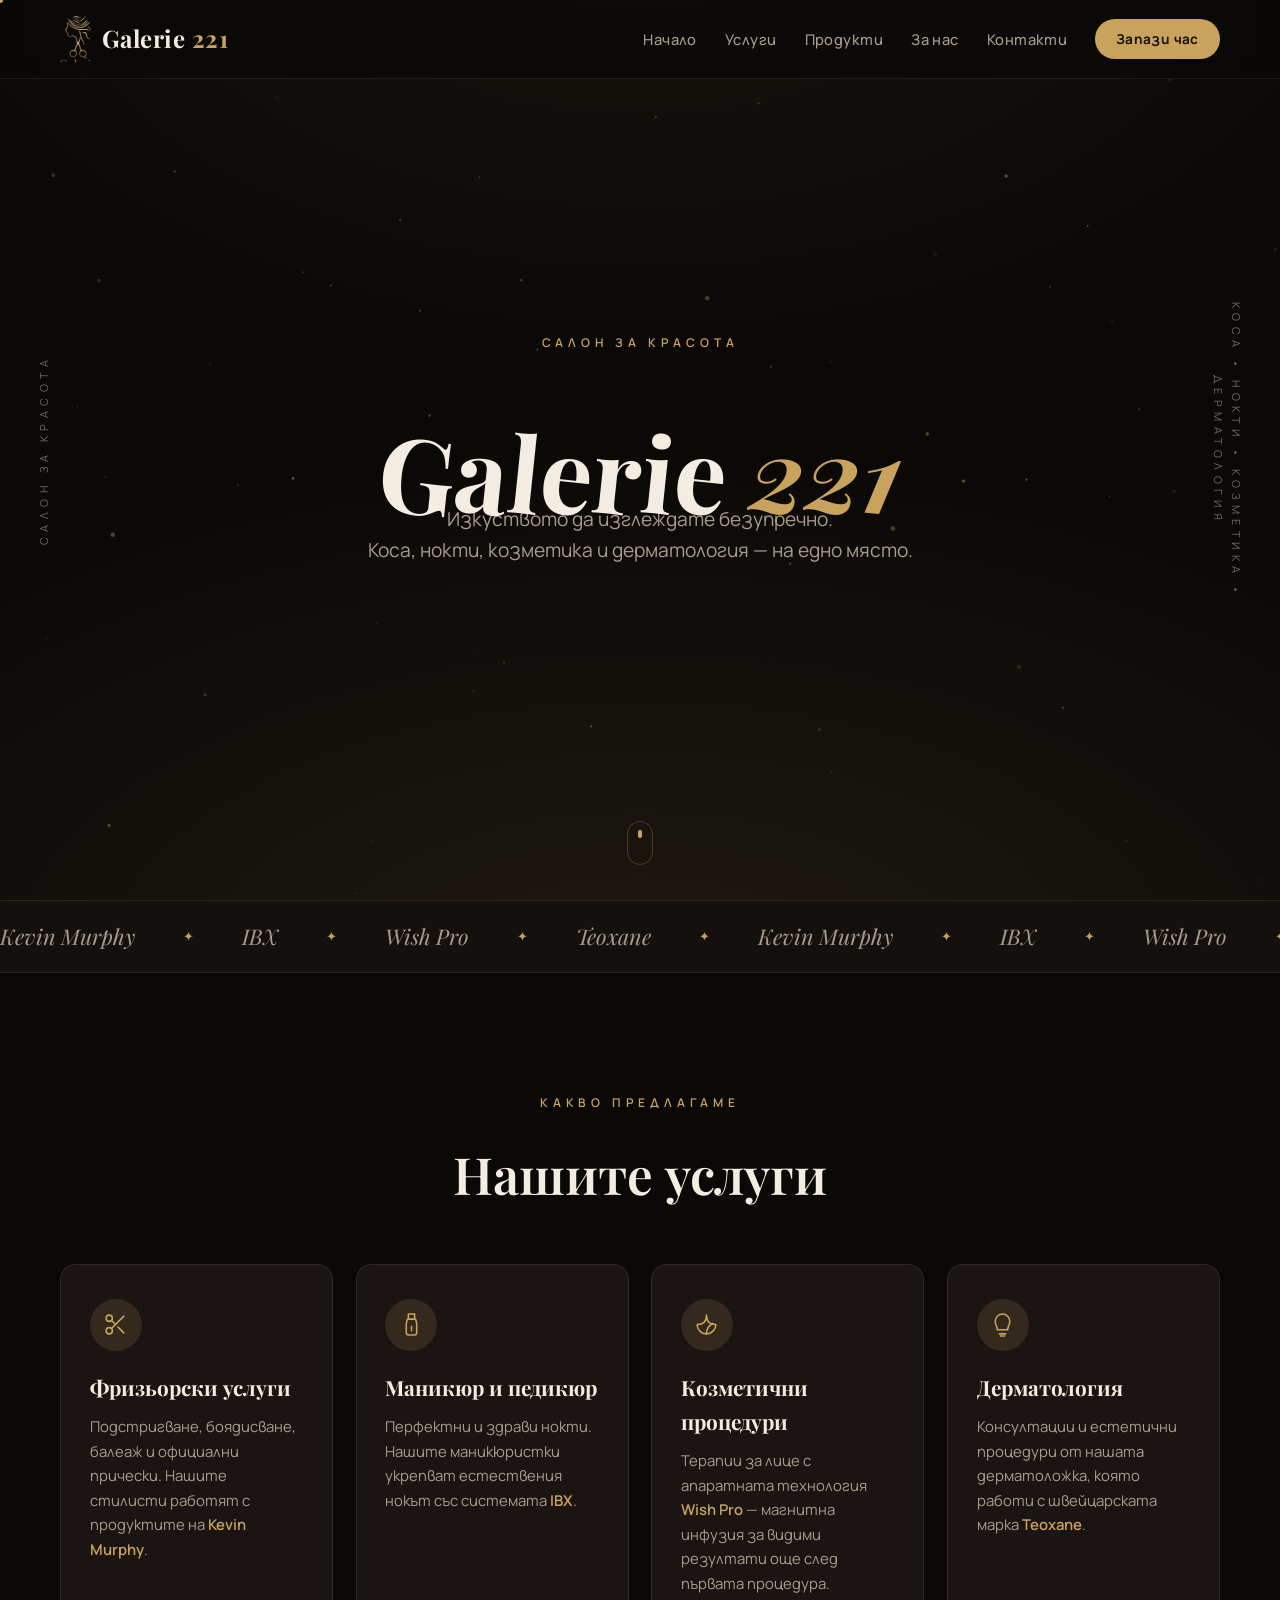
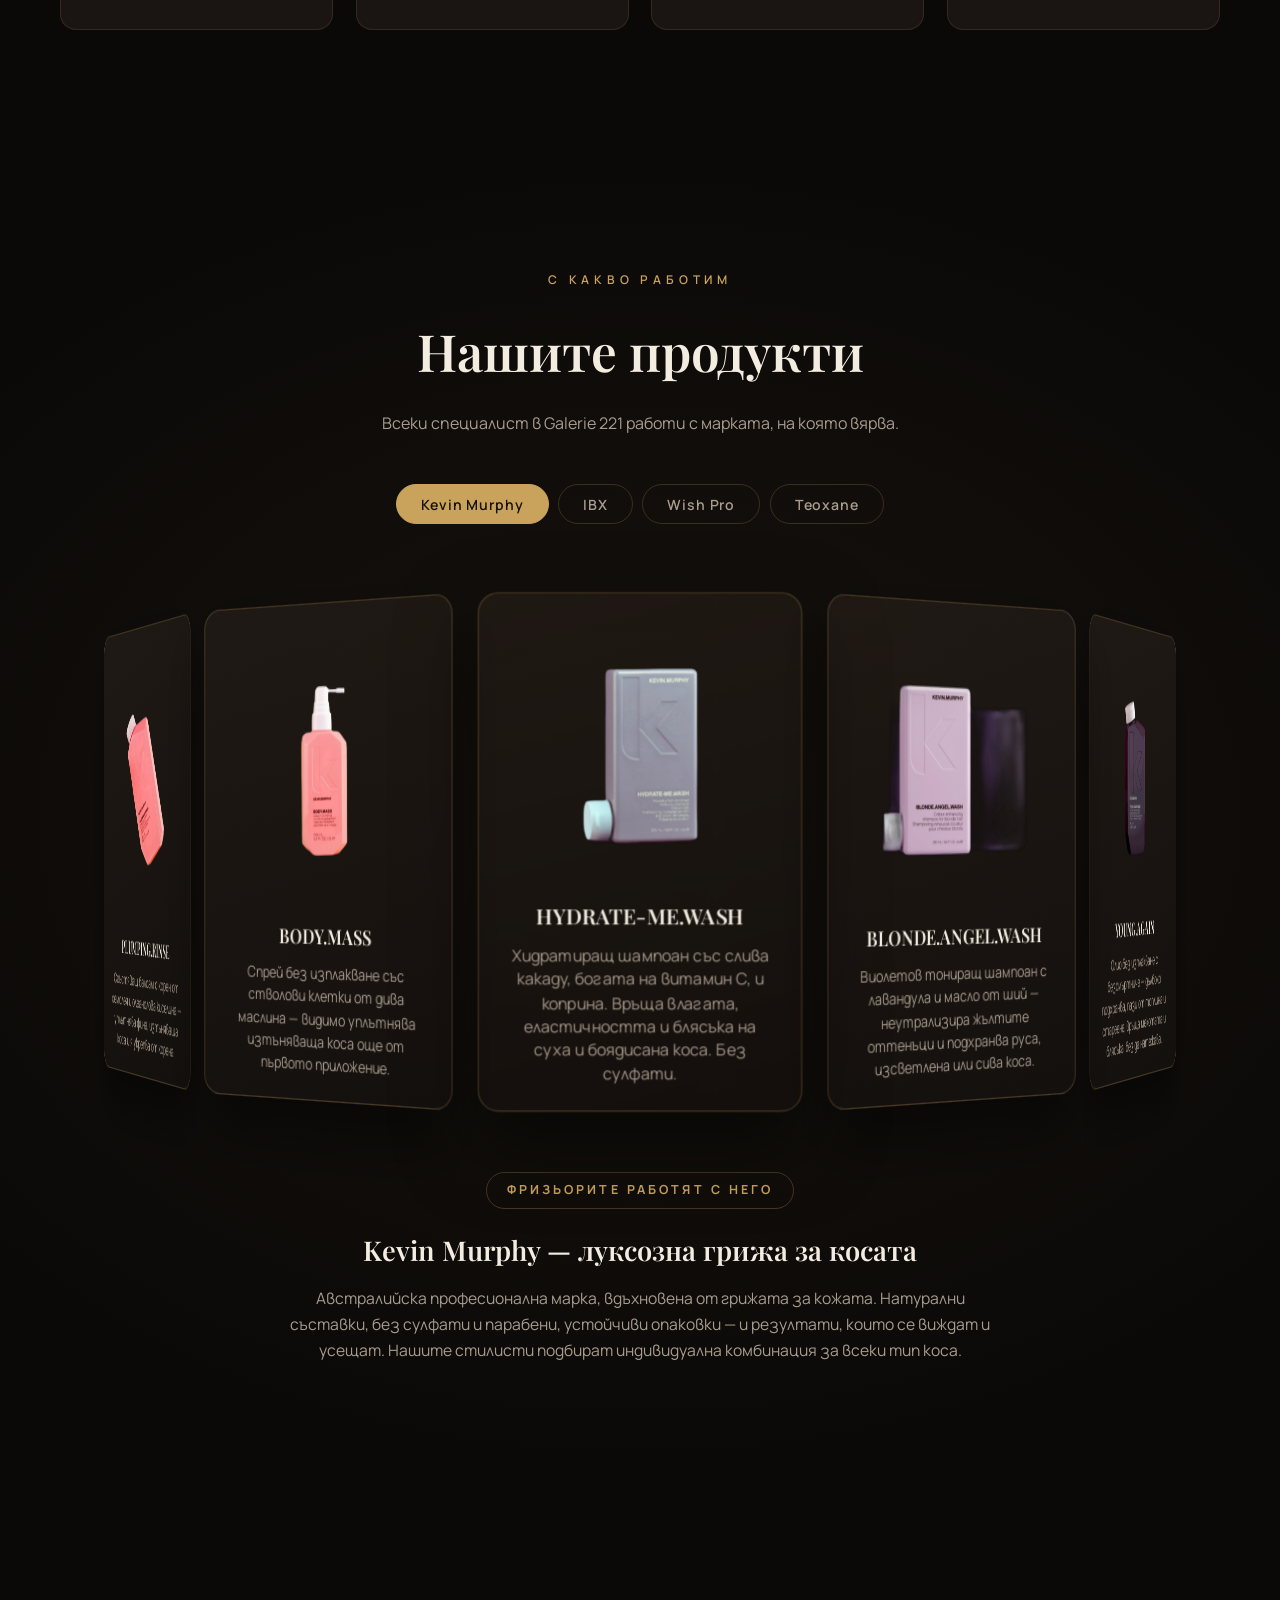
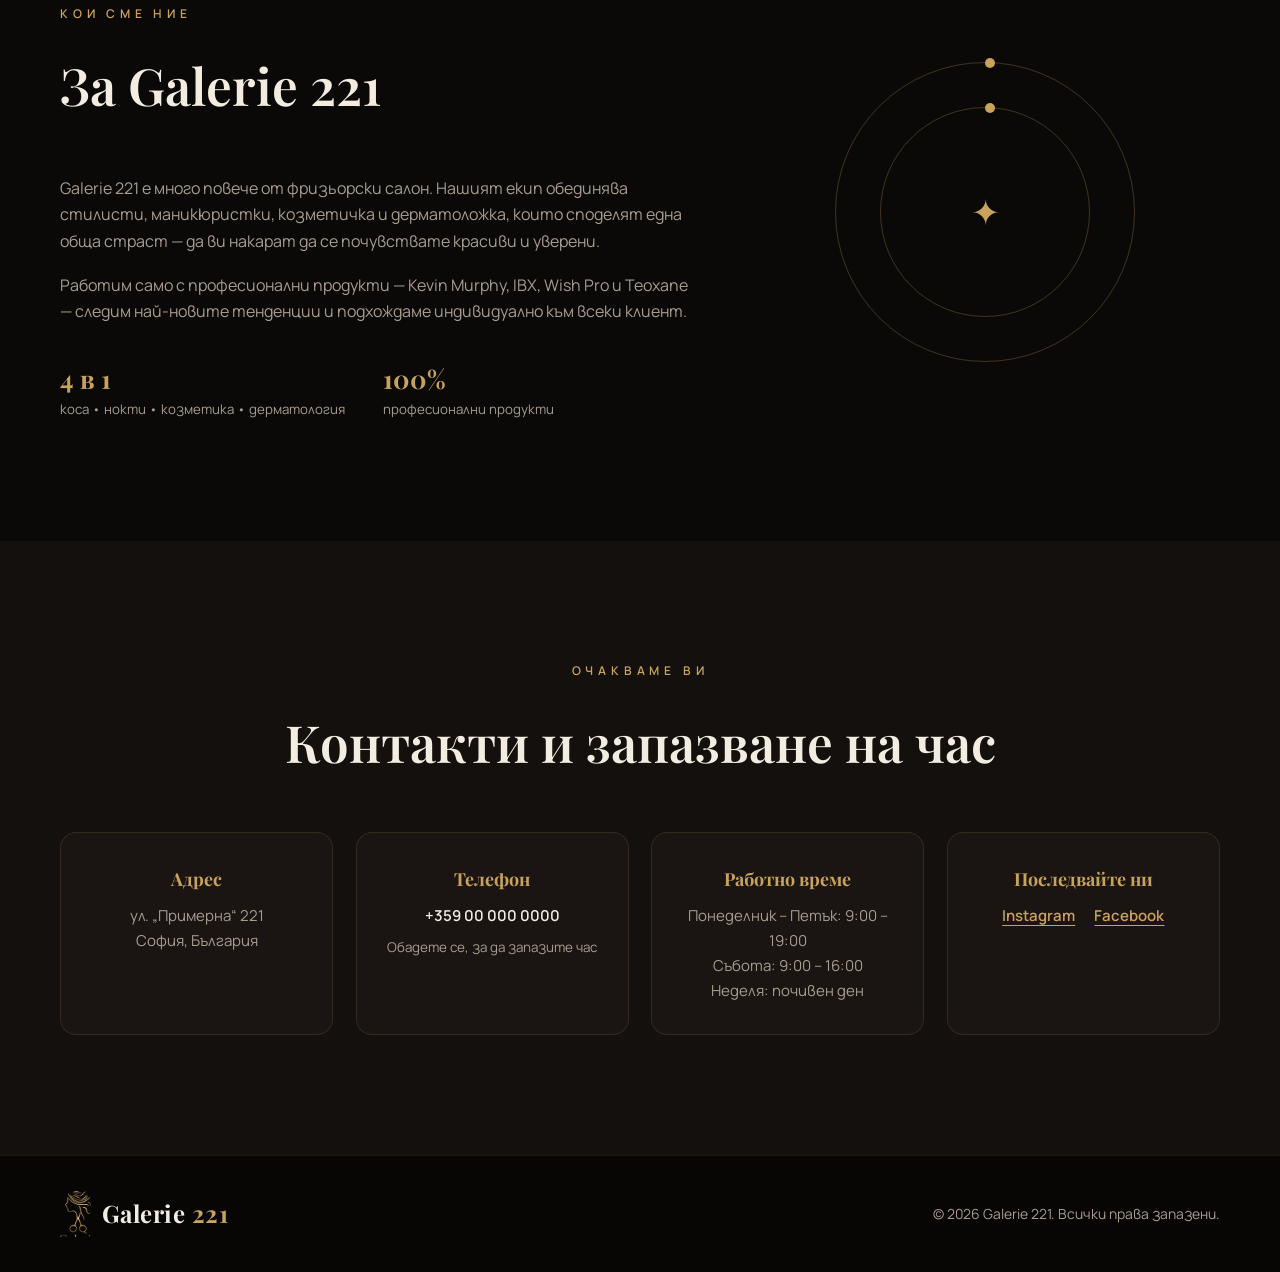
==== index.html @ 69ac1a4b "Replace emblem with the salon's real logo (woman + scissors artwork) Background removed from the pro" ====
<!DOCTYPE html>
<html lang="bg">
<head>
  <meta charset="UTF-8">
  <meta name="viewport" content="width=device-width, initial-scale=1.0">
  <title>Galerie 221 — Салон за красота</title>
  <meta name="description" content="Galerie 221 — салон за красота: фризьорски услуги, маникюр, козметика и дерматология. Работим с Kevin Murphy, IBX, Wish Pro и Teoxane.">
  <link rel="preconnect" href="https://fonts.googleapis.com">
  <link rel="preconnect" href="https://fonts.gstatic.com" crossorigin>
  <link href="https://fonts.googleapis.com/css2?family=Playfair+Display:ital,wght@0,400;0,600;0,700;1,400;1,600&family=Manrope:wght@300;400;500;600;700&display=swap&subset=cyrillic" rel="stylesheet">
  <link rel="stylesheet" href="styles.css">
  <link rel="icon" type="image/png" href="images/favicon.png">
</head>
<body>

  <!-- Custom cursor (само за десктоп) -->
  <div class="cursor-dot" aria-hidden="true"></div>
  <div class="cursor-ring" aria-hidden="true"></div>

  <!-- Лента за прогрес при скрол -->
  <div class="scroll-progress" aria-hidden="true"></div>

  <!-- ======= НАВИГАЦИЯ ======= -->
  <header class="site-header" id="top">
    <nav class="nav container">
      <a href="#top" class="logo">
        <img class="logo-mark" src="images/logo-mark.png" alt="">
        <span class="logo-text">Galerie <span>221</span></span>
      </a>
      <button class="nav-toggle" aria-label="Меню" aria-expanded="false">
        <span></span><span></span><span></span>
      </button>
      <ul class="nav-links">
        <li><a href="#nachalo">Начало</a></li>
        <li><a href="#uslugi">Услуги</a></li>
        <li><a href="#produkti">Продукти</a></li>
        <li><a href="#za-nas">За нас</a></li>
        <li><a href="#kontakti">Контакти</a></li>
        <li><a href="#kontakti" class="btn btn-small">Запази час</a></li>
      </ul>
    </nav>
  </header>

  <!-- ======= НАЧАЛО / HERO ======= -->
  <section class="hero" id="nachalo">
    <canvas id="particles" aria-hidden="true"></canvas>
    <div class="hero-side hero-side-left" aria-hidden="true">салон за красота</div>
    <div class="hero-side hero-side-right" aria-hidden="true">коса • нокти • козметика • дерматология</div>
    <div class="hero-inner container">
      <p class="hero-eyebrow reveal">Салон за красота</p>
      <h1 class="split-letters" data-text="Galerie 221">Galerie 221</h1>
      <p class="hero-sub reveal delay-1">Изкуството да изглеждате безупречно.<br>
      Коса, нокти, козметика и дерматология — на едно място.</p>
    </div>
    <a href="#uslugi" class="scroll-hint" aria-label="Надолу">
      <span></span>
    </a>
  </section>

  <!-- ======= МАРКИ — ДВИЖЕЩА СЕ ЛЕНТА ======= -->
  <div class="marquee" aria-hidden="true">
    <div class="marquee-track">
      <span>Kevin Murphy</span><i>✦</i><span>IBX</span><i>✦</i><span>Wish Pro</span><i>✦</i><span>Teoxane</span><i>✦</i>
      <span>Kevin Murphy</span><i>✦</i><span>IBX</span><i>✦</i><span>Wish Pro</span><i>✦</i><span>Teoxane</span><i>✦</i>
    </div>
  </div>

  <!-- ======= УСЛУГИ ======= -->
  <section class="section" id="uslugi">
    <div class="container">
      <p class="section-eyebrow reveal">Какво предлагаме</p>
      <h2 class="section-title title-mask">Нашите услуги</h2>
      <div class="services-grid">

        <article class="service-card reveal">
          <div class="service-icon" aria-hidden="true">
            <svg viewBox="0 0 24 24" fill="none" stroke="currentColor" stroke-width="1.5" stroke-linecap="round" stroke-linejoin="round"><circle cx="6" cy="6" r="3"/><circle cx="6" cy="18" r="3"/><line x1="20" y1="4" x2="8.12" y2="15.88"/><line x1="14.47" y1="14.48" x2="20" y2="20"/><line x1="8.12" y1="8.12" x2="12" y2="12"/></svg>
          </div>
          <h3>Фризьорски услуги</h3>
          <p>Подстригване, боядисване, балеаж и официални прически. Нашите стилисти работят с продуктите на <strong>Kevin Murphy</strong>.</p>
        </article>

        <article class="service-card reveal delay-1">
          <div class="service-icon" aria-hidden="true">
            <svg viewBox="0 0 24 24" fill="none" stroke="currentColor" stroke-width="1.5" stroke-linecap="round" stroke-linejoin="round"><path d="M9 2h6v5H9z"/><path d="M8 7h8l1 4v9a2 2 0 0 1-2 2H9a2 2 0 0 1-2-2v-9l1-4z"/><line x1="12" y1="14" x2="12" y2="18"/></svg>
          </div>
          <h3>Маникюр и педикюр</h3>
          <p>Перфектни и здрави нокти. Нашите маникюристки укрепват естествения нокът със системата <strong>IBX</strong>.</p>
        </article>

        <article class="service-card reveal delay-2">
          <div class="service-icon" aria-hidden="true">
            <svg viewBox="0 0 24 24" fill="none" stroke="currentColor" stroke-width="1.5" stroke-linecap="round" stroke-linejoin="round"><path d="M12 21C7 21 3 17 3 12c6 0 9-3 9-9 0 6 3 9 9 9 0 5-4 9-9 9z"/><path d="M12 21c0-5 2-8 6-10"/></svg>
          </div>
          <h3>Козметични процедури</h3>
          <p>Терапии за лице с апаратната технология <strong>Wish Pro</strong> — магнитна инфузия за видими резултати още след първата процедура.</p>
        </article>

        <article class="service-card reveal delay-3">
          <div class="service-icon" aria-hidden="true">
            <svg viewBox="0 0 24 24" fill="none" stroke="currentColor" stroke-width="1.5" stroke-linecap="round" stroke-linejoin="round"><path d="M12 2a7 7 0 0 1 7 7c0 3-2 5-2 8H7c0-3-2-5-2-8a7 7 0 0 1 7-7z"/><line x1="9" y1="21" x2="15" y2="21"/><line x1="10" y1="23" x2="14" y2="23"/></svg>
          </div>
          <h3>Дерматология</h3>
          <p>Консултации и естетични процедури от нашата дерматоложка, която работи с швейцарската марка <strong>Teoxane</strong>.</p>
        </article>

      </div>
    </div>
  </section>

  <!-- ======= ПРОДУКТИ ======= -->
  <section class="section section-products" id="produkti">
    <div class="container">
      <p class="section-eyebrow reveal">С какво работим</p>
      <h2 class="section-title title-mask">Нашите продукти</h2>
      <p class="section-note reveal">Всеки специалист в Galerie 221 работи с марката, на която вярва.</p>

      <!-- Превключвател на марки -->
      <div class="brand-tabs reveal" role="tablist" aria-label="Марки">
        <button class="brand-tab active" data-brand="km" role="tab" aria-selected="true">Kevin Murphy</button>
        <button class="brand-tab" data-brand="ibx" role="tab" aria-selected="false">IBX</button>
        <button class="brand-tab" data-brand="wishpro" role="tab" aria-selected="false">Wish Pro</button>
        <button class="brand-tab" data-brand="teoxane" role="tab" aria-selected="false">Teoxane</button>
      </div>

      <!-- 3D орбита: продуктите се въртят около вертикалното име на марката -->
      <div class="orbit-stage reveal">
        <div class="orbit-name" id="orbitName" aria-hidden="true">KEVIN MURPHY</div>
        <div class="orbit" id="orbit"></div>
      </div>

      <!-- Описание на марката -->
      <div class="brand-info reveal" id="brandInfo">
        <!-- попълва се от script.js -->
      </div>
      <!-- TODO: заменете SVG плейсхолдърите с реални снимки на продуктите,
           като добавите изображения в script.js (поле image на всеки продукт) -->
    </div>
  </section>

  <!-- ======= ЗА НАС ======= -->
  <section class="section" id="za-nas">
    <div class="container about">
      <div class="about-text">
        <p class="section-eyebrow reveal">Кои сме ние</p>
        <h2 class="section-title left title-mask">За Galerie 221</h2>
        <p class="reveal">Galerie 221 е много повече от фризьорски салон. Нашият екип обединява стилисти, маникюристки, козметичка и дерматоложка, които споделят една обща страст — да ви накарат да се почувствате красиви и уверени.</p>
        <p class="reveal delay-1">Работим само с професионални продукти — Kevin Murphy, IBX, Wish Pro и Teoxane — следим най-новите тенденции и подхождаме индивидуално към всеки клиент.</p>
        <div class="about-stats reveal delay-2">
          <div><strong>4&nbsp;в&nbsp;1</strong><span>коса • нокти • козметика • дерматология</span></div>
          <div><strong>100%</strong><span>професионални продукти</span></div>
        </div>
      </div>
      <div class="about-visual reveal" aria-hidden="true">
        <div class="about-ring"></div>
        <div class="about-ring r2"></div>
        <span class="about-mark">✦</span>
      </div>
    </div>
  </section>

  <!-- ======= КОНТАКТИ ======= -->
  <section class="section section-alt" id="kontakti">
    <div class="container">
      <p class="section-eyebrow reveal">Очакваме ви</p>
      <h2 class="section-title title-mask">Контакти и запазване на час</h2>
      <div class="contact-grid">
        <div class="contact-card reveal">
          <h3>Адрес</h3>
          <!-- TODO: заменете с реалния адрес -->
          <p>ул. „Примерна“ 221<br>София, България</p>
        </div>
        <div class="contact-card reveal delay-1">
          <h3>Телефон</h3>
          <!-- TODO: заменете с реалния телефон -->
          <p><a href="tel:+359000000000">+359 00 000 0000</a></p>
          <p class="muted">Обадете се, за да запазите час</p>
        </div>
        <div class="contact-card reveal delay-2">
          <h3>Работно време</h3>
          <p>Понеделник – Петък: 9:00 – 19:00<br>
          Събота: 9:00 – 16:00<br>
          Неделя: почивен ден</p>
        </div>
        <div class="contact-card reveal delay-3">
          <h3>Последвайте ни</h3>
          <!-- TODO: заменете # с реалните линкове -->
          <p class="socials">
            <a href="#" aria-label="Instagram">Instagram</a>
            <a href="#" aria-label="Facebook">Facebook</a>
          </p>
        </div>
      </div>
    </div>
  </section>

  <!-- ======= ФУТЪР ======= -->
  <footer class="site-footer">
    <div class="container footer-inner">
      <a href="#top" class="logo">
        <img class="logo-mark" src="images/logo-mark.png" alt="">
        <span class="logo-text">Galerie <span>221</span></span>
      </a>
      <p>© <span id="year"></span> Galerie 221. Всички права запазени.</p>
    </div>
  </footer>

  <script src="script.js"></script>
</body>
</html>
---- styles.css ----
/* ============ Galerie 221 — тъмен синематичен дизайн ============ */

:root {
  --bg: #0b0908;
  --bg-soft: #14100d;
  --bg-card: #1a1512;
  --ink: #f3ece1;
  --ink-soft: #a89c8e;
  --gold: #c9a35c;
  --gold-soft: rgba(201, 163, 92, 0.14);
  --gold-line: rgba(201, 163, 92, 0.28);
  --radius: 16px;
  --font-display: "Playfair Display", Georgia, serif;
  --font-body: "Manrope", "Segoe UI", sans-serif;
}

* { margin: 0; padding: 0; box-sizing: border-box; }

html { scroll-behavior: smooth; }

body {
  font-family: var(--font-body);
  color: var(--ink);
  background: var(--bg);
  line-height: 1.65;
  -webkit-font-smoothing: antialiased;
  overflow-x: hidden;
}

img { max-width: 100%; display: block; }

.container { width: min(1160px, 92%); margin-inline: auto; }

/* ============ Custom cursor ============ */

.cursor-dot, .cursor-ring {
  position: fixed;
  top: 0; left: 0;
  pointer-events: none;
  border-radius: 50%;
  z-index: 200;
  transform: translate(-50%, -50%);
}

.cursor-dot { width: 6px; height: 6px; background: var(--gold); }

.cursor-ring {
  width: 34px; height: 34px;
  border: 1px solid var(--gold-line);
  transition: transform 0.12s ease-out, width 0.25s, height 0.25s, border-color 0.25s;
}

body.cursor-hover .cursor-ring {
  width: 56px; height: 56px;
  border-color: var(--gold);
}

@media (hover: none), (max-width: 820px) {
  .cursor-dot, .cursor-ring { display: none; }
}

/* ============ Scroll progress ============ */

.scroll-progress {
  position: fixed;
  top: 0; left: 0;
  height: 2px;
  width: 0;
  background: linear-gradient(90deg, var(--gold), #e8cf9a);
  z-index: 120;
}

/* ============ Навигация ============ */

.site-header {
  position: fixed;
  top: 0; left: 0; right: 0;
  z-index: 100;
  background: rgba(11, 9, 8, 0.72);
  backdrop-filter: blur(12px);
  border-bottom: 1px solid rgba(201, 163, 92, 0.12);
}

.nav { display: flex; align-items: center; justify-content: space-between; padding-block: 1rem; }

.logo {
  display: inline-flex;
  align-items: center;
  gap: 0.65rem;
  font-family: var(--font-display);
  font-size: 1.5rem;
  font-weight: 700;
  color: var(--ink);
  text-decoration: none;
  letter-spacing: 0.02em;
}

.logo-mark {
  height: 46px;
  width: auto;
  flex-shrink: 0;
  /* постоянно "дишащо" златно сияние — работи и на телефон */
  animation: markGlow 3.4s ease-in-out infinite;
}

@keyframes markGlow {
  0%, 100% { filter: drop-shadow(0 0 2px rgba(201, 163, 92, 0.15)); }
  50% { filter: drop-shadow(0 0 9px rgba(201, 163, 92, 0.65)); }
}

.logo .logo-text span { color: var(--gold); }

.nav-links { display: flex; align-items: center; gap: 1.75rem; list-style: none; }

.nav-links a:not(.btn) {
  position: relative;
  color: var(--ink-soft);
  text-decoration: none;
  font-size: 0.92rem;
  font-weight: 500;
  letter-spacing: 0.03em;
  transition: color 0.2s;
}

.nav-links a:not(.btn):hover { color: var(--gold); }

/* Златна линия, която се изрисува под линка */
.nav-links a:not(.btn)::after {
  content: "";
  position: absolute;
  left: 0;
  bottom: -6px;
  width: 100%;
  height: 1px;
  background: var(--gold);
  transform: scaleX(0);
  transform-origin: left;
  transition: transform 0.35s cubic-bezier(0.22, 1, 0.36, 1);
}

.nav-links a:not(.btn):hover::after { transform: scaleX(1); }

.nav-toggle {
  display: none;
  flex-direction: column;
  gap: 5px;
  background: none;
  border: 0;
  cursor: pointer;
  padding: 6px;
}

.nav-toggle span { width: 24px; height: 2px; background: var(--ink); transition: 0.25s; }

/* ============ Бутони ============ */

.btn {
  display: inline-block;
  background: var(--gold);
  color: #171106;
  padding: 0.9rem 2rem;
  border-radius: 999px;
  text-decoration: none;
  font-weight: 700;
  font-size: 0.95rem;
  letter-spacing: 0.03em;
  transition: background 0.25s, transform 0.25s, box-shadow 0.25s;
  will-change: transform;
}

.btn:hover {
  background: #e0be79;
  transform: translateY(-2px);
  box-shadow: 0 12px 34px rgba(201, 163, 92, 0.25);
}

.btn-outline {
  background: transparent;
  color: var(--ink);
  border: 1px solid var(--gold-line);
}

.btn-outline:hover { background: var(--gold-soft); box-shadow: none; }

.btn-small { padding: 0.55rem 1.3rem; font-size: 0.85rem; }

/* ============ Hero ============ */

.hero {
  position: relative;
  min-height: 100vh;
  display: flex;
  align-items: center;
  justify-content: center;
  text-align: center;
  overflow: hidden;
  background:
    radial-gradient(ellipse 80% 60% at 50% 110%, rgba(201, 163, 92, 0.10), transparent),
    radial-gradient(ellipse 60% 50% at 50% -10%, rgba(201, 163, 92, 0.07), transparent),
    var(--bg);
}

#particles { position: absolute; inset: 0; width: 100%; height: 100%; }

.hero-inner { position: relative; z-index: 2; }

.hero-side {
  position: absolute;
  top: 50%;
  z-index: 2;
  writing-mode: vertical-rl;
  text-transform: uppercase;
  letter-spacing: 0.5em;
  font-size: 0.68rem;
  color: var(--ink-soft);
  opacity: 0.65;
}

.hero-side-left { left: 2.2rem; transform: translateY(-50%) rotate(180deg); }
.hero-side-right { right: 2.2rem; transform: translateY(-50%); }

.hero-eyebrow, .section-eyebrow {
  text-transform: uppercase;
  letter-spacing: 0.4em;
  font-size: 0.75rem;
  font-weight: 600;
  color: var(--gold);
  margin-bottom: 1.2rem;
}

.hero h1 {
  font-family: var(--font-display);
  font-size: clamp(3.2rem, 10vw, 6.5rem);
  font-weight: 700;
  line-height: 1.08;
  margin-top: -1.2rem;
  margin-bottom: 2.4rem;
}

/* Анимация буква по буква */
.split-letters .ch {
  display: inline-block;
  opacity: 0;
  transform: translateY(0.6em) rotate(6deg);
  animation: chIn 0.9s cubic-bezier(0.22, 1, 0.36, 1) forwards;
  animation-delay: calc(var(--i) * 55ms + 200ms);
}

.split-letters .ch.gold { color: var(--gold); font-style: italic; }

@keyframes chIn {
  to { opacity: 1; transform: translateY(0) rotate(0); }
}

/* Постоянна анимация на заглавието: течен златен блясък, който минава
   през буквите, а самите букви леко "плуват" с разместени фази */
.split-letters { cursor: default; }

.split-letters .ch { --base: var(--ink); }
.split-letters .ch.gold { --base: var(--gold); }

.split-letters .ch.ready {
  opacity: 1;
  background-image: linear-gradient(
    115deg,
    var(--base) 38%,
    #ffe9bd 48%,
    #fff7e6 50%,
    #ffe9bd 52%,
    var(--base) 62%
  );
  background-size: 300% 100%;
  background-position: 130% 0;
  -webkit-background-clip: text;
  background-clip: text;
  color: transparent;
  -webkit-text-fill-color: transparent;
  animation:
    chSheen 5.2s linear infinite calc(var(--i) * 90ms),
    chFloat 3.8s ease-in-out infinite calc(var(--i) * -320ms);
}

/* блясъкът минава бързо, после кратка пауза до следващото преминаване */
@keyframes chSheen {
  0% { background-position: 130% 0; }
  32% { background-position: -40% 0; }
  100% { background-position: -40% 0; }
}

@keyframes chFloat {
  0%, 100% { transform: translateY(0.045em); }
  50% { transform: translateY(-0.075em); }
}

.hero-sub {
  font-size: clamp(1.02rem, 2.2vw, 1.2rem);
  color: var(--ink-soft);
}

.scroll-hint {
  position: absolute;
  bottom: 2.2rem;
  left: 50%;
  transform: translateX(-50%);
  width: 26px; height: 44px;
  border: 1px solid var(--gold-line);
  border-radius: 999px;
  z-index: 2;
}

.scroll-hint span {
  position: absolute;
  top: 8px; left: 50%;
  width: 4px; height: 8px;
  margin-left: -2px;
  border-radius: 4px;
  background: var(--gold);
  animation: hint 1.8s ease-in-out infinite;
}

@keyframes hint {
  0% { transform: translateY(0); opacity: 1; }
  70% { transform: translateY(16px); opacity: 0; }
  100% { transform: translateY(0); opacity: 0; }
}

/* ============ Marquee ============ */

.marquee {
  overflow: hidden;
  border-block: 1px solid rgba(201, 163, 92, 0.15);
  background: var(--bg-soft);
  padding-block: 1.1rem;
}

.marquee-track {
  display: flex;
  align-items: center;
  gap: 3rem;
  width: max-content;
  animation: marquee 26s linear infinite;
}

.marquee-track span {
  font-family: var(--font-display);
  font-size: 1.35rem;
  font-style: italic;
  color: var(--ink-soft);
  white-space: nowrap;
}

.marquee-track i { color: var(--gold); font-style: normal; font-size: 0.8rem; }

@keyframes marquee {
  to { transform: translateX(-50%); }
}

/* ============ Секции ============ */

.section { padding: clamp(4.5rem, 10vw, 7.5rem) 0; position: relative; }

/* Фиксираната навигация да не закрива секциите при котва */
[id] { scroll-margin-top: 76px; }

.section-alt { background: var(--bg-soft); }

.section-title {
  font-family: var(--font-display);
  font-size: clamp(2rem, 5vw, 3.2rem);
  font-weight: 600;
  text-align: center;
  margin-bottom: 3rem;
}

.section-title.left { text-align: left; }

.section-eyebrow { text-align: center; }

#za-nas .section-eyebrow { text-align: left; }

.section-note {
  text-align: center;
  color: var(--ink-soft);
  margin: -2rem auto 3rem;
  max-width: 52ch;
}

/* Mask reveal на заглавията — текстът се "изрязва" отдолу нагоре */
.title-mask { overflow: hidden; }

.title-mask .mask-inner {
  display: block;
  transform: translateY(112%);
  transition: transform 0.95s cubic-bezier(0.22, 1, 0.36, 1);
}

.title-mask.visible .mask-inner { transform: none; }

/* Scroll reveal */
.reveal {
  opacity: 0;
  transform: translateY(34px);
  transition: opacity 0.9s cubic-bezier(0.22, 1, 0.36, 1), transform 0.9s cubic-bezier(0.22, 1, 0.36, 1);
}

.reveal.visible { opacity: 1; transform: none; }

.delay-1 { transition-delay: 0.12s; }
.delay-2 { transition-delay: 0.24s; }
.delay-3 { transition-delay: 0.36s; }

/* ============ Услуги ============ */

.services-grid {
  display: grid;
  grid-template-columns: repeat(auto-fit, minmax(250px, 1fr));
  gap: 1.4rem;
}

.service-card {
  position: relative;
  overflow: hidden;
  --mx: 50%;
  --my: 50%;
  background: var(--bg-card);
  border: 1px solid rgba(201, 163, 92, 0.14);
  border-radius: var(--radius);
  padding: 2.1rem 1.8rem;
  transition: transform 0.35s cubic-bezier(0.22, 1, 0.36, 1), border-color 0.35s, opacity 0.9s cubic-bezier(0.22, 1, 0.36, 1);
}

.service-card:hover { transform: translateY(-8px); border-color: var(--gold); }

/* Златен отблясък, следващ мишката (3D tilt) */
.service-card::after,
.contact-card::after {
  content: "";
  position: absolute;
  inset: 0;
  background: radial-gradient(circle at var(--mx) var(--my), rgba(201, 163, 92, 0.16), transparent 60%);
  opacity: 0;
  transition: opacity 0.35s;
  pointer-events: none;
}

.service-card:hover::after,
.contact-card:hover::after { opacity: 1; }

.service-icon {
  width: 52px; height: 52px;
  display: grid;
  place-items: center;
  border-radius: 50%;
  background: var(--gold-soft);
  color: var(--gold);
  margin-bottom: 1.2rem;
}

.service-icon svg { width: 25px; height: 25px; }

.service-card h3 { font-family: var(--font-display); font-size: 1.3rem; margin-bottom: 0.6rem; }

.service-card p { color: var(--ink-soft); font-size: 0.93rem; }

.service-card strong { color: var(--gold); font-weight: 600; }

/* ============ Продукти — 3D орбита ============ */

.section-products {
  background:
    radial-gradient(ellipse 70% 50% at 50% 50%, rgba(201, 163, 92, 0.06), transparent),
    var(--bg);
}

.brand-tabs {
  display: flex;
  justify-content: center;
  gap: 0.6rem;
  flex-wrap: wrap;
  margin-bottom: 3rem;
}

.brand-tab {
  font-family: var(--font-body);
  font-size: 0.88rem;
  font-weight: 600;
  letter-spacing: 0.06em;
  color: var(--ink-soft);
  background: transparent;
  border: 1px solid rgba(201, 163, 92, 0.22);
  border-radius: 999px;
  padding: 0.6rem 1.5rem;
  cursor: pointer;
  transition: color 0.25s, border-color 0.25s, background 0.25s;
}

.brand-tab:hover { color: var(--ink); border-color: var(--gold); }

.brand-tab.active {
  color: #171106;
  background: var(--gold);
  border-color: var(--gold);
}

/* Сцена */
.orbit-stage {
  position: relative;
  height: 560px;
  perspective: 2200px;
  transform-style: preserve-3d;
  display: flex;
  align-items: center;
  justify-content: center;
  margin-bottom: 2.5rem;
}

/* Вертикалното име на марката — "гръбначният стълб" */
.orbit-name {
  position: absolute;
  writing-mode: vertical-rl;
  font-family: var(--font-display);
  font-size: clamp(1.8rem, 3.2vw, 2.6rem);
  font-weight: 700;
  font-style: italic;
  letter-spacing: 0.22em;
  white-space: nowrap;
  max-height: 100%;
  color: transparent;
  -webkit-text-stroke: 1px var(--gold);
  opacity: 0.85;
  transform: translateZ(0);
  transition: opacity 0.4s;
  user-select: none;
}

.orbit-name.switching { opacity: 0; }

/* Орбитата */
.orbit {
  position: relative;
  width: 250px;
  height: 400px;
  transform-style: preserve-3d;
  animation: orbitSpin 36s linear infinite;
}

.orbit.paused { animation-play-state: paused; }

@keyframes orbitSpin {
  from { transform: rotateY(0deg); }
  to { transform: rotateY(360deg); }
}

.orbit-card {
  position: absolute;
  inset: 0;
  background: linear-gradient(165deg, rgba(32, 26, 21, 0.94), rgba(20, 16, 13, 0.94));
  border: 1px solid rgba(201, 163, 92, 0.25);
  border-radius: var(--radius);
  padding: 1.4rem 1.2rem 1.2rem;
  display: flex;
  flex-direction: column;
  align-items: center;
  text-align: center;
  gap: 0.7rem;
  backface-visibility: hidden;
  box-shadow: 0 24px 60px rgba(0, 0, 0, 0.5);
}

.orbit-card .product-visual {
  flex: 1;
  min-height: 0;
  display: grid;
  place-items: center;
  width: 100%;
}

.orbit-card .product-visual svg { height: 140px; max-height: 100%; }

.orbit-card .product-visual img {
  max-height: 150px;
  max-width: 82%;
  object-fit: contain;
}

.orbit-card h4 {
  font-family: var(--font-display);
  font-size: 1.02rem;
  font-weight: 600;
  color: var(--ink);
  line-height: 1.3;
}

.orbit-card p { font-size: 0.78rem; color: var(--ink-soft); line-height: 1.45; }

/* Описание на марката */
.brand-info {
  max-width: 720px;
  margin-inline: auto;
  text-align: center;
  transition: opacity 0.4s;
}

.brand-info.switching { opacity: 0; }

.brand-info .brand-who {
  display: inline-block;
  font-size: 0.78rem;
  font-weight: 700;
  text-transform: uppercase;
  letter-spacing: 0.25em;
  color: var(--gold);
  border: 1px solid var(--gold-line);
  border-radius: 999px;
  padding: 0.45rem 1.2rem;
  margin-bottom: 1.2rem;
}

.brand-info h3 {
  font-family: var(--font-display);
  font-size: 1.7rem;
  font-weight: 600;
  margin-bottom: 0.8rem;
}

.brand-info p { color: var(--ink-soft); font-size: 0.98rem; }

/* ============ За нас ============ */

.about {
  display: grid;
  grid-template-columns: 1.15fr 0.85fr;
  gap: 3.5rem;
  align-items: center;
}

.about-text p:not(.section-eyebrow) { color: var(--ink-soft); margin-bottom: 1.1rem; }

.about-stats { display: flex; gap: 2.4rem; margin-top: 2rem; flex-wrap: wrap; }

.about-stats div { display: flex; flex-direction: column; }

.about-stats strong { font-family: var(--font-display); font-size: 1.6rem; color: var(--gold); }

.about-stats span { font-size: 0.83rem; color: var(--ink-soft); }

/* Декоративен визуален елемент с въртящи се кръгове */
.about-visual {
  position: relative;
  min-height: 380px;
  display: grid;
  place-items: center;
}

.about-ring {
  position: absolute;
  width: 300px; height: 300px;
  border: 1px solid var(--gold-line);
  border-radius: 50%;
  animation: ringSpin 22s linear infinite;
}

.about-ring::before {
  content: "";
  position: absolute;
  top: -5px; left: 50%;
  width: 10px; height: 10px;
  border-radius: 50%;
  background: var(--gold);
}

.about-ring.r2 {
  width: 210px; height: 210px;
  animation-direction: reverse;
  animation-duration: 15s;
}

@keyframes ringSpin { to { transform: rotate(360deg); } }

.about-mark { font-size: 2.2rem; color: var(--gold); }

/* ============ Контакти ============ */

.contact-grid {
  display: grid;
  grid-template-columns: repeat(auto-fit, minmax(230px, 1fr));
  gap: 1.4rem;
}

.contact-card {
  position: relative;
  overflow: hidden;
  --mx: 50%;
  --my: 50%;
  background: var(--bg-card);
  border: 1px solid rgba(201, 163, 92, 0.14);
  border-radius: var(--radius);
  padding: 1.9rem 1.6rem;
  text-align: center;
  transition: border-color 0.3s, transform 0.35s cubic-bezier(0.22, 1, 0.36, 1), opacity 0.9s cubic-bezier(0.22, 1, 0.36, 1);
}

.contact-card:hover { border-color: var(--gold); transform: translateY(-6px); }

.contact-card h3 {
  font-family: var(--font-display);
  font-size: 1.12rem;
  margin-bottom: 0.7rem;
  color: var(--gold);
}

.contact-card p { font-size: 0.94rem; color: var(--ink-soft); }

.contact-card a { color: var(--ink); font-weight: 600; text-decoration: none; }

.contact-card a:hover { color: var(--gold); }

.contact-card .muted { font-size: 0.84rem; margin-top: 0.4rem; }

.socials { display: flex; gap: 1.2rem; justify-content: center; }

.socials a { color: var(--gold); text-decoration: underline; text-underline-offset: 4px; }

/* ============ Футър ============ */

.site-footer {
  background: #080605;
  color: var(--ink-soft);
  padding: 2.2rem 0;
  border-top: 1px solid rgba(201, 163, 92, 0.1);
}

.footer-inner {
  display: flex;
  align-items: center;
  justify-content: space-between;
  gap: 1rem;
  flex-wrap: wrap;
}

.site-footer p { font-size: 0.87rem; }

/* ============ Синематичен intro ============ */

.intro {
  position: fixed;
  inset: 0;
  z-index: 300;
  background: #080605;
  display: grid;
  place-items: center;
  transition: transform 0.9s cubic-bezier(0.7, 0, 0.2, 1);
}

.intro::after {
  content: "";
  position: absolute;
  left: 0;
  right: 0;
  bottom: 0;
  height: 3px;
  background: linear-gradient(90deg, transparent, var(--gold), transparent);
  opacity: 0;
  transition: opacity 0.4s;
}

.intro.leave { transform: translateY(-100%); }

.intro.leave::after { opacity: 1; }

.intro-center { text-align: center; }

.intro-mark {
  margin: 0 auto 1.4rem;
  opacity: 0;
  transform: scale(0.82) translateY(20px);
  animation: markIn 1.1s cubic-bezier(0.22, 1, 0.36, 1) forwards 0.15s;
  transition: filter 0.6s;
}

.intro-mark img {
  height: min(46vh, 420px);
  width: auto;
  margin-inline: auto;
}

.intro-mark.lit { filter: drop-shadow(0 0 34px rgba(201, 163, 92, 0.55)); }

@keyframes markIn {
  to { opacity: 1; transform: none; }
}

.intro-name {
  font-family: var(--font-display);
  font-style: italic;
  font-weight: 700;
  font-size: clamp(3.4rem, 12vw, 7rem);
  letter-spacing: 0.06em;
  color: transparent;
  -webkit-text-stroke: 1.5px var(--gold);
}

.intro-name .in {
  display: inline-block;
  opacity: 0;
  transform: translateY(0.45em) scale(0.92);
  animation: introIn 0.75s cubic-bezier(0.22, 1, 0.36, 1) forwards;
  animation-delay: calc(var(--i) * 140ms + 200ms);
}

@keyframes introIn {
  to { opacity: 1; transform: none; }
}

.intro-name.lit .in {
  color: var(--gold);
  -webkit-text-stroke-color: transparent;
  text-shadow: 0 0 40px rgba(201, 163, 92, 0.6);
  transition: color 0.5s, text-shadow 0.5s, -webkit-text-stroke-color 0.5s;
}

.intro-line {
  width: 0;
  height: 1px;
  margin: 1.4rem auto 0;
  background: var(--gold);
  animation: introLine 0.8s cubic-bezier(0.22, 1, 0.36, 1) forwards;
  animation-delay: 0.9s;
}

@keyframes introLine {
  to { width: 150px; }
}

body.intro-lock { overflow: hidden; }

/* Hero анимацията изчаква завесата да се вдигне */
body:not(.loaded) .split-letters .ch { animation-play-state: paused; }

/* ============ Мобилни устройства ============ */

@media (max-width: 820px) {
  .nav-toggle { display: flex; }

  .nav-links {
    position: absolute;
    top: 100%;
    left: 0; right: 0;
    flex-direction: column;
    align-items: flex-start;
    gap: 0;
    background: var(--bg);
    border-bottom: 1px solid rgba(201, 163, 92, 0.2);
    max-height: 0;
    overflow: hidden;
    transition: max-height 0.3s ease;
  }

  .nav-links.open { max-height: 440px; }

  .nav-links li { width: 100%; }

  .nav-links a { display: block; padding: 0.95rem 4%; width: 100%; }

  .nav-links .btn { margin: 0.6rem 4% 1rem; width: auto; }

  .hero-side { display: none; }

  /* На мобилно орбитата става хоризонтален скрол */
  .orbit-stage { height: auto; perspective: none; flex-direction: column; gap: 1.6rem; }

  .orbit-name {
    position: static;
    writing-mode: horizontal-tb;
    font-size: 2rem;
    text-align: center;
  }

  .orbit {
    width: 100%;
    height: auto;
    animation: none;
    transform-style: flat;
    display: flex;
    gap: 1rem;
    overflow-x: auto;
    scroll-snap-type: x mandatory;
    padding-bottom: 1rem;
  }

  .orbit-card {
    position: static;
    flex: 0 0 220px;
    min-height: 320px;
    scroll-snap-align: center;
  }

  .about { grid-template-columns: 1fr; }

  .about-visual { min-height: 280px; order: -1; }

  #za-nas .section-eyebrow, .section-title.left { text-align: center; }

  .about-stats { justify-content: center; }
}

/* ============ Reduced motion ============ */

@media (prefers-reduced-motion: reduce) {
  html { scroll-behavior: auto; }

  .split-letters .ch { animation: none; opacity: 1; transform: none; }

  .split-letters .ch.ready {
    animation: none;
    background: none;
    color: var(--base);
    -webkit-text-fill-color: currentColor;
  }

  .marquee-track, .orbit, .about-ring, .scroll-hint span { animation: none; }

  .reveal { opacity: 1; transform: none; transition: none; }

  .title-mask .mask-inner { transform: none; transition: none; }

  .nav-links a:not(.btn)::after { transition: none; }

  .logo-mark { animation: none; }
}
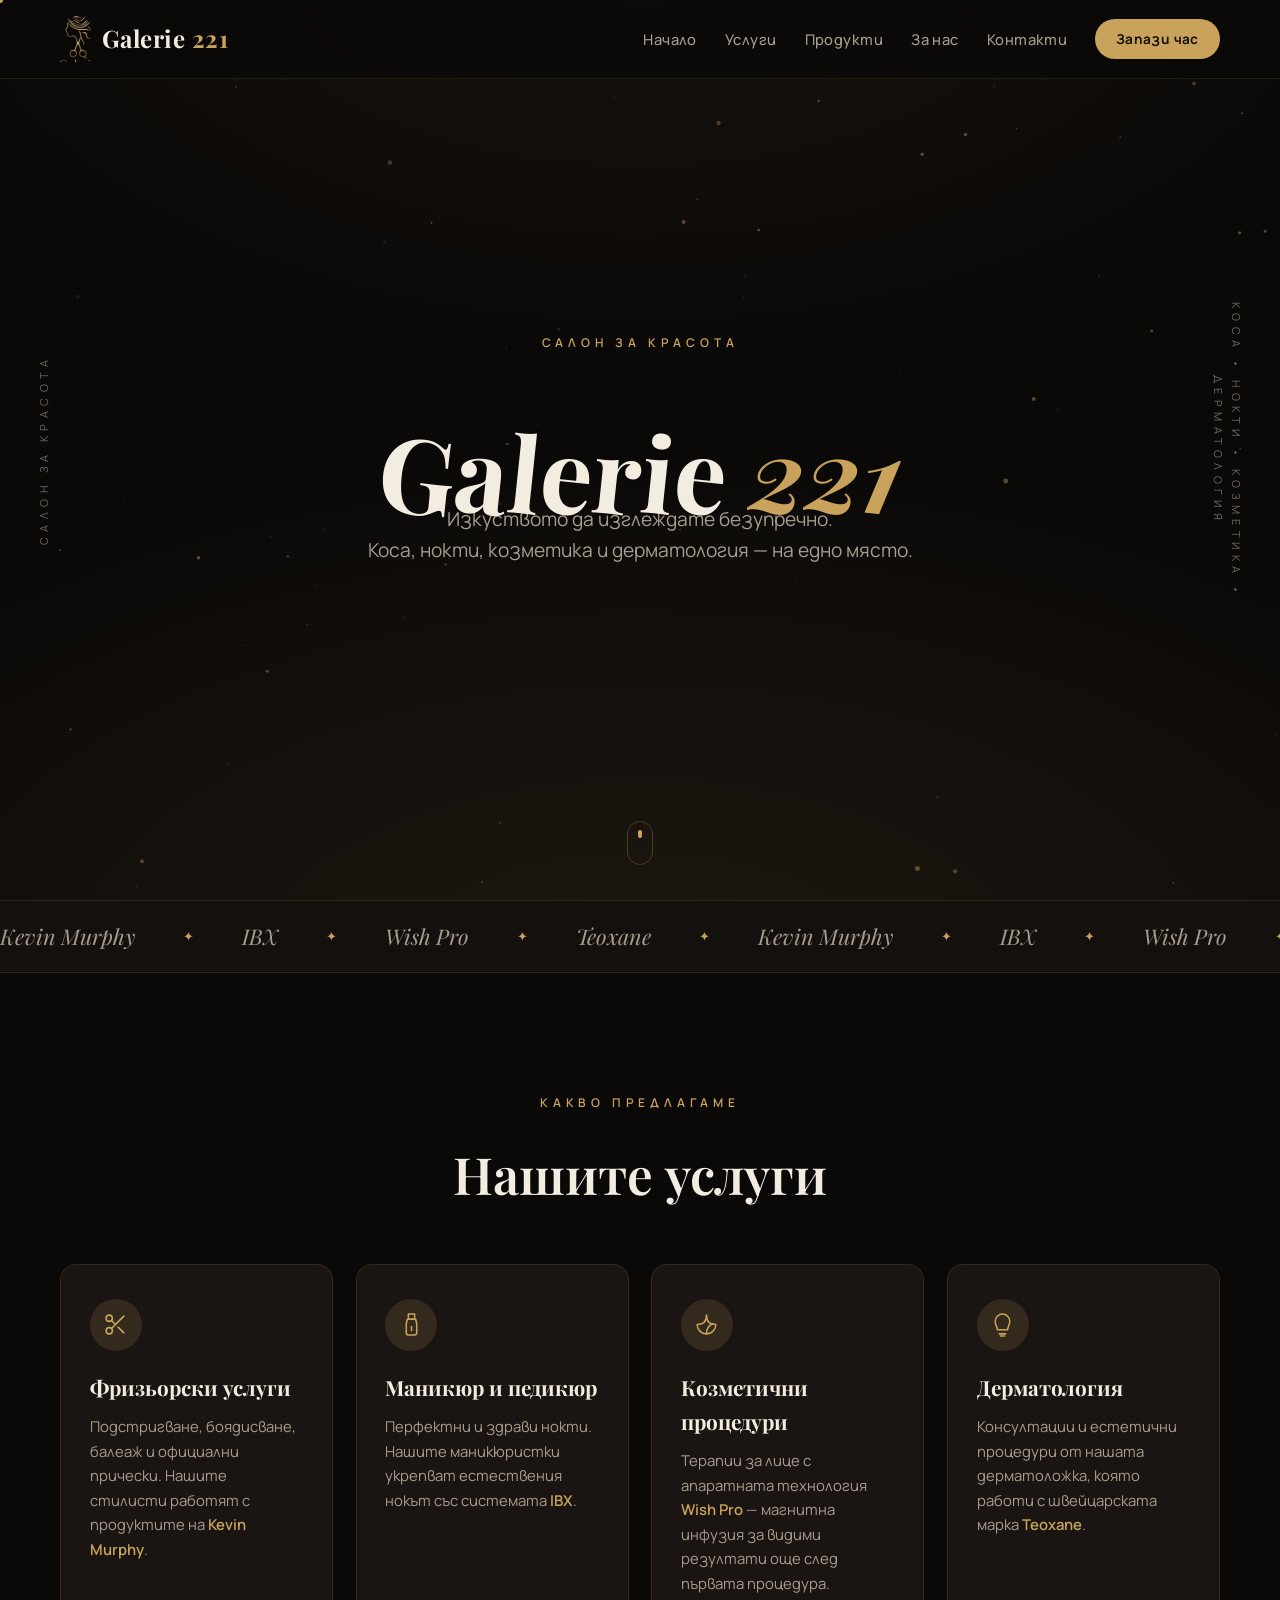
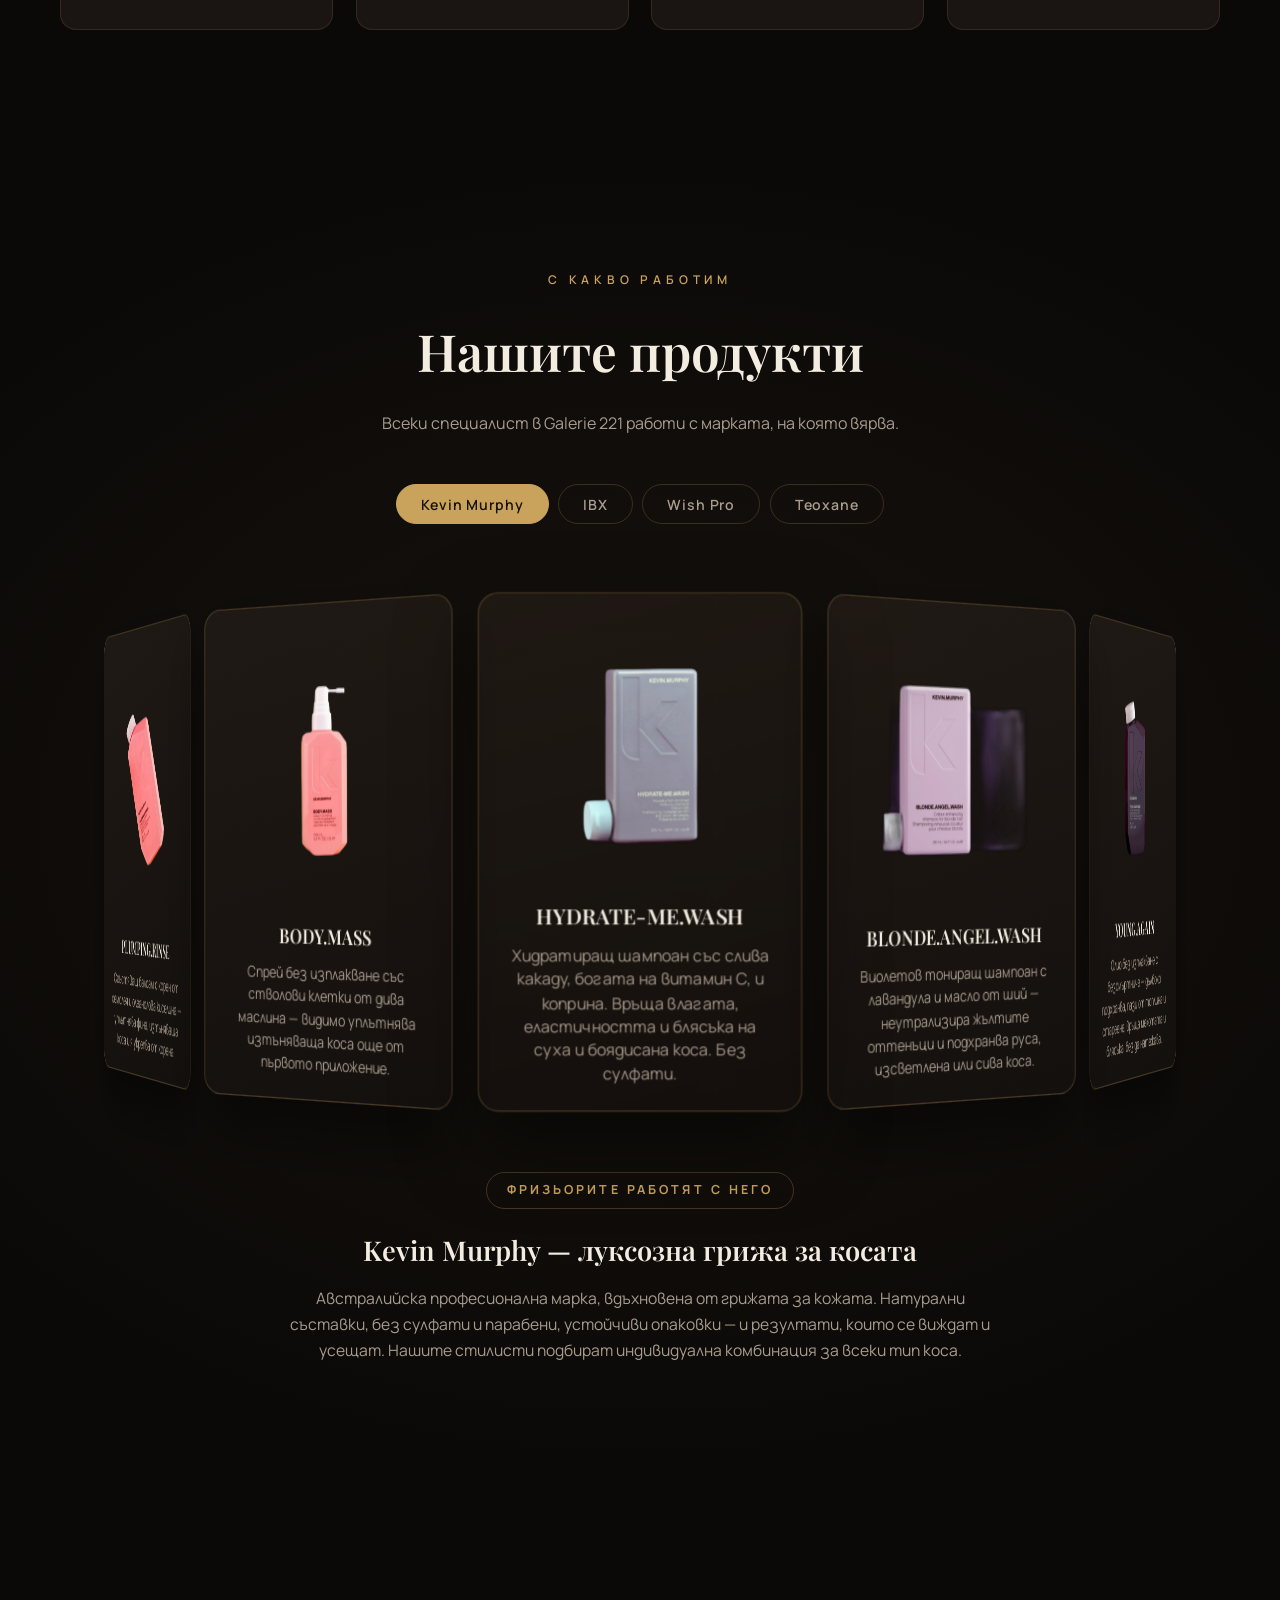
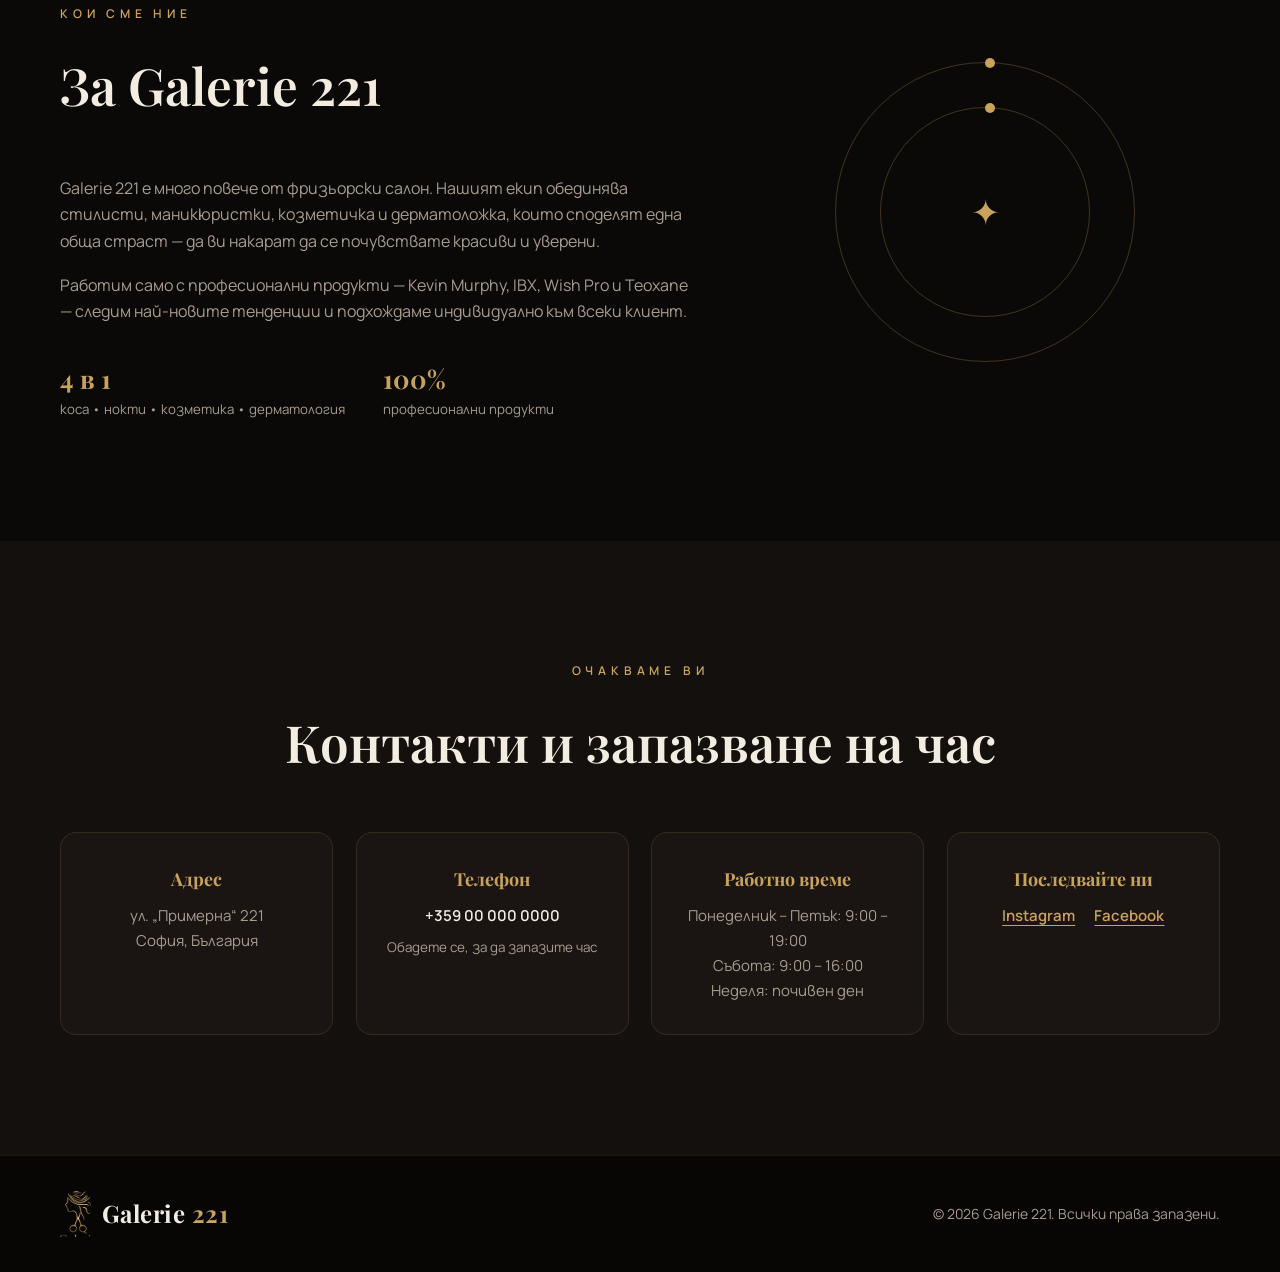
==== commit 36d7ba9a: "Animate the logo: draw-in reveal on load, continuous sheen in the nav The intro logo now paints itse" ====
--- a/index.html
+++ b/index.html
@@ -24,7 +24,7 @@
   <header class="site-header" id="top">
     <nav class="nav container">
       <a href="#top" class="logo">
-        <img class="logo-mark" src="images/logo-mark.png" alt="">
+        <span class="logo-badge"><img class="logo-mark" src="images/logo-mark.png" alt=""></span>
         <span class="logo-text">Galerie <span>221</span></span>
       </a>
       <button class="nav-toggle" aria-label="Меню" aria-expanded="false">
@@ -198,7 +198,7 @@
   <footer class="site-footer">
     <div class="container footer-inner">
       <a href="#top" class="logo">
-        <img class="logo-mark" src="images/logo-mark.png" alt="">
+        <span class="logo-badge"><img class="logo-mark" src="images/logo-mark.png" alt=""></span>
         <span class="logo-text">Galerie <span>221</span></span>
       </a>
       <p>© <span id="year"></span> Galerie 221. Всички права запазени.</p>
--- a/styles.css
+++ b/styles.css
@@ -95,10 +95,16 @@
   letter-spacing: 0.02em;
 }
 
+.logo-badge {
+  position: relative;
+  display: inline-block;
+  flex-shrink: 0;
+}
+
 .logo-mark {
   height: 46px;
   width: auto;
-  flex-shrink: 0;
+  display: block;
   /* постоянно "дишащо" златно сияние — работи и на телефон */
   animation: markGlow 3.4s ease-in-out infinite;
 }
@@ -106,6 +112,31 @@
 @keyframes markGlow {
   0%, 100% { filter: drop-shadow(0 0 2px rgba(201, 163, 92, 0.15)); }
   50% { filter: drop-shadow(0 0 9px rgba(201, 163, 92, 0.65)); }
+}
+
+/* Светлинен отблясък, който постоянно преминава по линиите на логото —
+   маскиран със самото лого, за да свети само рисунъкът */
+.logo-badge::after {
+  content: "";
+  position: absolute;
+  inset: 0;
+  background: linear-gradient(115deg, transparent 38%, rgba(255, 243, 214, 0.95) 50%, transparent 62%);
+  background-size: 260% 100%;
+  background-position: 130% 0;
+  -webkit-mask-image: url("images/logo-mark.png");
+  -webkit-mask-size: 100% 100%;
+  -webkit-mask-repeat: no-repeat;
+  mask-image: url("images/logo-mark.png");
+  mask-size: 100% 100%;
+  mask-repeat: no-repeat;
+  animation: logoSheen 4.2s linear infinite;
+  pointer-events: none;
+}
+
+@keyframes logoSheen {
+  0% { background-position: 130% 0; }
+  40% { background-position: -30% 0; }
+  100% { background-position: -30% 0; }
 }
 
 .logo .logo-text span { color: var(--gold); }
@@ -771,24 +802,53 @@
 .intro-center { text-align: center; }
 
 .intro-mark {
+  position: relative;
   margin: 0 auto 1.4rem;
-  opacity: 0;
-  transform: scale(0.82) translateY(20px);
-  animation: markIn 1.1s cubic-bezier(0.22, 1, 0.36, 1) forwards 0.15s;
   transition: filter 0.6s;
 }
 
+/* логото се "изрисува" отгоре надолу */
 .intro-mark img {
   height: min(46vh, 420px);
   width: auto;
   margin-inline: auto;
+  -webkit-mask-image: linear-gradient(180deg, #000 55%, transparent 72%);
+  -webkit-mask-size: 100% 320%;
+  -webkit-mask-repeat: no-repeat;
+  -webkit-mask-position: 0 130%;
+  mask-image: linear-gradient(180deg, #000 55%, transparent 72%);
+  mask-size: 100% 320%;
+  mask-repeat: no-repeat;
+  mask-position: 0 130%;
+  animation: markDraw 1.7s cubic-bezier(0.6, 0.05, 0.3, 1) forwards 0.25s;
+}
+
+@keyframes markDraw {
+  from { -webkit-mask-position: 0 130%; mask-position: 0 130%; }
+  to { -webkit-mask-position: 0 0%; mask-position: 0 0%; }
+}
+
+/* златната "четка" — линия, която слиза заедно с изрисуването */
+.intro-scan {
+  position: absolute;
+  left: -12%;
+  right: -12%;
+  top: 0;
+  height: 2px;
+  background: linear-gradient(90deg, transparent, var(--gold), transparent);
+  box-shadow: 0 0 18px rgba(201, 163, 92, 0.8);
+  opacity: 0;
+  animation: scanDown 1.7s cubic-bezier(0.6, 0.05, 0.3, 1) forwards 0.25s;
+}
+
+@keyframes scanDown {
+  0% { top: 0; opacity: 0; }
+  8% { opacity: 1; }
+  88% { opacity: 1; }
+  100% { top: 100%; opacity: 0; }
 }
 
 .intro-mark.lit { filter: drop-shadow(0 0 34px rgba(201, 163, 92, 0.55)); }
-
-@keyframes markIn {
-  to { opacity: 1; transform: none; }
-}
 
 .intro-name {
   font-family: var(--font-display);
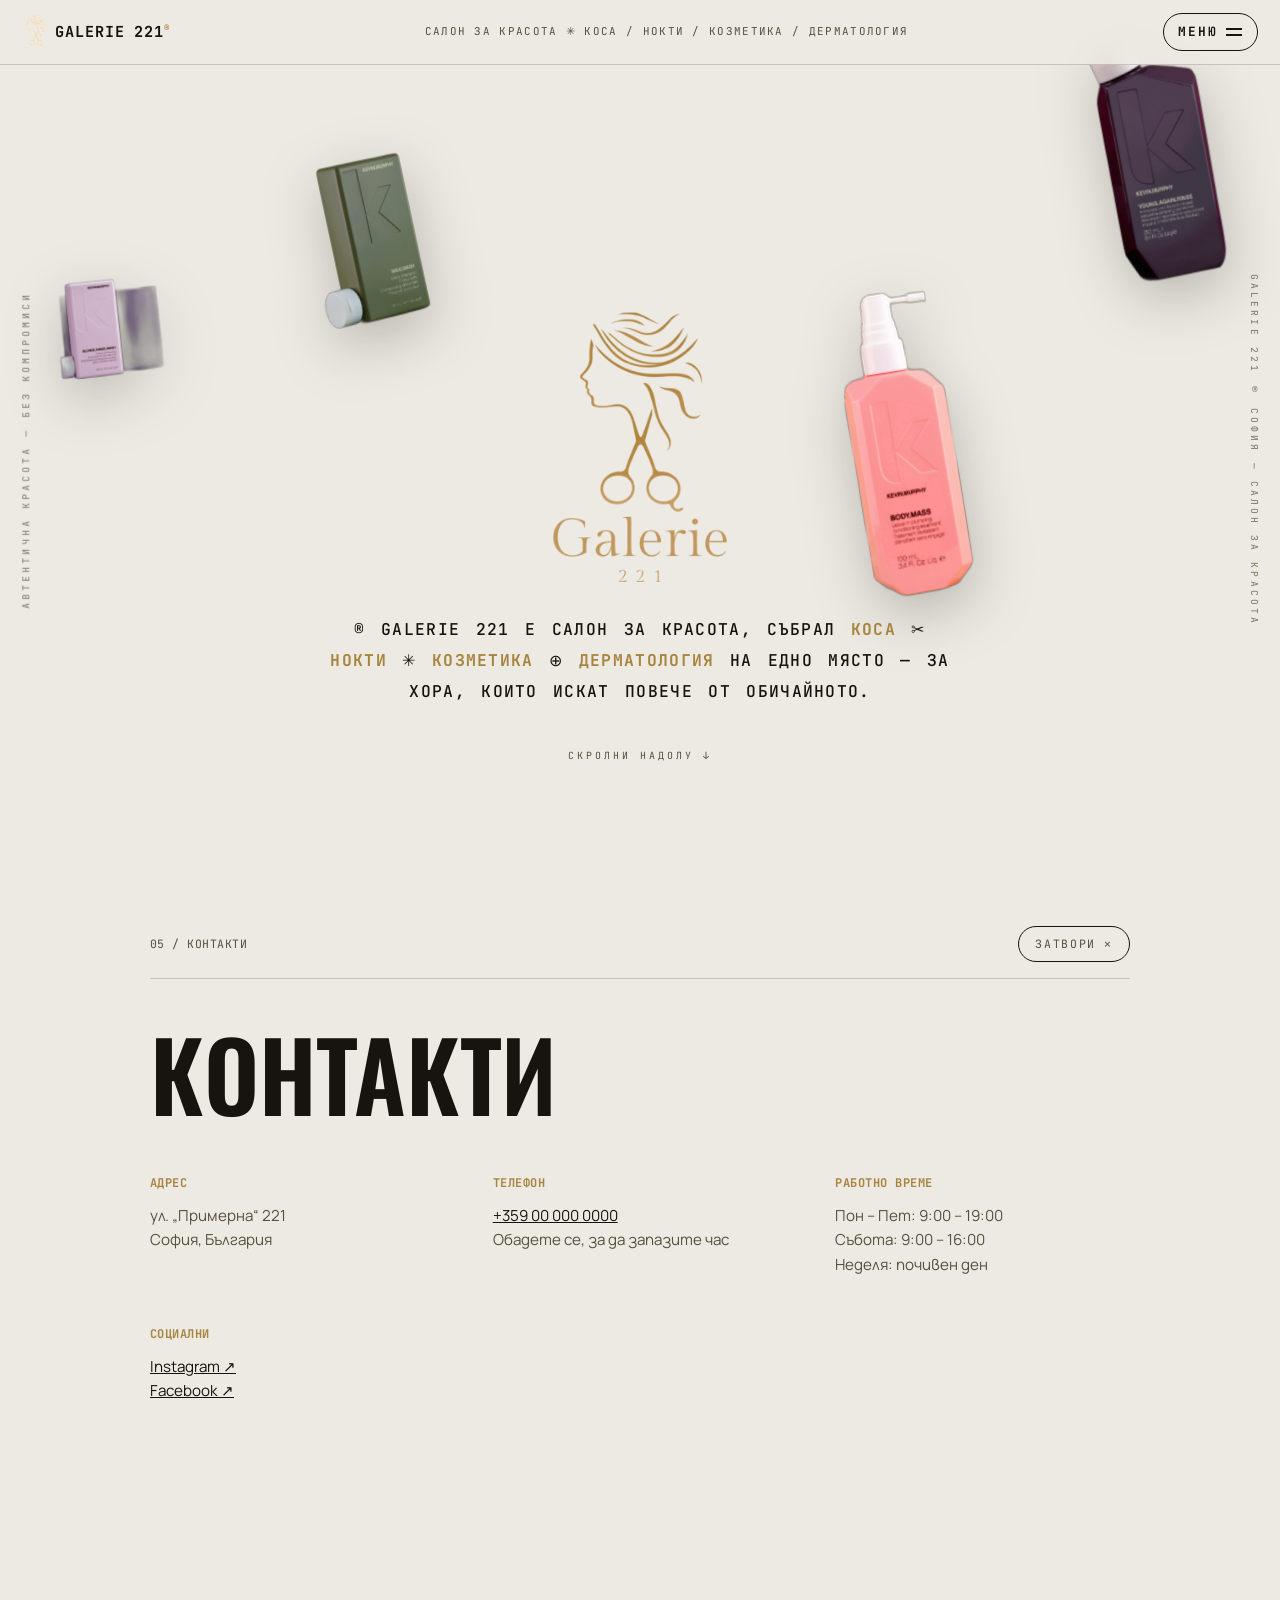
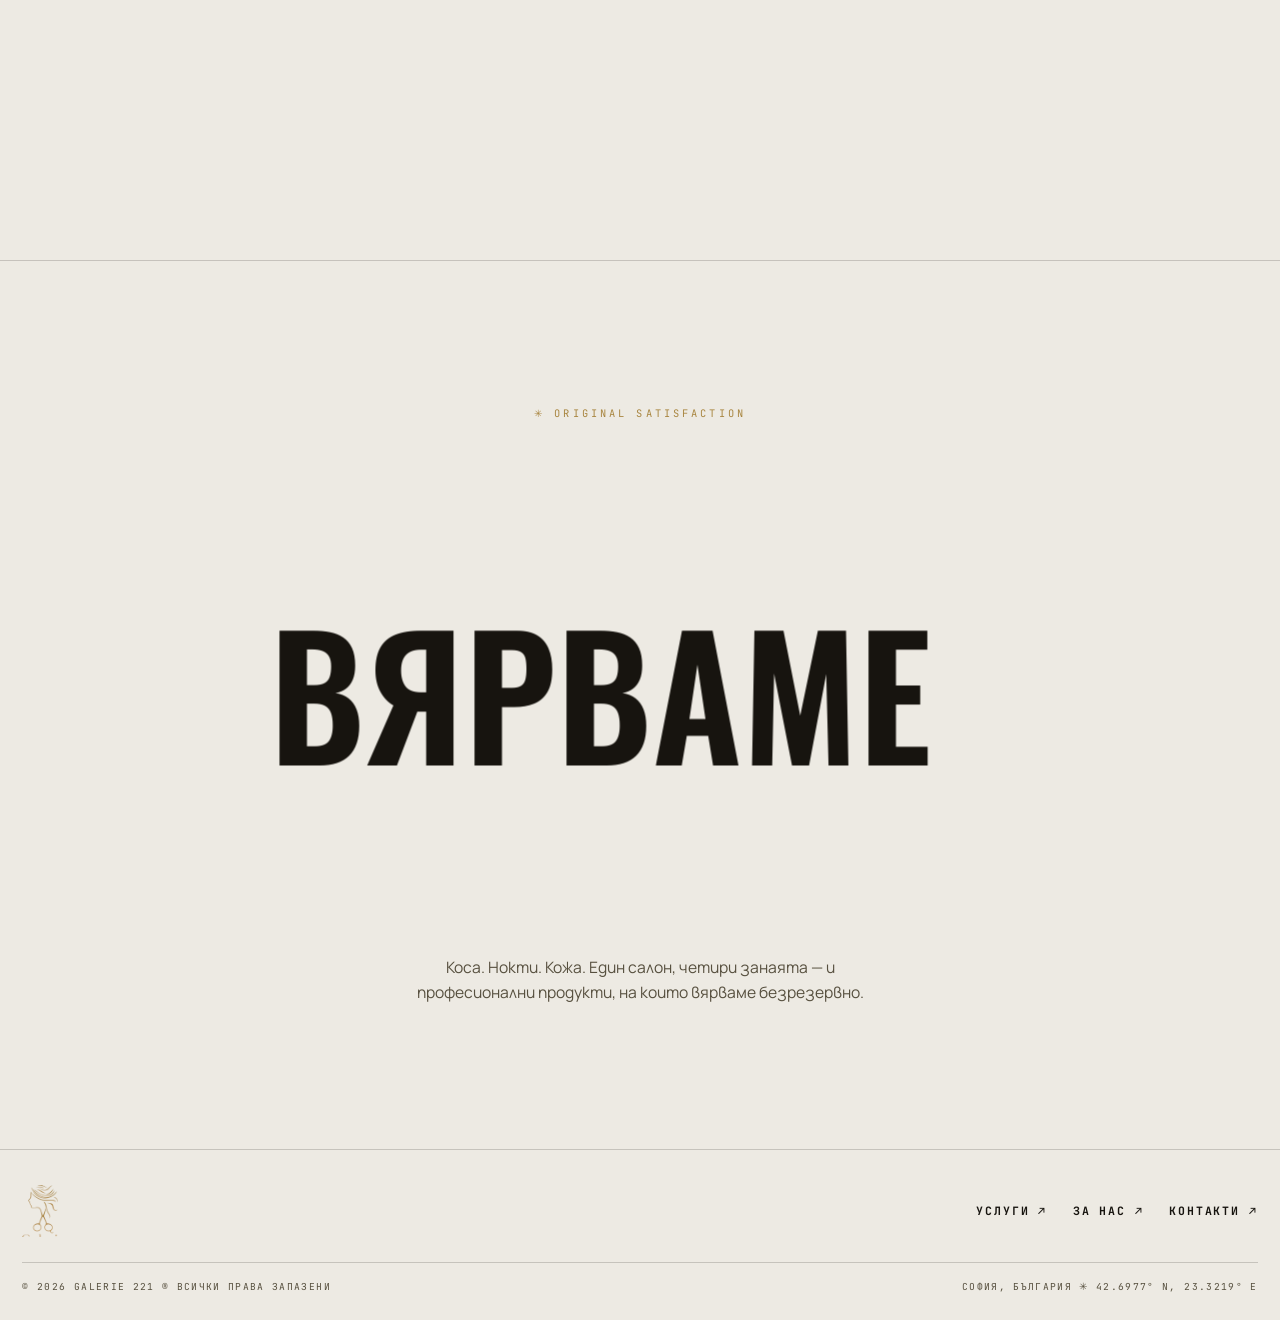
==== commit 22c9ea46: "v2: full-scroll editorial redesign inspired by reference video Light paper aesthetic with floating p" ====
--- a/index.html
+++ b/index.html
@@ -4,206 +4,205 @@
   <meta charset="UTF-8">
   <meta name="viewport" content="width=device-width, initial-scale=1.0">
   <title>Galerie 221 — Салон за красота</title>
-  <meta name="description" content="Galerie 221 — салон за красота: фризьорски услуги, маникюр, козметика и дерматология. Работим с Kevin Murphy, IBX, Wish Pro и Teoxane.">
+  <meta name="description" content="Galerie 221 — салон за красота: коса, нокти, козметика и дерматология. Kevin Murphy • IBX • Wish Pro • Teoxane.">
   <link rel="preconnect" href="https://fonts.googleapis.com">
   <link rel="preconnect" href="https://fonts.gstatic.com" crossorigin>
-  <link href="https://fonts.googleapis.com/css2?family=Playfair+Display:ital,wght@0,400;0,600;0,700;1,400;1,600&family=Manrope:wght@300;400;500;600;700&display=swap&subset=cyrillic" rel="stylesheet">
+  <link href="https://fonts.googleapis.com/css2?family=Oswald:wght@400;500;600&family=JetBrains+Mono:wght@400;500;700&family=Manrope:wght@400;500;600;700&display=swap" rel="stylesheet">
   <link rel="stylesheet" href="styles.css">
   <link rel="icon" type="image/png" href="images/favicon.png">
 </head>
 <body>
 
-  <!-- Custom cursor (само за десктоп) -->
-  <div class="cursor-dot" aria-hidden="true"></div>
-  <div class="cursor-ring" aria-hidden="true"></div>
-
-  <!-- Лента за прогрес при скрол -->
-  <div class="scroll-progress" aria-hidden="true"></div>
-
-  <!-- ======= НАВИГАЦИЯ ======= -->
-  <header class="site-header" id="top">
-    <nav class="nav container">
-      <a href="#top" class="logo">
-        <span class="logo-badge"><img class="logo-mark" src="images/logo-mark.png" alt=""></span>
-        <span class="logo-text">Galerie <span>221</span></span>
-      </a>
-      <button class="nav-toggle" aria-label="Меню" aria-expanded="false">
-        <span></span><span></span><span></span>
-      </button>
-      <ul class="nav-links">
-        <li><a href="#nachalo">Начало</a></li>
-        <li><a href="#uslugi">Услуги</a></li>
-        <li><a href="#produkti">Продукти</a></li>
-        <li><a href="#za-nas">За нас</a></li>
-        <li><a href="#kontakti">Контакти</a></li>
-        <li><a href="#kontakti" class="btn btn-small">Запази час</a></li>
-      </ul>
-    </nav>
+  <!-- ======= ГОРНА ЛЕНТА ======= -->
+  <header class="bar">
+    <a href="#top" class="bar-logo">
+      <img src="images/logo-mark.png" alt="">
+      <span>GALERIE&nbsp;221<em>®</em></span>
+    </a>
+    <div class="bar-note mono">САЛОН ЗА КРАСОТА ✳ КОСА / НОКТИ / КОЗМЕТИКА / ДЕРМАТОЛОГИЯ</div>
+    <button class="menu-btn mono" aria-expanded="false" aria-controls="menu">
+      <span class="menu-btn-label">МЕНЮ</span>
+      <span class="menu-btn-icon" aria-hidden="true"><i></i><i></i></span>
+    </button>
   </header>
 
-  <!-- ======= НАЧАЛО / HERO ======= -->
-  <section class="hero" id="nachalo">
-    <canvas id="particles" aria-hidden="true"></canvas>
-    <div class="hero-side hero-side-left" aria-hidden="true">салон за красота</div>
-    <div class="hero-side hero-side-right" aria-hidden="true">коса • нокти • козметика • дерматология</div>
-    <div class="hero-inner container">
-      <p class="hero-eyebrow reveal">Салон за красота</p>
-      <h1 class="split-letters" data-text="Galerie 221">Galerie 221</h1>
-      <p class="hero-sub reveal delay-1">Изкуството да изглеждате безупречно.<br>
-      Коса, нокти, козметика и дерматология — на едно място.</p>
-    </div>
-    <a href="#uslugi" class="scroll-hint" aria-label="Надолу">
-      <span></span>
-    </a>
+  <!-- ======= ПОПЪП МЕНЮ (горе вдясно) ======= -->
+  <nav class="menu" id="menu" aria-hidden="true">
+    <div class="menu-head mono">
+      <span>GALERIE 221 ®</span>
+      <span>НАВИГАЦИЯ</span>
+    </div>
+    <ul class="menu-list">
+      <li><button class="menu-link" data-goto="#top"><span class="mono">01</span>Начало</button></li>
+      <li><button class="menu-link" data-goto="#produkti"><span class="mono">02</span>Продукти</button></li>
+      <li><button class="menu-link" data-page="page-uslugi"><span class="mono">03</span>Услуги</button></li>
+      <li><button class="menu-link" data-page="page-zanas"><span class="mono">04</span>За нас</button></li>
+      <li><button class="menu-link" data-page="page-kontakti"><span class="mono">05</span>Контакти</button></li>
+    </ul>
+    <div class="menu-foot mono">
+      <span>СОФИЯ, БЪЛГАРИЯ</span>
+      <a href="tel:+359000000000">+359 00 000 0000</a>
+    </div>
+  </nav>
+  <div class="menu-veil" hidden></div>
+
+  <!-- ======= СТРАНИЦИ-ПАНЕЛИ ======= -->
+  <section class="page" id="page-uslugi" aria-hidden="true">
+    <div class="page-inner">
+      <header class="page-head">
+        <span class="mono">03 / УСЛУГИ</span>
+        <button class="page-close mono" aria-label="Затвори">ЗАТВОРИ ✕</button>
+      </header>
+      <h2 class="page-title">Услуги</h2>
+      <div class="page-grid">
+        <article>
+          <h3><span class="mono">#01</span> Фризьорски услуги</h3>
+          <p>Подстригване, боядисване, балеаж, официални прически и терапии за коса. Стилистите ни работят с Kevin Murphy.</p>
+        </article>
+        <article>
+          <h3><span class="mono">#02</span> Маникюр и педикюр</h3>
+          <p>Класически и гел маникюр, СПА педикюр, укрепване с IBX системата — здрави нокти отвътре.</p>
+        </article>
+        <article>
+          <h3><span class="mono">#03</span> Козметични процедури</h3>
+          <p>Терапии за лице с Wish Pro — магнитна инфузия без игли, с видим ефект още след първата процедура.</p>
+        </article>
+        <article>
+          <h3><span class="mono">#04</span> Дерматология</h3>
+          <p>Консултации и естетични процедури от нашата дерматоложка с швейцарската марка Teoxane.</p>
+        </article>
+      </div>
+    </div>
   </section>
 
-  <!-- ======= МАРКИ — ДВИЖЕЩА СЕ ЛЕНТА ======= -->
-  <div class="marquee" aria-hidden="true">
-    <div class="marquee-track">
-      <span>Kevin Murphy</span><i>✦</i><span>IBX</span><i>✦</i><span>Wish Pro</span><i>✦</i><span>Teoxane</span><i>✦</i>
-      <span>Kevin Murphy</span><i>✦</i><span>IBX</span><i>✦</i><span>Wish Pro</span><i>✦</i><span>Teoxane</span><i>✦</i>
-    </div>
-  </div>
-
-  <!-- ======= УСЛУГИ ======= -->
-  <section class="section" id="uslugi">
-    <div class="container">
-      <p class="section-eyebrow reveal">Какво предлагаме</p>
-      <h2 class="section-title title-mask">Нашите услуги</h2>
-      <div class="services-grid">
-
-        <article class="service-card reveal">
-          <div class="service-icon" aria-hidden="true">
-            <svg viewBox="0 0 24 24" fill="none" stroke="currentColor" stroke-width="1.5" stroke-linecap="round" stroke-linejoin="round"><circle cx="6" cy="6" r="3"/><circle cx="6" cy="18" r="3"/><line x1="20" y1="4" x2="8.12" y2="15.88"/><line x1="14.47" y1="14.48" x2="20" y2="20"/><line x1="8.12" y1="8.12" x2="12" y2="12"/></svg>
-          </div>
-          <h3>Фризьорски услуги</h3>
-          <p>Подстригване, боядисване, балеаж и официални прически. Нашите стилисти работят с продуктите на <strong>Kevin Murphy</strong>.</p>
-        </article>
-
-        <article class="service-card reveal delay-1">
-          <div class="service-icon" aria-hidden="true">
-            <svg viewBox="0 0 24 24" fill="none" stroke="currentColor" stroke-width="1.5" stroke-linecap="round" stroke-linejoin="round"><path d="M9 2h6v5H9z"/><path d="M8 7h8l1 4v9a2 2 0 0 1-2 2H9a2 2 0 0 1-2-2v-9l1-4z"/><line x1="12" y1="14" x2="12" y2="18"/></svg>
-          </div>
-          <h3>Маникюр и педикюр</h3>
-          <p>Перфектни и здрави нокти. Нашите маникюристки укрепват естествения нокът със системата <strong>IBX</strong>.</p>
-        </article>
-
-        <article class="service-card reveal delay-2">
-          <div class="service-icon" aria-hidden="true">
-            <svg viewBox="0 0 24 24" fill="none" stroke="currentColor" stroke-width="1.5" stroke-linecap="round" stroke-linejoin="round"><path d="M12 21C7 21 3 17 3 12c6 0 9-3 9-9 0 6 3 9 9 9 0 5-4 9-9 9z"/><path d="M12 21c0-5 2-8 6-10"/></svg>
-          </div>
-          <h3>Козметични процедури</h3>
-          <p>Терапии за лице с апаратната технология <strong>Wish Pro</strong> — магнитна инфузия за видими резултати още след първата процедура.</p>
-        </article>
-
-        <article class="service-card reveal delay-3">
-          <div class="service-icon" aria-hidden="true">
-            <svg viewBox="0 0 24 24" fill="none" stroke="currentColor" stroke-width="1.5" stroke-linecap="round" stroke-linejoin="round"><path d="M12 2a7 7 0 0 1 7 7c0 3-2 5-2 8H7c0-3-2-5-2-8a7 7 0 0 1 7-7z"/><line x1="9" y1="21" x2="15" y2="21"/><line x1="10" y1="23" x2="14" y2="23"/></svg>
-          </div>
-          <h3>Дерматология</h3>
-          <p>Консултации и естетични процедури от нашата дерматоложка, която работи с швейцарската марка <strong>Teoxane</strong>.</p>
-        </article>
-
+  <section class="page" id="page-zanas" aria-hidden="true">
+    <div class="page-inner">
+      <header class="page-head">
+        <span class="mono">04 / ЗА НАС</span>
+        <button class="page-close mono" aria-label="Затвори">ЗАТВОРИ ✕</button>
+      </header>
+      <h2 class="page-title">За Galerie 221</h2>
+      <div class="page-prose">
+        <p>Galerie 221 е много повече от фризьорски салон. Екипът ни обединява стилисти, маникюристки, козметичка и дерматоложка — под един покрив, с една обща страст: да ви накараме да се почувствате красиви и уверени.</p>
+        <p>Работим само с професионални продукти — Kevin Murphy, IBX, Wish Pro и Teoxane — следим тенденциите и подхождаме индивидуално към всеки клиент.</p>
+        <p class="mono page-stats">4 В 1 ✳ КОСА • НОКТИ • КОЗМЕТИКА • ДЕРМАТОЛОГИЯ ✳ 100% ПРОФЕСИОНАЛНИ ПРОДУКТИ</p>
       </div>
     </div>
   </section>
 
-  <!-- ======= ПРОДУКТИ ======= -->
-  <section class="section section-products" id="produkti">
-    <div class="container">
-      <p class="section-eyebrow reveal">С какво работим</p>
-      <h2 class="section-title title-mask">Нашите продукти</h2>
-      <p class="section-note reveal">Всеки специалист в Galerie 221 работи с марката, на която вярва.</p>
-
-      <!-- Превключвател на марки -->
-      <div class="brand-tabs reveal" role="tablist" aria-label="Марки">
-        <button class="brand-tab active" data-brand="km" role="tab" aria-selected="true">Kevin Murphy</button>
-        <button class="brand-tab" data-brand="ibx" role="tab" aria-selected="false">IBX</button>
-        <button class="brand-tab" data-brand="wishpro" role="tab" aria-selected="false">Wish Pro</button>
-        <button class="brand-tab" data-brand="teoxane" role="tab" aria-selected="false">Teoxane</button>
-      </div>
-
-      <!-- 3D орбита: продуктите се въртят около вертикалното име на марката -->
-      <div class="orbit-stage reveal">
-        <div class="orbit-name" id="orbitName" aria-hidden="true">KEVIN MURPHY</div>
-        <div class="orbit" id="orbit"></div>
-      </div>
-
-      <!-- Описание на марката -->
-      <div class="brand-info reveal" id="brandInfo">
-        <!-- попълва се от script.js -->
-      </div>
-      <!-- TODO: заменете SVG плейсхолдърите с реални снимки на продуктите,
-           като добавите изображения в script.js (поле image на всеки продукт) -->
+  <section class="page" id="page-kontakti" aria-hidden="true">
+    <div class="page-inner">
+      <header class="page-head">
+        <span class="mono">05 / КОНТАКТИ</span>
+        <button class="page-close mono" aria-label="Затвори">ЗАТВОРИ ✕</button>
+      </header>
+      <h2 class="page-title">Контакти</h2>
+      <div class="page-grid">
+        <article>
+          <h3><span class="mono">АДРЕС</span></h3>
+          <!-- TODO: реалният адрес -->
+          <p>ул. „Примерна“ 221<br>София, България</p>
+        </article>
+        <article>
+          <h3><span class="mono">ТЕЛЕФОН</span></h3>
+          <!-- TODO: реалният телефон -->
+          <p><a href="tel:+359000000000">+359 00 000 0000</a><br>Обадете се, за да запазите час</p>
+        </article>
+        <article>
+          <h3><span class="mono">РАБОТНО ВРЕМЕ</span></h3>
+          <p>Пон – Пет: 9:00 – 19:00<br>Събота: 9:00 – 16:00<br>Неделя: почивен ден</p>
+        </article>
+        <article>
+          <h3><span class="mono">СОЦИАЛНИ</span></h3>
+          <!-- TODO: реалните линкове -->
+          <p><a href="#">Instagram ↗</a><br><a href="#">Facebook ↗</a></p>
+        </article>
+      </div>
     </div>
   </section>
 
-  <!-- ======= ЗА НАС ======= -->
-  <section class="section" id="za-nas">
-    <div class="container about">
-      <div class="about-text">
-        <p class="section-eyebrow reveal">Кои сме ние</p>
-        <h2 class="section-title left title-mask">За Galerie 221</h2>
-        <p class="reveal">Galerie 221 е много повече от фризьорски салон. Нашият екип обединява стилисти, маникюристки, козметичка и дерматоложка, които споделят една обща страст — да ви накарат да се почувствате красиви и уверени.</p>
-        <p class="reveal delay-1">Работим само с професионални продукти — Kevin Murphy, IBX, Wish Pro и Teoxane — следим най-новите тенденции и подхождаме индивидуално към всеки клиент.</p>
-        <div class="about-stats reveal delay-2">
-          <div><strong>4&nbsp;в&nbsp;1</strong><span>коса • нокти • козметика • дерматология</span></div>
-          <div><strong>100%</strong><span>професионални продукти</span></div>
+  <main id="top">
+
+    <!-- ======= HERO: продукти падат и се носят около централния текст ======= -->
+    <section class="hero" id="nachalo">
+      <div class="hero-floaters" aria-hidden="true">
+        <div class="floater" data-depth="0.9" style="--fx:8%;  --fy:12%; --fr:-14deg; --fd:0s"><img src="images/km-hydrate-me-wash.png" alt=""></div>
+        <div class="floater" data-depth="0.5" style="--fx:78%; --fy:8%;  --fr:11deg;  --fd:.15s"><img src="images/km-plumping-rinse.png" alt=""></div>
+        <div class="floater" data-depth="0.7" style="--fx:86%; --fy:58%; --fr:-8deg;  --fd:.3s"><img src="images/km-young-again.png" alt=""></div>
+        <div class="floater" data-depth="0.4" style="--fx:4%;  --fy:62%; --fr:16deg;  --fd:.45s"><img src="images/km-blonde-angel.png" alt=""></div>
+        <div class="floater" data-depth="0.6" style="--fx:66%; --fy:78%; --fr:-19deg; --fd:.6s"><img src="images/km-body-mass.png" alt=""></div>
+        <div class="floater" data-depth="0.8" style="--fx:24%; --fy:80%; --fr:9deg;   --fd:.75s"><img src="images/km-maxi-wash.png" alt=""></div>
+      </div>
+      <div class="hero-center">
+        <img class="hero-logo" src="images/logo-full.png" alt="Galerie 221">
+        <p class="hero-statement mono">
+          ® GALERIE 221 Е САЛОН ЗА КРАСОТА, СЪБРАЛ <b>КОСА</b> ✂ <b>НОКТИ</b> ✳ <b>КОЗМЕТИКА</b> ⊕ <b>ДЕРМАТОЛОГИЯ</b> НА ЕДНО МЯСТО — ЗА ХОРА, КОИТО ИСКАТ ПОВЕЧЕ ОТ ОБИЧАЙНОТО.
+        </p>
+        <p class="hero-hint mono">СКРОЛНИ НАДОЛУ ↓</p>
+      </div>
+      <div class="edge edge-l mono" aria-hidden="true">АВТЕНТИЧНА КРАСОТА — БЕЗ КОМПРОМИСИ</div>
+      <div class="edge edge-r mono" aria-hidden="true">GALERIE 221 ® СОФИЯ — САЛОН ЗА КРАСОТА</div>
+    </section>
+
+    <!-- ======= ПРОДУКТИ: 4 глави, централно описание + летящи продукти ======= -->
+    <div class="chapters" id="produkti">
+      <div class="stage">
+        <!-- централното описание — едно и също място за всички марки -->
+        <div class="center">
+          <div class="center-desc mono" data-ch="0">
+            <span class="center-tag">#01 — КОСА</span>
+            <p>ФРИЗЬОРИТЕ НА GALERIE 221 РАБОТЯТ С <b>KEVIN.MURPHY</b> ✂ АВСТРАЛИЙСКА ПРОФЕСИОНАЛНА КОЗМЕТИКА С НАТУРАЛНИ СЪСТАВКИ, БЕЗ СУЛФАТИ И ПАРАБЕНИ — ЗА КОСА ИЗВЪН НОРМАТА.</p>
+          </div>
+          <div class="center-desc mono" data-ch="1">
+            <span class="center-tag">#02 — НОКТИ</span>
+            <p>МАНИКЮРИСТКИТЕ УКРЕПВАТ НОКТИТЕ ОТВЪТРЕ С <b>IBX</b> ✳ ПЪРВАТА СИСТЕМА, КОЯТО РАБОТИ В САМАТА НОКЪТНА ПЛОЧКА, А НЕ ВЪРХУ НЕЯ.</p>
+          </div>
+          <div class="center-desc mono" data-ch="2">
+            <span class="center-tag">#03 — КОЗМЕТИКА</span>
+            <p>КОЗМЕТИЧКАТА ВНАСЯ АКТИВНИТЕ СЪСТАВКИ ДЪЛБОКО В КОЖАТА С <b>WISH PRO</b> ⊕ МАГНИТНА ИНФУЗИЯ — БЕЗ ИГЛИ, БЕЗ ВЪЗСТАНОВИТЕЛЕН ПЕРИОД.</p>
+          </div>
+          <div class="center-desc mono" data-ch="3">
+            <span class="center-tag">#04 — ДЕРМАТОЛОГИЯ</span>
+            <p>ДЕРМАТОЛОЖКАТА ЗАЛАГА НА <b>TEOXANE</b> ✳ ШВЕЙЦАРСКА ПРЕЦИЗНОСТ И ХИАЛУРОНОВА КИСЕЛИНА — ГРИЖА ЗА КОЖАТА НА МЕДИЦИНСКО НИВО.</p>
+          </div>
         </div>
-      </div>
-      <div class="about-visual reveal" aria-hidden="true">
-        <div class="about-ring"></div>
-        <div class="about-ring r2"></div>
-        <span class="about-mark">✦</span>
-      </div>
-    </div>
-  </section>
-
-  <!-- ======= КОНТАКТИ ======= -->
-  <section class="section section-alt" id="kontakti">
-    <div class="container">
-      <p class="section-eyebrow reveal">Очакваме ви</p>
-      <h2 class="section-title title-mask">Контакти и запазване на час</h2>
-      <div class="contact-grid">
-        <div class="contact-card reveal">
-          <h3>Адрес</h3>
-          <!-- TODO: заменете с реалния адрес -->
-          <p>ул. „Примерна“ 221<br>София, България</p>
+        <!-- продуктите се пълнят от script.js -->
+        <div class="stage-floaters" aria-hidden="true"></div>
+        <div class="edge edge-l mono" aria-hidden="true">КОНСУМИРАЙ ОТГОВОРНО — ПРОФЕСИОНАЛНИ ПРОДУКТИ</div>
+        <div class="edge edge-r mono" aria-hidden="true">KEVIN MURPHY • IBX • WISH PRO • TEOXANE</div>
+        <div class="stage-count mono" aria-hidden="true"><b id="chNum">01</b> / 04</div>
+        <div class="barcode" aria-hidden="true"></div>
+      </div>
+    </div>
+
+    <!-- ======= ГОЛЯМА ТИПОГРАФИЯ ======= -->
+    <section class="bigtype">
+      <p class="mono bigtype-eyebrow">✳ ORIGINAL SATISFACTION</p>
+      <h2 aria-label="Красотата, в която вярваме">
+        <span class="line" data-speed="0.6">КРАСОТАТА,</span>
+        <span class="line line-ghost" data-speed="1.4">В КОЯТО</span>
+        <span class="line" data-speed="0.9">ВЯРВАМЕ</span>
+      </h2>
+      <p class="bigtype-note">Коса. Нокти. Кожа. Един салон, четири занаята — и професионални продукти, на които вярваме безрезервно.</p>
+    </section>
+
+    <!-- ======= ФУТЪР ======= -->
+    <footer class="foot">
+      <div class="foot-row">
+        <img src="images/logo-mark.png" alt="" class="foot-mark">
+        <div class="foot-links mono">
+          <button data-page="page-uslugi">УСЛУГИ ↗</button>
+          <button data-page="page-zanas">ЗА НАС ↗</button>
+          <button data-page="page-kontakti">КОНТАКТИ ↗</button>
         </div>
-        <div class="contact-card reveal delay-1">
-          <h3>Телефон</h3>
-          <!-- TODO: заменете с реалния телефон -->
-          <p><a href="tel:+359000000000">+359 00 000 0000</a></p>
-          <p class="muted">Обадете се, за да запазите час</p>
-        </div>
-        <div class="contact-card reveal delay-2">
-          <h3>Работно време</h3>
-          <p>Понеделник – Петък: 9:00 – 19:00<br>
-          Събота: 9:00 – 16:00<br>
-          Неделя: почивен ден</p>
-        </div>
-        <div class="contact-card reveal delay-3">
-          <h3>Последвайте ни</h3>
-          <!-- TODO: заменете # с реалните линкове -->
-          <p class="socials">
-            <a href="#" aria-label="Instagram">Instagram</a>
-            <a href="#" aria-label="Facebook">Facebook</a>
-          </p>
-        </div>
-      </div>
-    </div>
-  </section>
-
-  <!-- ======= ФУТЪР ======= -->
-  <footer class="site-footer">
-    <div class="container footer-inner">
-      <a href="#top" class="logo">
-        <span class="logo-badge"><img class="logo-mark" src="images/logo-mark.png" alt=""></span>
-        <span class="logo-text">Galerie <span>221</span></span>
-      </a>
-      <p>© <span id="year"></span> Galerie 221. Всички права запазени.</p>
-    </div>
-  </footer>
+      </div>
+      <div class="foot-row mono foot-legal">
+        <span>© <span id="year"></span> GALERIE 221 ® ВСИЧКИ ПРАВА ЗАПАЗЕНИ</span>
+        <span>СОФИЯ, БЪЛГАРИЯ ✳ 42.6977° N, 23.3219° E</span>
+      </div>
+    </footer>
+
+  </main>
 
   <script src="script.js"></script>
 </body>
--- a/styles.css
+++ b/styles.css
@@ -1,16 +1,14 @@
-/* ============ Galerie 221 — тъмен синематичен дизайн ============ */
+/* ============ Galerie 221 — v2: светъл технически скрол-дизайн ============ */
 
 :root {
-  --bg: #0b0908;
-  --bg-soft: #14100d;
-  --bg-card: #1a1512;
-  --ink: #f3ece1;
-  --ink-soft: #a89c8e;
-  --gold: #c9a35c;
-  --gold-soft: rgba(201, 163, 92, 0.14);
-  --gold-line: rgba(201, 163, 92, 0.28);
-  --radius: 16px;
-  --font-display: "Playfair Display", Georgia, serif;
+  --paper: #edeae3;
+  --paper-soft: #e4e0d7;
+  --ink: #17140f;
+  --ink-soft: #57503f;
+  --gold: #a8853f;
+  --hair: rgba(23, 20, 15, 0.18);
+  --font-display: "Oswald", "Arial Narrow", sans-serif;
+  --font-mono: "JetBrains Mono", ui-monospace, monospace;
   --font-body: "Manrope", "Segoe UI", sans-serif;
 }
 
@@ -20,948 +18,520 @@
 
 body {
   font-family: var(--font-body);
+  background: var(--paper);
   color: var(--ink);
-  background: var(--bg);
-  line-height: 1.65;
+  line-height: 1.6;
+  overflow-x: hidden;
   -webkit-font-smoothing: antialiased;
-  overflow-x: hidden;
 }
 
 img { max-width: 100%; display: block; }
 
-.container { width: min(1160px, 92%); margin-inline: auto; }
-
-/* ============ Custom cursor ============ */
-
-.cursor-dot, .cursor-ring {
-  position: fixed;
-  top: 0; left: 0;
-  pointer-events: none;
-  border-radius: 50%;
-  z-index: 200;
-  transform: translate(-50%, -50%);
-}
-
-.cursor-dot { width: 6px; height: 6px; background: var(--gold); }
-
-.cursor-ring {
-  width: 34px; height: 34px;
-  border: 1px solid var(--gold-line);
-  transition: transform 0.12s ease-out, width 0.25s, height 0.25s, border-color 0.25s;
-}
-
-body.cursor-hover .cursor-ring {
-  width: 56px; height: 56px;
-  border-color: var(--gold);
-}
-
-@media (hover: none), (max-width: 820px) {
-  .cursor-dot, .cursor-ring { display: none; }
-}
-
-/* ============ Scroll progress ============ */
-
-.scroll-progress {
-  position: fixed;
-  top: 0; left: 0;
-  height: 2px;
-  width: 0;
-  background: linear-gradient(90deg, var(--gold), #e8cf9a);
-  z-index: 120;
-}
-
-/* ============ Навигация ============ */
-
-.site-header {
+.mono {
+  font-family: var(--font-mono);
+  letter-spacing: 0.04em;
+}
+
+button { font: inherit; color: inherit; background: none; border: 0; cursor: pointer; }
+
+a { color: var(--ink); }
+
+/* ============ Горна лента ============ */
+
+.bar {
   position: fixed;
   top: 0; left: 0; right: 0;
-  z-index: 100;
-  background: rgba(11, 9, 8, 0.72);
-  backdrop-filter: blur(12px);
-  border-bottom: 1px solid rgba(201, 163, 92, 0.12);
-}
-
-.nav { display: flex; align-items: center; justify-content: space-between; padding-block: 1rem; }
-
-.logo {
-  display: inline-flex;
+  z-index: 90;
+  display: flex;
   align-items: center;
-  gap: 0.65rem;
-  font-family: var(--font-display);
-  font-size: 1.5rem;
-  font-weight: 700;
-  color: var(--ink);
+  justify-content: space-between;
+  gap: 1rem;
+  padding: 0.8rem 1.4rem;
+  border-bottom: 1px solid var(--hair);
+  background: color-mix(in srgb, var(--paper) 88%, transparent);
+  backdrop-filter: blur(8px);
+}
+
+.bar-logo {
+  display: flex;
+  align-items: center;
+  gap: 0.6rem;
   text-decoration: none;
-  letter-spacing: 0.02em;
-}
-
-.logo-badge {
-  position: relative;
-  display: inline-block;
-  flex-shrink: 0;
-}
-
-.logo-mark {
-  height: 46px;
-  width: auto;
-  display: block;
-  /* постоянно "дишащо" златно сияние — работи и на телефон */
-  animation: markGlow 3.4s ease-in-out infinite;
-}
-
-@keyframes markGlow {
-  0%, 100% { filter: drop-shadow(0 0 2px rgba(201, 163, 92, 0.15)); }
-  50% { filter: drop-shadow(0 0 9px rgba(201, 163, 92, 0.65)); }
-}
-
-/* Светлинен отблясък, който постоянно преминава по линиите на логото —
-   маскиран със самото лого, за да свети само рисунъкът */
-.logo-badge::after {
-  content: "";
-  position: absolute;
-  inset: 0;
-  background: linear-gradient(115deg, transparent 38%, rgba(255, 243, 214, 0.95) 50%, transparent 62%);
-  background-size: 260% 100%;
-  background-position: 130% 0;
-  -webkit-mask-image: url("images/logo-mark.png");
-  -webkit-mask-size: 100% 100%;
-  -webkit-mask-repeat: no-repeat;
-  mask-image: url("images/logo-mark.png");
-  mask-size: 100% 100%;
-  mask-repeat: no-repeat;
-  animation: logoSheen 4.2s linear infinite;
-  pointer-events: none;
-}
-
-@keyframes logoSheen {
-  0% { background-position: 130% 0; }
-  40% { background-position: -30% 0; }
-  100% { background-position: -30% 0; }
-}
-
-.logo .logo-text span { color: var(--gold); }
-
-.nav-links { display: flex; align-items: center; gap: 1.75rem; list-style: none; }
-
-.nav-links a:not(.btn) {
-  position: relative;
-  color: var(--ink-soft);
-  text-decoration: none;
-  font-size: 0.92rem;
-  font-weight: 500;
-  letter-spacing: 0.03em;
-  transition: color 0.2s;
-}
-
-.nav-links a:not(.btn):hover { color: var(--gold); }
-
-/* Златна линия, която се изрисува под линка */
-.nav-links a:not(.btn)::after {
-  content: "";
-  position: absolute;
-  left: 0;
-  bottom: -6px;
-  width: 100%;
-  height: 1px;
-  background: var(--gold);
-  transform: scaleX(0);
-  transform-origin: left;
-  transition: transform 0.35s cubic-bezier(0.22, 1, 0.36, 1);
-}
-
-.nav-links a:not(.btn):hover::after { transform: scaleX(1); }
-
-.nav-toggle {
-  display: none;
-  flex-direction: column;
-  gap: 5px;
-  background: none;
-  border: 0;
-  cursor: pointer;
-  padding: 6px;
-}
-
-.nav-toggle span { width: 24px; height: 2px; background: var(--ink); transition: 0.25s; }
-
-/* ============ Бутони ============ */
-
-.btn {
-  display: inline-block;
-  background: var(--gold);
-  color: #171106;
-  padding: 0.9rem 2rem;
-  border-radius: 999px;
-  text-decoration: none;
+  font-family: var(--font-mono);
   font-weight: 700;
   font-size: 0.95rem;
+  letter-spacing: 0.06em;
+}
+
+.bar-logo img { height: 34px; width: auto; }
+
+.bar-logo em { font-style: normal; font-size: 0.6em; vertical-align: super; color: var(--gold); }
+
+.bar-note {
+  font-size: 0.68rem;
+  color: var(--ink-soft);
+  letter-spacing: 0.12em;
+}
+
+.menu-btn {
+  display: flex;
+  align-items: center;
+  gap: 0.55rem;
+  font-size: 0.8rem;
+  font-weight: 700;
+  letter-spacing: 0.14em;
+  padding: 0.5rem 0.9rem;
+  border: 1px solid var(--ink);
+  border-radius: 999px;
+  transition: background 0.25s, color 0.25s;
+}
+
+.menu-btn:hover { background: var(--ink); color: var(--paper); }
+
+.menu-btn-icon { display: inline-flex; flex-direction: column; gap: 4px; }
+
+.menu-btn-icon i { width: 16px; height: 2px; background: currentColor; transition: transform 0.3s; }
+
+body.menu-open .menu-btn-icon i:first-child { transform: translateY(3px) rotate(45deg); }
+body.menu-open .menu-btn-icon i:last-child { transform: translateY(-3px) rotate(-45deg); }
+
+/* ============ Попъп меню (горе вдясно) ============ */
+
+.menu {
+  position: fixed;
+  top: 4.6rem;
+  right: 1.4rem;
+  z-index: 95;
+  width: min(400px, calc(100vw - 2.8rem));
+  background: var(--ink);
+  color: var(--paper);
+  border-radius: 14px;
+  padding: 1.1rem 1.3rem 1.2rem;
+  box-shadow: 0 30px 80px rgba(23, 20, 15, 0.35);
+  opacity: 0;
+  transform: translateY(-14px) scale(0.98);
+  transform-origin: top right;
+  pointer-events: none;
+  transition: opacity 0.3s, transform 0.35s cubic-bezier(0.22, 1, 0.36, 1);
+}
+
+body.menu-open .menu { opacity: 1; transform: none; pointer-events: auto; }
+
+.menu-head {
+  display: flex;
+  justify-content: space-between;
+  font-size: 0.62rem;
+  letter-spacing: 0.16em;
+  color: rgba(237, 234, 227, 0.55);
+  padding-bottom: 0.8rem;
+  border-bottom: 1px solid rgba(237, 234, 227, 0.16);
+}
+
+.menu-list { list-style: none; padding-block: 0.4rem; }
+
+.menu-link {
+  display: flex;
+  align-items: baseline;
+  gap: 0.9rem;
+  width: 100%;
+  text-align: left;
+  font-family: var(--font-display);
+  font-size: clamp(1.7rem, 4vw, 2.2rem);
+  font-weight: 500;
+  text-transform: uppercase;
   letter-spacing: 0.03em;
-  transition: background 0.25s, transform 0.25s, box-shadow 0.25s;
-  will-change: transform;
-}
-
-.btn:hover {
-  background: #e0be79;
-  transform: translateY(-2px);
-  box-shadow: 0 12px 34px rgba(201, 163, 92, 0.25);
-}
-
-.btn-outline {
-  background: transparent;
-  color: var(--ink);
-  border: 1px solid var(--gold-line);
-}
-
-.btn-outline:hover { background: var(--gold-soft); box-shadow: none; }
-
-.btn-small { padding: 0.55rem 1.3rem; font-size: 0.85rem; }
-
-/* ============ Hero ============ */
+  color: var(--paper);
+  padding: 0.35rem 0.2rem;
+  transition: color 0.2s, transform 0.3s cubic-bezier(0.22, 1, 0.36, 1);
+}
+
+.menu-link:hover { color: var(--gold); transform: translateX(8px); }
+
+.menu-link .mono { font-size: 0.65rem; color: var(--gold); }
+
+.menu-foot {
+  display: flex;
+  justify-content: space-between;
+  font-size: 0.62rem;
+  letter-spacing: 0.14em;
+  color: rgba(237, 234, 227, 0.55);
+  padding-top: 0.8rem;
+  border-top: 1px solid rgba(237, 234, 227, 0.16);
+}
+
+.menu-foot a { color: var(--paper); text-decoration: none; }
+
+.menu-veil {
+  position: fixed;
+  inset: 0;
+  z-index: 92;
+  background: rgba(23, 20, 15, 0.25);
+  backdrop-filter: blur(2px);
+}
+
+/* ============ Страници-панели ============ */
+
+.page {
+  position: fixed;
+  inset: 0;
+  z-index: 100;
+  background: var(--paper);
+  overflow-y: auto;
+  transform: translateY(100%);
+  transition: transform 0.55s cubic-bezier(0.7, 0, 0.2, 1);
+}
+
+.page.open { transform: none; }
+
+.page-inner {
+  width: min(980px, 90%);
+  margin-inline: auto;
+  padding: 1.6rem 0 4rem;
+}
+
+.page-head {
+  display: flex;
+  justify-content: space-between;
+  align-items: center;
+  font-size: 0.72rem;
+  letter-spacing: 0.16em;
+  color: var(--ink-soft);
+  border-bottom: 1px solid var(--hair);
+  padding-bottom: 1rem;
+  margin-bottom: 3rem;
+}
+
+.page-close {
+  border: 1px solid var(--ink);
+  border-radius: 999px;
+  padding: 0.5rem 1rem;
+  font-size: 0.72rem;
+  letter-spacing: 0.14em;
+  transition: background 0.25s, color 0.25s;
+}
+
+.page-close:hover { background: var(--ink); color: var(--paper); }
+
+.page-title {
+  font-family: var(--font-display);
+  font-size: clamp(3rem, 9vw, 6rem);
+  font-weight: 600;
+  text-transform: uppercase;
+  line-height: 0.95;
+  margin-bottom: 3rem;
+}
+
+.page-grid {
+  display: grid;
+  grid-template-columns: repeat(auto-fit, minmax(260px, 1fr));
+  gap: 2.5rem 3rem;
+}
+
+.page-grid h3 {
+  font-family: var(--font-body);
+  font-size: 1.1rem;
+  font-weight: 700;
+  margin-bottom: 0.6rem;
+}
+
+.page-grid h3 .mono { color: var(--gold); font-size: 0.75rem; margin-right: 0.4rem; }
+
+.page-grid p { color: var(--ink-soft); font-size: 0.95rem; }
+
+.page-prose p { max-width: 62ch; color: var(--ink-soft); margin-bottom: 1.2rem; font-size: 1.05rem; }
+
+.page-stats { color: var(--gold); font-size: 0.75rem; letter-spacing: 0.1em; margin-top: 2rem; }
+
+/* ============ Ръбови надписи ============ */
+
+.edge {
+  position: absolute;
+  top: 50%;
+  writing-mode: vertical-rl;
+  font-size: 0.6rem;
+  letter-spacing: 0.32em;
+  color: var(--ink-soft);
+  opacity: 0.75;
+  white-space: nowrap;
+  z-index: 5;
+}
+
+.edge-l { left: 1.1rem; transform: translateY(-50%) rotate(180deg); }
+.edge-r { right: 1.1rem; transform: translateY(-50%); }
+
+/* ============ HERO ============ */
 
 .hero {
   position: relative;
   min-height: 100vh;
-  display: flex;
-  align-items: center;
-  justify-content: center;
+  display: grid;
+  place-items: center;
+  overflow: hidden;
+  padding: 6rem 1rem 4rem;
+}
+
+.hero-center {
+  position: relative;
+  z-index: 4;
+  max-width: 620px;
   text-align: center;
-  overflow: hidden;
-  background:
-    radial-gradient(ellipse 80% 60% at 50% 110%, rgba(201, 163, 92, 0.10), transparent),
-    radial-gradient(ellipse 60% 50% at 50% -10%, rgba(201, 163, 92, 0.07), transparent),
-    var(--bg);
-}
-
-#particles { position: absolute; inset: 0; width: 100%; height: 100%; }
-
-.hero-inner { position: relative; z-index: 2; }
-
-.hero-side {
+}
+
+.hero-logo {
+  height: clamp(180px, 30vh, 280px);
+  width: auto;
+  margin: 0 auto 2rem;
+  /* тъмна версия на златното лого върху светла хартия */
+  filter: brightness(0.62) saturate(1.4) contrast(1.1);
+}
+
+.hero-statement {
+  font-size: clamp(0.82rem, 1.9vw, 1.02rem);
+  font-weight: 500;
+  line-height: 1.9;
+  letter-spacing: 0.08em;
+  text-transform: uppercase;
+  word-spacing: 0.25em;
+}
+
+.hero-statement b { color: var(--gold); font-weight: 700; }
+
+.hero-hint {
+  margin-top: 2.6rem;
+  font-size: 0.62rem;
+  letter-spacing: 0.3em;
+  color: var(--ink-soft);
+  animation: hintPulse 2.2s ease-in-out infinite;
+}
+
+@keyframes hintPulse {
+  0%, 100% { opacity: 0.45; transform: translateY(0); }
+  50% { opacity: 1; transform: translateY(4px); }
+}
+
+/* ============ Летящи продукти ============ */
+
+.floater {
   position: absolute;
-  top: 50%;
+  left: var(--fx);
+  top: var(--fy);
+  width: clamp(70px, 9vw, 130px);
   z-index: 2;
-  writing-mode: vertical-rl;
-  text-transform: uppercase;
-  letter-spacing: 0.5em;
-  font-size: 0.68rem;
-  color: var(--ink-soft);
-  opacity: 0.65;
-}
-
-.hero-side-left { left: 2.2rem; transform: translateY(-50%) rotate(180deg); }
-.hero-side-right { right: 2.2rem; transform: translateY(-50%); }
-
-.hero-eyebrow, .section-eyebrow {
-  text-transform: uppercase;
-  letter-spacing: 0.4em;
-  font-size: 0.75rem;
-  font-weight: 600;
-  color: var(--gold);
-  margin-bottom: 1.2rem;
-}
-
-.hero h1 {
-  font-family: var(--font-display);
-  font-size: clamp(3.2rem, 10vw, 6.5rem);
-  font-weight: 700;
-  line-height: 1.08;
-  margin-top: -1.2rem;
-  margin-bottom: 2.4rem;
-}
-
-/* Анимация буква по буква */
-.split-letters .ch {
-  display: inline-block;
-  opacity: 0;
-  transform: translateY(0.6em) rotate(6deg);
-  animation: chIn 0.9s cubic-bezier(0.22, 1, 0.36, 1) forwards;
-  animation-delay: calc(var(--i) * 55ms + 200ms);
-}
-
-.split-letters .ch.gold { color: var(--gold); font-style: italic; }
-
-@keyframes chIn {
-  to { opacity: 1; transform: translateY(0) rotate(0); }
-}
-
-/* Постоянна анимация на заглавието: течен златен блясък, който минава
-   през буквите, а самите букви леко "плуват" с разместени фази */
-.split-letters { cursor: default; }
-
-.split-letters .ch { --base: var(--ink); }
-.split-letters .ch.gold { --base: var(--gold); }
-
-.split-letters .ch.ready {
-  opacity: 1;
-  background-image: linear-gradient(
-    115deg,
-    var(--base) 38%,
-    #ffe9bd 48%,
-    #fff7e6 50%,
-    #ffe9bd 52%,
-    var(--base) 62%
-  );
-  background-size: 300% 100%;
-  background-position: 130% 0;
-  -webkit-background-clip: text;
-  background-clip: text;
-  color: transparent;
-  -webkit-text-fill-color: transparent;
-  animation:
-    chSheen 5.2s linear infinite calc(var(--i) * 90ms),
-    chFloat 3.8s ease-in-out infinite calc(var(--i) * -320ms);
-}
-
-/* блясъкът минава бързо, после кратка пауза до следващото преминаване */
-@keyframes chSheen {
-  0% { background-position: 130% 0; }
-  32% { background-position: -40% 0; }
-  100% { background-position: -40% 0; }
-}
-
-@keyframes chFloat {
-  0%, 100% { transform: translateY(0.045em); }
-  50% { transform: translateY(-0.075em); }
-}
-
-.hero-sub {
-  font-size: clamp(1.02rem, 2.2vw, 1.2rem);
-  color: var(--ink-soft);
-}
-
-.scroll-hint {
+  will-change: transform;
+  /* падане при зареждане */
+  animation: fallIn 1.2s cubic-bezier(0.22, 1, 0.36, 1) backwards var(--fd, 0s);
+}
+
+@keyframes fallIn {
+  from { opacity: 0; transform: translateY(-60vh) rotate(calc(var(--fr, 0deg) * 3)); }
+  to { opacity: 1; }
+}
+
+/* вътрешната обвивка носи постоянното "плуване" в покой */
+.floater .drift {
+  animation: drift var(--dd, 6s) ease-in-out infinite alternate var(--fd, 0s);
+}
+
+@keyframes drift {
+  from { transform: translate(0, -1.6%) rotate(calc(var(--fr, 0deg) - 2.5deg)); }
+  to { transform: translate(0, 1.6%) rotate(calc(var(--fr, 0deg) + 2.5deg)); }
+}
+
+.floater img { width: 100%; filter: drop-shadow(0 18px 28px rgba(23, 20, 15, 0.25)); }
+
+.floater svg { width: 100%; height: auto; filter: drop-shadow(0 18px 28px rgba(23, 20, 15, 0.2)); }
+
+.floater .floater-tag {
   position: absolute;
-  bottom: 2.2rem;
+  top: 100%;
   left: 50%;
   transform: translateX(-50%);
-  width: 26px; height: 44px;
-  border: 1px solid var(--gold-line);
+  margin-top: 0.5rem;
+  font-family: var(--font-mono);
+  font-size: 0.55rem;
+  letter-spacing: 0.12em;
+  color: var(--ink-soft);
+  white-space: nowrap;
+  border: 1px solid var(--hair);
+  padding: 0.15rem 0.45rem;
   border-radius: 999px;
-  z-index: 2;
-}
-
-.scroll-hint span {
-  position: absolute;
-  top: 8px; left: 50%;
-  width: 4px; height: 8px;
-  margin-left: -2px;
-  border-radius: 4px;
-  background: var(--gold);
-  animation: hint 1.8s ease-in-out infinite;
-}
-
-@keyframes hint {
-  0% { transform: translateY(0); opacity: 1; }
-  70% { transform: translateY(16px); opacity: 0; }
-  100% { transform: translateY(0); opacity: 0; }
-}
-
-/* ============ Marquee ============ */
-
-.marquee {
+  background: var(--paper);
+}
+
+/* ============ Глави с продукти (sticky сцена) ============ */
+
+.chapters { position: relative; height: 640vh; }
+
+.stage {
+  position: sticky;
+  top: 0;
+  height: 100vh;
   overflow: hidden;
-  border-block: 1px solid rgba(201, 163, 92, 0.15);
-  background: var(--bg-soft);
-  padding-block: 1.1rem;
-}
-
-.marquee-track {
-  display: flex;
-  align-items: center;
-  gap: 3rem;
-  width: max-content;
-  animation: marquee 26s linear infinite;
-}
-
-.marquee-track span {
-  font-family: var(--font-display);
-  font-size: 1.35rem;
-  font-style: italic;
-  color: var(--ink-soft);
-  white-space: nowrap;
-}
-
-.marquee-track i { color: var(--gold); font-style: normal; font-size: 0.8rem; }
-
-@keyframes marquee {
-  to { transform: translateX(-50%); }
-}
-
-/* ============ Секции ============ */
-
-.section { padding: clamp(4.5rem, 10vw, 7.5rem) 0; position: relative; }
-
-/* Фиксираната навигация да не закрива секциите при котва */
-[id] { scroll-margin-top: 76px; }
-
-.section-alt { background: var(--bg-soft); }
-
-.section-title {
-  font-family: var(--font-display);
-  font-size: clamp(2rem, 5vw, 3.2rem);
-  font-weight: 600;
-  text-align: center;
-  margin-bottom: 3rem;
-}
-
-.section-title.left { text-align: left; }
-
-.section-eyebrow { text-align: center; }
-
-#za-nas .section-eyebrow { text-align: left; }
-
-.section-note {
-  text-align: center;
-  color: var(--ink-soft);
-  margin: -2rem auto 3rem;
-  max-width: 52ch;
-}
-
-/* Mask reveal на заглавията — текстът се "изрязва" отдолу нагоре */
-.title-mask { overflow: hidden; }
-
-.title-mask .mask-inner {
-  display: block;
-  transform: translateY(112%);
-  transition: transform 0.95s cubic-bezier(0.22, 1, 0.36, 1);
-}
-
-.title-mask.visible .mask-inner { transform: none; }
-
-/* Scroll reveal */
-.reveal {
-  opacity: 0;
-  transform: translateY(34px);
-  transition: opacity 0.9s cubic-bezier(0.22, 1, 0.36, 1), transform 0.9s cubic-bezier(0.22, 1, 0.36, 1);
-}
-
-.reveal.visible { opacity: 1; transform: none; }
-
-.delay-1 { transition-delay: 0.12s; }
-.delay-2 { transition-delay: 0.24s; }
-.delay-3 { transition-delay: 0.36s; }
-
-/* ============ Услуги ============ */
-
-.services-grid {
-  display: grid;
-  grid-template-columns: repeat(auto-fit, minmax(250px, 1fr));
-  gap: 1.4rem;
-}
-
-.service-card {
-  position: relative;
-  overflow: hidden;
-  --mx: 50%;
-  --my: 50%;
-  background: var(--bg-card);
-  border: 1px solid rgba(201, 163, 92, 0.14);
-  border-radius: var(--radius);
-  padding: 2.1rem 1.8rem;
-  transition: transform 0.35s cubic-bezier(0.22, 1, 0.36, 1), border-color 0.35s, opacity 0.9s cubic-bezier(0.22, 1, 0.36, 1);
-}
-
-.service-card:hover { transform: translateY(-8px); border-color: var(--gold); }
-
-/* Златен отблясък, следващ мишката (3D tilt) */
-.service-card::after,
-.contact-card::after {
-  content: "";
+  border-top: 1px solid var(--hair);
+  background:
+    radial-gradient(ellipse 60% 45% at 50% 50%, var(--paper-soft), transparent),
+    var(--paper);
+}
+
+.center {
   position: absolute;
   inset: 0;
-  background: radial-gradient(circle at var(--mx) var(--my), rgba(201, 163, 92, 0.16), transparent 60%);
-  opacity: 0;
-  transition: opacity 0.35s;
-  pointer-events: none;
-}
-
-.service-card:hover::after,
-.contact-card:hover::after { opacity: 1; }
-
-.service-icon {
-  width: 52px; height: 52px;
   display: grid;
   place-items: center;
-  border-radius: 50%;
-  background: var(--gold-soft);
+  z-index: 4;
+  pointer-events: none;
+  padding: 0 1rem;
+}
+
+.center-desc {
+  grid-area: 1 / 1;
+  max-width: 560px;
+  text-align: center;
+  font-size: clamp(0.8rem, 1.8vw, 1rem);
+  font-weight: 500;
+  line-height: 1.95;
+  letter-spacing: 0.08em;
+  text-transform: uppercase;
+  opacity: 0;
+  transform: translateY(26px);
+  transition: opacity 0.45s, transform 0.55s cubic-bezier(0.22, 1, 0.36, 1);
+}
+
+.center-desc.on { opacity: 1; transform: none; }
+
+.center-desc b { color: var(--gold); font-weight: 700; }
+
+.center-tag {
+  display: inline-block;
+  font-size: 0.62rem;
+  letter-spacing: 0.28em;
   color: var(--gold);
-  margin-bottom: 1.2rem;
-}
-
-.service-icon svg { width: 25px; height: 25px; }
-
-.service-card h3 { font-family: var(--font-display); font-size: 1.3rem; margin-bottom: 0.6rem; }
-
-.service-card p { color: var(--ink-soft); font-size: 0.93rem; }
-
-.service-card strong { color: var(--gold); font-weight: 600; }
-
-/* ============ Продукти — 3D орбита ============ */
-
-.section-products {
-  background:
-    radial-gradient(ellipse 70% 50% at 50% 50%, rgba(201, 163, 92, 0.06), transparent),
-    var(--bg);
-}
-
-.brand-tabs {
-  display: flex;
-  justify-content: center;
-  gap: 0.6rem;
-  flex-wrap: wrap;
-  margin-bottom: 3rem;
-}
-
-.brand-tab {
-  font-family: var(--font-body);
-  font-size: 0.88rem;
+  border: 1px solid currentColor;
+  border-radius: 999px;
+  padding: 0.3rem 0.9rem;
+  margin-bottom: 1.4rem;
+}
+
+.stage-floaters .floater { animation: none; opacity: 0; }
+
+.stage-floaters .floater.live { opacity: 1; }
+
+.stage-count {
+  position: absolute;
+  left: 1.4rem;
+  bottom: 1.2rem;
+  font-size: 0.7rem;
+  letter-spacing: 0.2em;
+  color: var(--ink-soft);
+  z-index: 5;
+}
+
+.stage-count b { color: var(--ink); font-weight: 700; }
+
+.barcode {
+  position: absolute;
+  right: 1.4rem;
+  bottom: 1.2rem;
+  width: 92px;
+  height: 30px;
+  z-index: 5;
+  background: repeating-linear-gradient(90deg,
+    var(--ink) 0 2px, transparent 2px 4px,
+    var(--ink) 4px 7px, transparent 7px 9px,
+    var(--ink) 9px 10px, transparent 10px 14px);
+  opacity: 0.8;
+}
+
+/* ============ Голяма типография ============ */
+
+.bigtype {
+  position: relative;
+  padding: clamp(6rem, 16vh, 10rem) 1rem;
+  text-align: center;
+  border-top: 1px solid var(--hair);
+  overflow: hidden;
+}
+
+.bigtype-eyebrow {
+  font-size: 0.65rem;
+  letter-spacing: 0.3em;
+  color: var(--gold);
+  margin-bottom: 2rem;
+}
+
+.bigtype h2 {
+  font-family: var(--font-display);
   font-weight: 600;
-  letter-spacing: 0.06em;
-  color: var(--ink-soft);
-  background: transparent;
-  border: 1px solid rgba(201, 163, 92, 0.22);
-  border-radius: 999px;
-  padding: 0.6rem 1.5rem;
-  cursor: pointer;
-  transition: color 0.25s, border-color 0.25s, background 0.25s;
-}
-
-.brand-tab:hover { color: var(--ink); border-color: var(--gold); }
-
-.brand-tab.active {
-  color: #171106;
-  background: var(--gold);
-  border-color: var(--gold);
-}
-
-/* Сцена */
-.orbit-stage {
-  position: relative;
-  height: 560px;
-  perspective: 2200px;
-  transform-style: preserve-3d;
-  display: flex;
-  align-items: center;
-  justify-content: center;
-  margin-bottom: 2.5rem;
-}
-
-/* Вертикалното име на марката — "гръбначният стълб" */
-.orbit-name {
-  position: absolute;
-  writing-mode: vertical-rl;
-  font-family: var(--font-display);
-  font-size: clamp(1.8rem, 3.2vw, 2.6rem);
-  font-weight: 700;
-  font-style: italic;
-  letter-spacing: 0.22em;
-  white-space: nowrap;
-  max-height: 100%;
+  font-size: clamp(3.4rem, 13vw, 11rem);
+  line-height: 0.92;
+  text-transform: uppercase;
+}
+
+.bigtype .line { display: block; will-change: transform; }
+
+.bigtype .line-ghost {
   color: transparent;
-  -webkit-text-stroke: 1px var(--gold);
-  opacity: 0.85;
-  transform: translateZ(0);
-  transition: opacity 0.4s;
-  user-select: none;
-}
-
-.orbit-name.switching { opacity: 0; }
-
-/* Орбитата */
-.orbit {
-  position: relative;
-  width: 250px;
-  height: 400px;
-  transform-style: preserve-3d;
-  animation: orbitSpin 36s linear infinite;
-}
-
-.orbit.paused { animation-play-state: paused; }
-
-@keyframes orbitSpin {
-  from { transform: rotateY(0deg); }
-  to { transform: rotateY(360deg); }
-}
-
-.orbit-card {
-  position: absolute;
-  inset: 0;
-  background: linear-gradient(165deg, rgba(32, 26, 21, 0.94), rgba(20, 16, 13, 0.94));
-  border: 1px solid rgba(201, 163, 92, 0.25);
-  border-radius: var(--radius);
-  padding: 1.4rem 1.2rem 1.2rem;
-  display: flex;
-  flex-direction: column;
-  align-items: center;
-  text-align: center;
-  gap: 0.7rem;
-  backface-visibility: hidden;
-  box-shadow: 0 24px 60px rgba(0, 0, 0, 0.5);
-}
-
-.orbit-card .product-visual {
-  flex: 1;
-  min-height: 0;
-  display: grid;
-  place-items: center;
-  width: 100%;
-}
-
-.orbit-card .product-visual svg { height: 140px; max-height: 100%; }
-
-.orbit-card .product-visual img {
-  max-height: 150px;
-  max-width: 82%;
-  object-fit: contain;
-}
-
-.orbit-card h4 {
-  font-family: var(--font-display);
-  font-size: 1.02rem;
-  font-weight: 600;
-  color: var(--ink);
-  line-height: 1.3;
-}
-
-.orbit-card p { font-size: 0.78rem; color: var(--ink-soft); line-height: 1.45; }
-
-/* Описание на марката */
-.brand-info {
-  max-width: 720px;
-  margin-inline: auto;
-  text-align: center;
-  transition: opacity 0.4s;
-}
-
-.brand-info.switching { opacity: 0; }
-
-.brand-info .brand-who {
-  display: inline-block;
-  font-size: 0.78rem;
-  font-weight: 700;
-  text-transform: uppercase;
-  letter-spacing: 0.25em;
-  color: var(--gold);
-  border: 1px solid var(--gold-line);
-  border-radius: 999px;
-  padding: 0.45rem 1.2rem;
-  margin-bottom: 1.2rem;
-}
-
-.brand-info h3 {
-  font-family: var(--font-display);
-  font-size: 1.7rem;
-  font-weight: 600;
-  margin-bottom: 0.8rem;
-}
-
-.brand-info p { color: var(--ink-soft); font-size: 0.98rem; }
-
-/* ============ За нас ============ */
-
-.about {
-  display: grid;
-  grid-template-columns: 1.15fr 0.85fr;
-  gap: 3.5rem;
-  align-items: center;
-}
-
-.about-text p:not(.section-eyebrow) { color: var(--ink-soft); margin-bottom: 1.1rem; }
-
-.about-stats { display: flex; gap: 2.4rem; margin-top: 2rem; flex-wrap: wrap; }
-
-.about-stats div { display: flex; flex-direction: column; }
-
-.about-stats strong { font-family: var(--font-display); font-size: 1.6rem; color: var(--gold); }
-
-.about-stats span { font-size: 0.83rem; color: var(--ink-soft); }
-
-/* Декоративен визуален елемент с въртящи се кръгове */
-.about-visual {
-  position: relative;
-  min-height: 380px;
-  display: grid;
-  place-items: center;
-}
-
-.about-ring {
-  position: absolute;
-  width: 300px; height: 300px;
-  border: 1px solid var(--gold-line);
-  border-radius: 50%;
-  animation: ringSpin 22s linear infinite;
-}
-
-.about-ring::before {
-  content: "";
-  position: absolute;
-  top: -5px; left: 50%;
-  width: 10px; height: 10px;
-  border-radius: 50%;
-  background: var(--gold);
-}
-
-.about-ring.r2 {
-  width: 210px; height: 210px;
-  animation-direction: reverse;
-  animation-duration: 15s;
-}
-
-@keyframes ringSpin { to { transform: rotate(360deg); } }
-
-.about-mark { font-size: 2.2rem; color: var(--gold); }
-
-/* ============ Контакти ============ */
-
-.contact-grid {
-  display: grid;
-  grid-template-columns: repeat(auto-fit, minmax(230px, 1fr));
-  gap: 1.4rem;
-}
-
-.contact-card {
-  position: relative;
-  overflow: hidden;
-  --mx: 50%;
-  --my: 50%;
-  background: var(--bg-card);
-  border: 1px solid rgba(201, 163, 92, 0.14);
-  border-radius: var(--radius);
-  padding: 1.9rem 1.6rem;
-  text-align: center;
-  transition: border-color 0.3s, transform 0.35s cubic-bezier(0.22, 1, 0.36, 1), opacity 0.9s cubic-bezier(0.22, 1, 0.36, 1);
-}
-
-.contact-card:hover { border-color: var(--gold); transform: translateY(-6px); }
-
-.contact-card h3 {
-  font-family: var(--font-display);
-  font-size: 1.12rem;
-  margin-bottom: 0.7rem;
-  color: var(--gold);
-}
-
-.contact-card p { font-size: 0.94rem; color: var(--ink-soft); }
-
-.contact-card a { color: var(--ink); font-weight: 600; text-decoration: none; }
-
-.contact-card a:hover { color: var(--gold); }
-
-.contact-card .muted { font-size: 0.84rem; margin-top: 0.4rem; }
-
-.socials { display: flex; gap: 1.2rem; justify-content: center; }
-
-.socials a { color: var(--gold); text-decoration: underline; text-underline-offset: 4px; }
+  -webkit-text-stroke: 1.5px var(--ink);
+}
+
+.bigtype-note {
+  max-width: 46ch;
+  margin: 2.6rem auto 0;
+  color: var(--ink-soft);
+  font-size: 0.98rem;
+}
 
 /* ============ Футър ============ */
 
-.site-footer {
-  background: #080605;
-  color: var(--ink-soft);
-  padding: 2.2rem 0;
-  border-top: 1px solid rgba(201, 163, 92, 0.1);
-}
-
-.footer-inner {
+.foot {
+  border-top: 1px solid var(--hair);
+  padding: 2.2rem 1.4rem 1.6rem;
+}
+
+.foot-row {
   display: flex;
   align-items: center;
   justify-content: space-between;
-  gap: 1rem;
+  gap: 1.2rem;
   flex-wrap: wrap;
 }
 
-.site-footer p { font-size: 0.87rem; }
-
-/* ============ Синематичен intro ============ */
-
-.intro {
-  position: fixed;
-  inset: 0;
-  z-index: 300;
-  background: #080605;
-  display: grid;
-  place-items: center;
-  transition: transform 0.9s cubic-bezier(0.7, 0, 0.2, 1);
-}
-
-.intro::after {
-  content: "";
-  position: absolute;
-  left: 0;
-  right: 0;
-  bottom: 0;
-  height: 3px;
-  background: linear-gradient(90deg, transparent, var(--gold), transparent);
-  opacity: 0;
-  transition: opacity 0.4s;
-}
-
-.intro.leave { transform: translateY(-100%); }
-
-.intro.leave::after { opacity: 1; }
-
-.intro-center { text-align: center; }
-
-.intro-mark {
-  position: relative;
-  margin: 0 auto 1.4rem;
-  transition: filter 0.6s;
-}
-
-/* логото се "изрисува" отгоре надолу */
-.intro-mark img {
-  height: min(46vh, 420px);
-  width: auto;
-  margin-inline: auto;
-  -webkit-mask-image: linear-gradient(180deg, #000 55%, transparent 72%);
-  -webkit-mask-size: 100% 320%;
-  -webkit-mask-repeat: no-repeat;
-  -webkit-mask-position: 0 130%;
-  mask-image: linear-gradient(180deg, #000 55%, transparent 72%);
-  mask-size: 100% 320%;
-  mask-repeat: no-repeat;
-  mask-position: 0 130%;
-  animation: markDraw 1.7s cubic-bezier(0.6, 0.05, 0.3, 1) forwards 0.25s;
-}
-
-@keyframes markDraw {
-  from { -webkit-mask-position: 0 130%; mask-position: 0 130%; }
-  to { -webkit-mask-position: 0 0%; mask-position: 0 0%; }
-}
-
-/* златната "четка" — линия, която слиза заедно с изрисуването */
-.intro-scan {
-  position: absolute;
-  left: -12%;
-  right: -12%;
-  top: 0;
-  height: 2px;
-  background: linear-gradient(90deg, transparent, var(--gold), transparent);
-  box-shadow: 0 0 18px rgba(201, 163, 92, 0.8);
-  opacity: 0;
-  animation: scanDown 1.7s cubic-bezier(0.6, 0.05, 0.3, 1) forwards 0.25s;
-}
-
-@keyframes scanDown {
-  0% { top: 0; opacity: 0; }
-  8% { opacity: 1; }
-  88% { opacity: 1; }
-  100% { top: 100%; opacity: 0; }
-}
-
-.intro-mark.lit { filter: drop-shadow(0 0 34px rgba(201, 163, 92, 0.55)); }
-
-.intro-name {
-  font-family: var(--font-display);
-  font-style: italic;
+.foot-mark { height: 52px; width: auto; filter: brightness(0.62) saturate(1.4); }
+
+.foot-links { display: flex; gap: 1.6rem; }
+
+.foot-links button {
+  font-size: 0.72rem;
+  letter-spacing: 0.16em;
   font-weight: 700;
-  font-size: clamp(3.4rem, 12vw, 7rem);
-  letter-spacing: 0.06em;
-  color: transparent;
-  -webkit-text-stroke: 1.5px var(--gold);
-}
-
-.intro-name .in {
-  display: inline-block;
-  opacity: 0;
-  transform: translateY(0.45em) scale(0.92);
-  animation: introIn 0.75s cubic-bezier(0.22, 1, 0.36, 1) forwards;
-  animation-delay: calc(var(--i) * 140ms + 200ms);
-}
-
-@keyframes introIn {
-  to { opacity: 1; transform: none; }
-}
-
-.intro-name.lit .in {
-  color: var(--gold);
-  -webkit-text-stroke-color: transparent;
-  text-shadow: 0 0 40px rgba(201, 163, 92, 0.6);
-  transition: color 0.5s, text-shadow 0.5s, -webkit-text-stroke-color 0.5s;
-}
-
-.intro-line {
-  width: 0;
-  height: 1px;
-  margin: 1.4rem auto 0;
-  background: var(--gold);
-  animation: introLine 0.8s cubic-bezier(0.22, 1, 0.36, 1) forwards;
-  animation-delay: 0.9s;
-}
-
-@keyframes introLine {
-  to { width: 150px; }
-}
-
-body.intro-lock { overflow: hidden; }
-
-/* Hero анимацията изчаква завесата да се вдигне */
-body:not(.loaded) .split-letters .ch { animation-play-state: paused; }
-
-/* ============ Мобилни устройства ============ */
-
-@media (max-width: 820px) {
-  .nav-toggle { display: flex; }
-
-  .nav-links {
-    position: absolute;
-    top: 100%;
-    left: 0; right: 0;
-    flex-direction: column;
-    align-items: flex-start;
-    gap: 0;
-    background: var(--bg);
-    border-bottom: 1px solid rgba(201, 163, 92, 0.2);
-    max-height: 0;
-    overflow: hidden;
-    transition: max-height 0.3s ease;
-  }
-
-  .nav-links.open { max-height: 440px; }
-
-  .nav-links li { width: 100%; }
-
-  .nav-links a { display: block; padding: 0.95rem 4%; width: 100%; }
-
-  .nav-links .btn { margin: 0.6rem 4% 1rem; width: auto; }
-
-  .hero-side { display: none; }
-
-  /* На мобилно орбитата става хоризонтален скрол */
-  .orbit-stage { height: auto; perspective: none; flex-direction: column; gap: 1.6rem; }
-
-  .orbit-name {
-    position: static;
-    writing-mode: horizontal-tb;
-    font-size: 2rem;
-    text-align: center;
-  }
-
-  .orbit {
-    width: 100%;
-    height: auto;
-    animation: none;
-    transform-style: flat;
-    display: flex;
-    gap: 1rem;
-    overflow-x: auto;
-    scroll-snap-type: x mandatory;
-    padding-bottom: 1rem;
-  }
-
-  .orbit-card {
-    position: static;
-    flex: 0 0 220px;
-    min-height: 320px;
-    scroll-snap-align: center;
-  }
-
-  .about { grid-template-columns: 1fr; }
-
-  .about-visual { min-height: 280px; order: -1; }
-
-  #za-nas .section-eyebrow, .section-title.left { text-align: center; }
-
-  .about-stats { justify-content: center; }
+  transition: color 0.2s;
+}
+
+.foot-links button:hover { color: var(--gold); }
+
+.foot-legal {
+  margin-top: 1.6rem;
+  padding-top: 1rem;
+  border-top: 1px solid var(--hair);
+  font-size: 0.6rem;
+  letter-spacing: 0.14em;
+  color: var(--ink-soft);
+}
+
+/* ============ Мобилни ============ */
+
+@media (max-width: 760px) {
+  .bar-note { display: none; }
+
+  .edge { display: none; }
+
+  .floater { width: clamp(54px, 16vw, 90px); }
+
+  .floater .floater-tag { display: none; }
+
+  .chapters { height: 520vh; }
+
+  .center-desc { max-width: 88vw; }
 }
 
 /* ============ Reduced motion ============ */
@@ -969,22 +539,9 @@
 @media (prefers-reduced-motion: reduce) {
   html { scroll-behavior: auto; }
 
-  .split-letters .ch { animation: none; opacity: 1; transform: none; }
-
-  .split-letters .ch.ready {
-    animation: none;
-    background: none;
-    color: var(--base);
-    -webkit-text-fill-color: currentColor;
-  }
-
-  .marquee-track, .orbit, .about-ring, .scroll-hint span { animation: none; }
-
-  .reveal { opacity: 1; transform: none; transition: none; }
-
-  .title-mask .mask-inner { transform: none; transition: none; }
-
-  .nav-links a:not(.btn)::after { transition: none; }
-
-  .logo-mark { animation: none; }
-}
+  .floater, .floater .drift, .hero-hint { animation: none; }
+
+  .center-desc { transition: none; }
+
+  .page, .menu { transition: none; }
+}
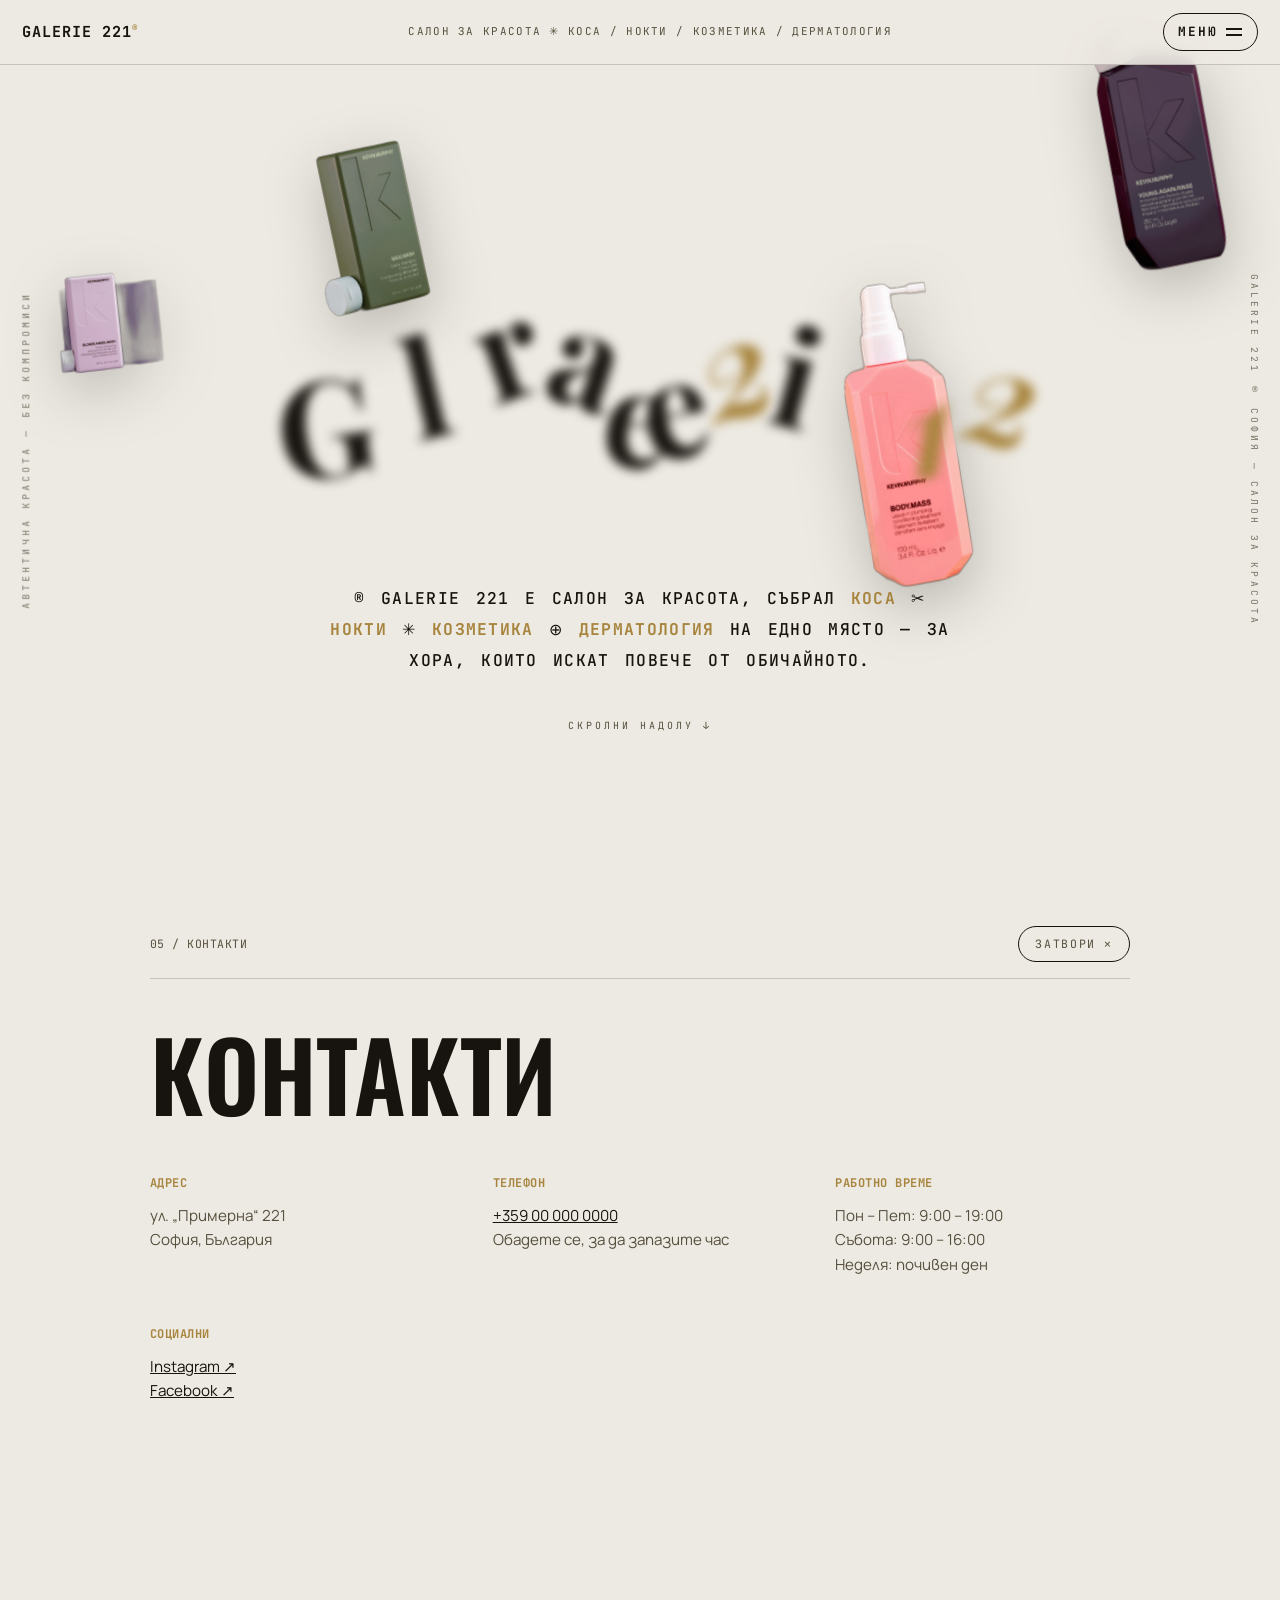
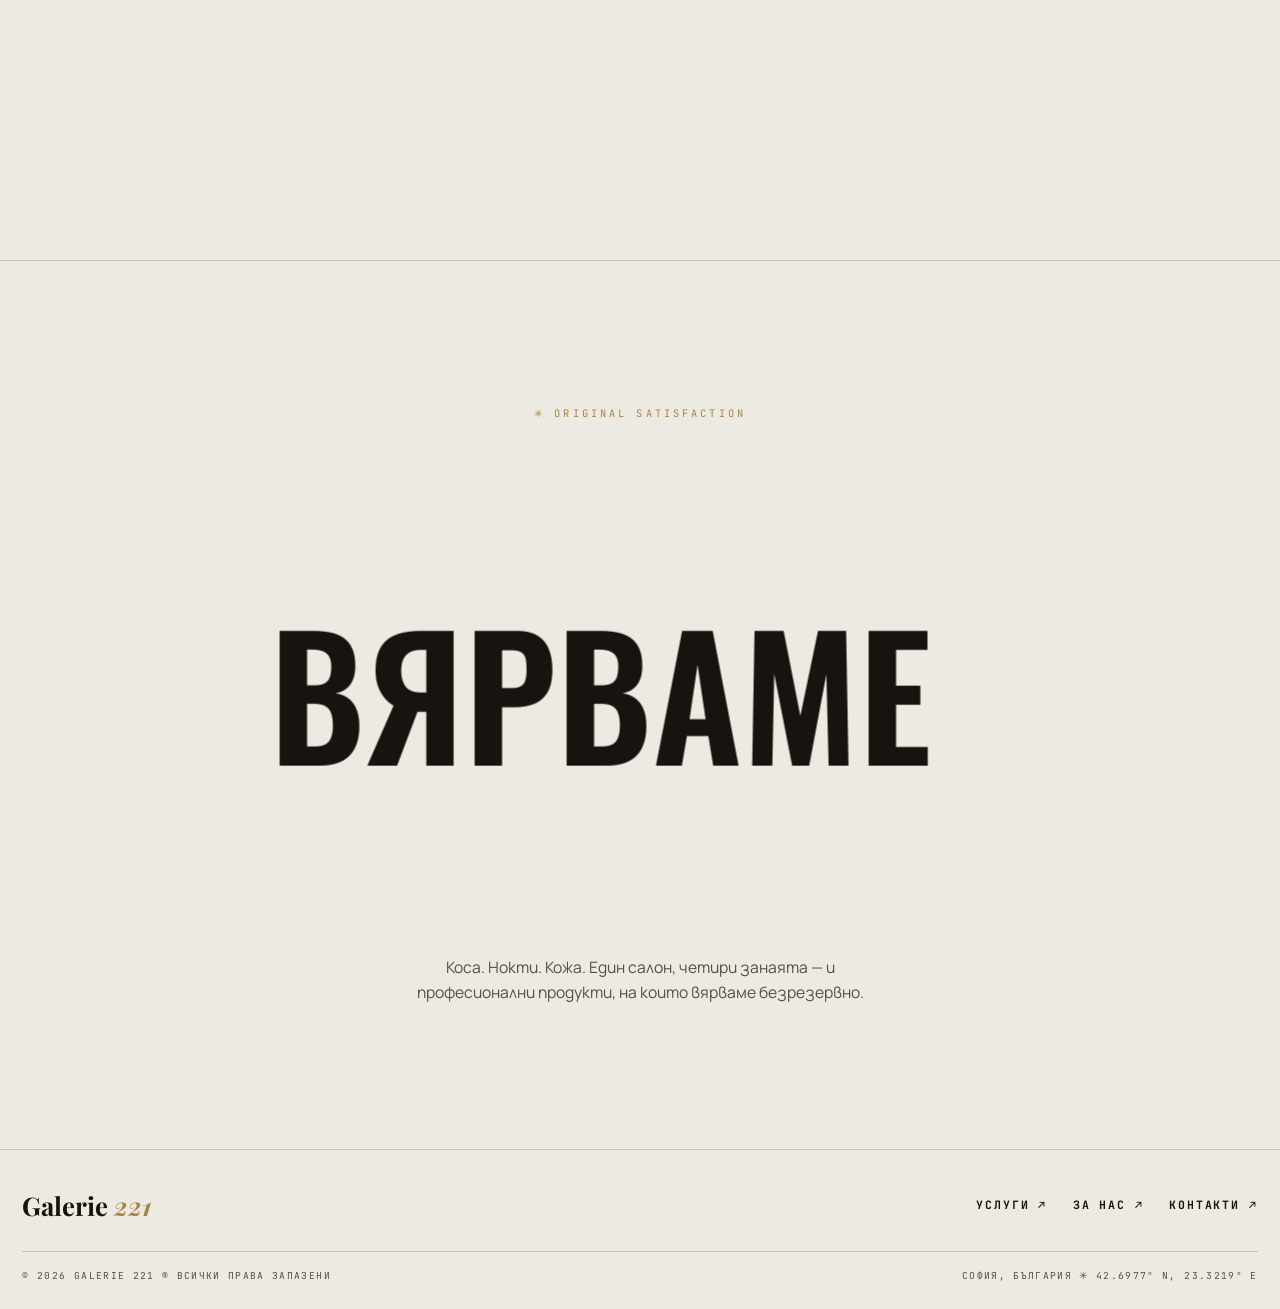
==== commit d3df5834: "Replace graphic logo with living letters wordmark The uploaded artwork is removed everywhere; the se" ====
--- a/index.html
+++ b/index.html
@@ -7,16 +7,15 @@
   <meta name="description" content="Galerie 221 — салон за красота: коса, нокти, козметика и дерматология. Kevin Murphy • IBX • Wish Pro • Teoxane.">
   <link rel="preconnect" href="https://fonts.googleapis.com">
   <link rel="preconnect" href="https://fonts.gstatic.com" crossorigin>
-  <link href="https://fonts.googleapis.com/css2?family=Oswald:wght@400;500;600&family=JetBrains+Mono:wght@400;500;700&family=Manrope:wght@400;500;600;700&display=swap" rel="stylesheet">
+  <link href="https://fonts.googleapis.com/css2?family=Oswald:wght@400;500;600&family=Playfair+Display:ital,wght@0,700;1,700&family=JetBrains+Mono:wght@400;500;700&family=Manrope:wght@400;500;600;700&display=swap" rel="stylesheet">
   <link rel="stylesheet" href="styles.css">
-  <link rel="icon" type="image/png" href="images/favicon.png">
+  <link rel="icon" href="data:image/svg+xml,%3Csvg xmlns='http://www.w3.org/2000/svg' viewBox='0 0 64 64'%3E%3Ccircle cx='32' cy='32' r='29' fill='%2317140f' stroke='%23a8853f' stroke-width='2.5'/%3E%3Ctext x='31' y='41' text-anchor='middle' font-family='Georgia, serif' font-style='italic' font-weight='700' font-size='30' fill='%23a8853f'%3EG%3C/text%3E%3Ctext x='32' y='53' text-anchor='middle' font-family='sans-serif' font-weight='600' font-size='9' letter-spacing='2' fill='%23edeae3'%3E221%3C/text%3E%3C/svg%3E">
 </head>
 <body>
 
   <!-- ======= ГОРНА ЛЕНТА ======= -->
   <header class="bar">
     <a href="#top" class="bar-logo">
-      <img src="images/logo-mark.png" alt="">
       <span>GALERIE&nbsp;221<em>®</em></span>
     </a>
     <div class="bar-note mono">САЛОН ЗА КРАСОТА ✳ КОСА / НОКТИ / КОЗМЕТИКА / ДЕРМАТОЛОГИЯ</div>
@@ -134,7 +133,7 @@
         <div class="floater" data-depth="0.8" style="--fx:24%; --fy:80%; --fr:9deg;   --fd:.75s"><img src="images/km-maxi-wash.png" alt=""></div>
       </div>
       <div class="hero-center">
-        <img class="hero-logo" src="images/logo-full.png" alt="Galerie 221">
+        <h1 class="hero-title" data-text="Galerie 221">Galerie 221</h1>
         <p class="hero-statement mono">
           ® GALERIE 221 Е САЛОН ЗА КРАСОТА, СЪБРАЛ <b>КОСА</b> ✂ <b>НОКТИ</b> ✳ <b>КОЗМЕТИКА</b> ⊕ <b>ДЕРМАТОЛОГИЯ</b> НА ЕДНО МЯСТО — ЗА ХОРА, КОИТО ИСКАТ ПОВЕЧЕ ОТ ОБИЧАЙНОТО.
         </p>
@@ -189,7 +188,7 @@
     <!-- ======= ФУТЪР ======= -->
     <footer class="foot">
       <div class="foot-row">
-        <img src="images/logo-mark.png" alt="" class="foot-mark">
+        <span class="foot-word">Galerie <b>221</b></span>
         <div class="foot-links mono">
           <button data-page="page-uslugi">УСЛУГИ ↗</button>
           <button data-page="page-zanas">ЗА НАС ↗</button>
--- a/styles.css
+++ b/styles.css
@@ -277,12 +277,52 @@
   text-align: center;
 }
 
-.hero-logo {
-  height: clamp(180px, 30vh, 280px);
-  width: auto;
-  margin: 0 auto 2rem;
-  /* тъмна версия на златното лого върху светла хартия */
-  filter: brightness(0.62) saturate(1.4) contrast(1.1);
+/* ============ Надписът Galerie 221 — живи букви ============ */
+
+.hero-title {
+  font-family: "Playfair Display", Georgia, serif;
+  font-weight: 700;
+  font-size: clamp(3.2rem, 11vw, 8.4rem);
+  line-height: 1.05;
+  margin-bottom: 2.4rem;
+  white-space: nowrap;
+  will-change: filter;
+}
+
+.hero-title .hl {
+  display: inline-block;
+  will-change: transform;
+  /* влизане: буквите падат една по една */
+  animation: hlIn 1.1s cubic-bezier(0.22, 1, 0.36, 1) backwards calc(var(--i) * 65ms + 0.2s);
+}
+
+@keyframes hlIn {
+  from { opacity: 0; transform: translateY(-1.15em) rotate(10deg); }
+  to { opacity: 1; }
+}
+
+.hero-title .hl.gold { color: var(--gold); font-style: italic; }
+
+/* постоянното "дишане" на всяка буква — различна фаза и период */
+.hero-title .hli {
+  display: inline-block;
+  animation: hlIdle var(--hd, 3.4s) ease-in-out infinite alternate var(--hp, 0s);
+}
+
+@keyframes hlIdle {
+  from { transform: translateY(-0.05em) rotate(-2.2deg); }
+  to { transform: translateY(0.05em) rotate(2.2deg); }
+}
+
+/* горният надпис също диша постоянно, буква по буква */
+.bar-logo .bl {
+  display: inline-block;
+  animation: blWave 2.6s ease-in-out infinite calc(var(--i) * -0.16s);
+}
+
+@keyframes blWave {
+  0%, 100% { transform: translateY(0.8px); }
+  50% { transform: translateY(-1.1px); }
 }
 
 .hero-statement {
@@ -496,7 +536,13 @@
   flex-wrap: wrap;
 }
 
-.foot-mark { height: 52px; width: auto; filter: brightness(0.62) saturate(1.4); }
+.foot-word {
+  font-family: "Playfair Display", Georgia, serif;
+  font-size: 1.6rem;
+  font-weight: 700;
+}
+
+.foot-word b { color: var(--gold); font-style: italic; }
 
 .foot-links { display: flex; gap: 1.6rem; }
 
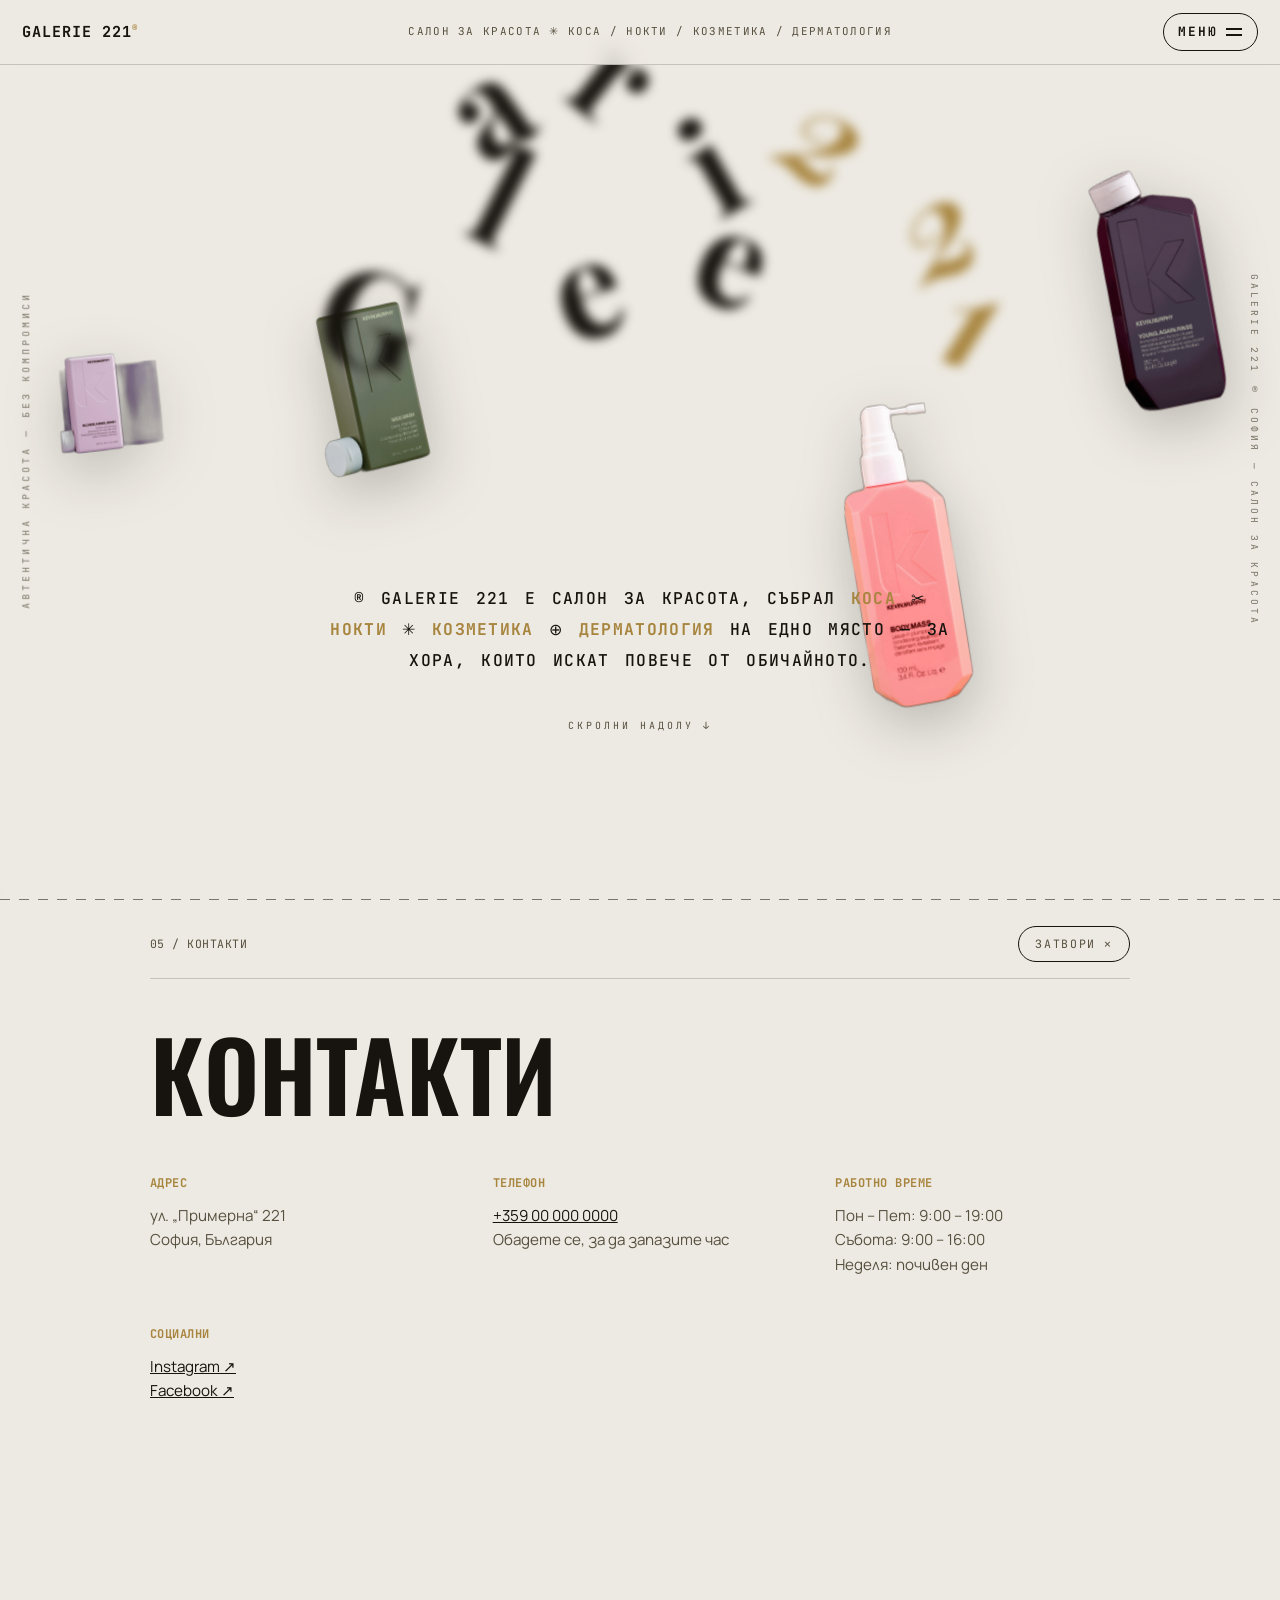
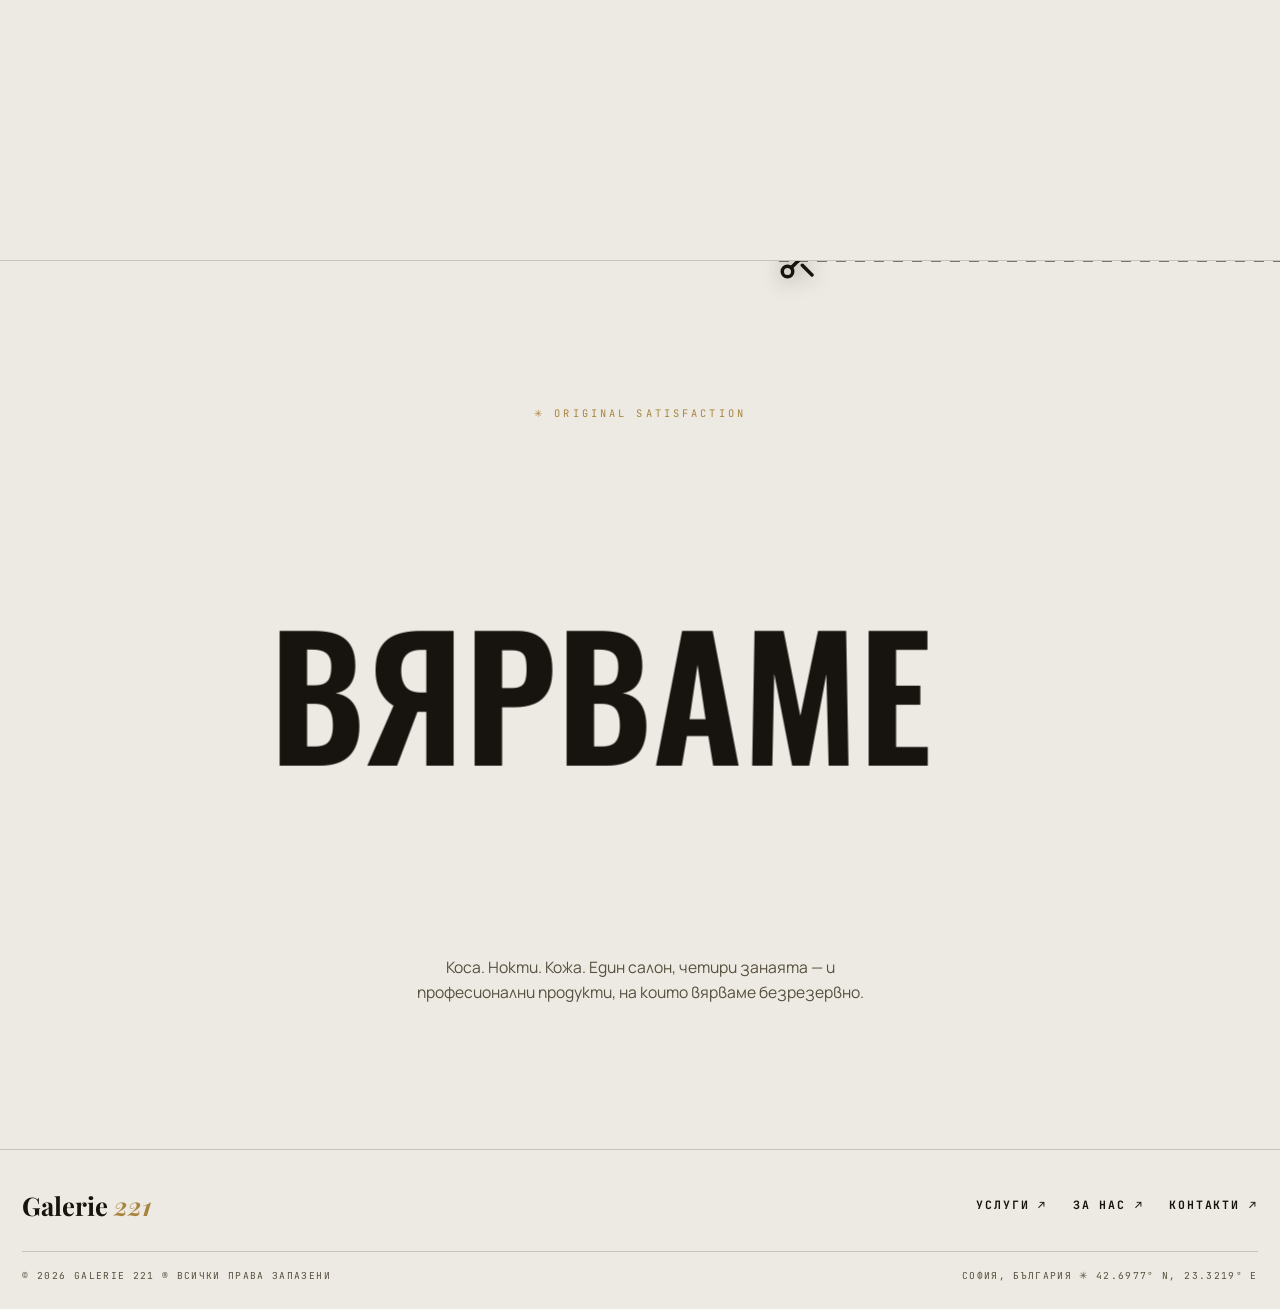
==== commit 3f0f2eb5: "Creative transitions: watercolor paint mixing between brand chapters, snipping scissors cutting sect" ====
--- a/index.html
+++ b/index.html
@@ -145,6 +145,7 @@
 
     <!-- ======= ПРОДУКТИ: 4 глави, централно описание + летящи продукти ======= -->
     <div class="chapters" id="produkti">
+      <div class="cut" aria-hidden="true"><div class="cut-line"></div><div class="cut-scissors"><svg viewBox="0 0 24 24" aria-hidden="true"><circle cx="6" cy="6" r="3"/><circle cx="6" cy="18" r="3"/><line x1="20" y1="4" x2="8.12" y2="15.88"/><line x1="14.47" y1="14.48" x2="20" y2="20"/><line x1="8.12" y1="8.12" x2="12" y2="12"/></svg></div></div>
       <div class="stage">
         <!-- централното описание — едно и също място за всички марки -->
         <div class="center">
@@ -169,6 +170,7 @@
         <div class="stage-floaters" aria-hidden="true"></div>
         <div class="edge edge-l mono" aria-hidden="true">КОНСУМИРАЙ ОТГОВОРНО — ПРОФЕСИОНАЛНИ ПРОДУКТИ</div>
         <div class="edge edge-r mono" aria-hidden="true">KEVIN MURPHY • IBX • WISH PRO • TEOXANE</div>
+        <canvas class="paint" aria-hidden="true"></canvas>
         <div class="stage-count mono" aria-hidden="true"><b id="chNum">01</b> / 04</div>
         <div class="barcode" aria-hidden="true"></div>
       </div>
@@ -176,6 +178,7 @@
 
     <!-- ======= ГОЛЯМА ТИПОГРАФИЯ ======= -->
     <section class="bigtype">
+      <div class="cut" aria-hidden="true"><div class="cut-line"></div><div class="cut-scissors"><svg viewBox="0 0 24 24" aria-hidden="true"><circle cx="6" cy="6" r="3"/><circle cx="6" cy="18" r="3"/><line x1="20" y1="4" x2="8.12" y2="15.88"/><line x1="14.47" y1="14.48" x2="20" y2="20"/><line x1="8.12" y1="8.12" x2="12" y2="12"/></svg></div></div>
       <p class="mono bigtype-eyebrow">✳ ORIGINAL SATISFACTION</p>
       <h2 aria-label="Красотата, в която вярваме">
         <span class="line" data-speed="0.6">КРАСОТАТА,</span>
--- a/styles.css
+++ b/styles.css
@@ -456,6 +456,61 @@
 
 .stage-floaters .floater.live { opacity: 1; }
 
+/* платното с разливащите се бои между категориите */
+.paint {
+  position: absolute;
+  inset: 0;
+  width: 100%;
+  height: 100%;
+  z-index: 6;
+  pointer-events: none;
+  mix-blend-mode: multiply;
+}
+
+/* ножицата, която разрязва ръба на следващата секция */
+.cut {
+  position: absolute;
+  top: 0;
+  left: 0;
+  right: 0;
+  height: 0;
+  z-index: 8;
+}
+
+.cut-line {
+  position: absolute;
+  top: -1px;
+  left: 0;
+  right: 0;
+  height: 2px;
+  background: repeating-linear-gradient(90deg, rgba(23, 20, 15, 0.55) 0 10px, transparent 10px 19px);
+}
+
+.cut-scissors {
+  position: absolute;
+  top: -21px;
+  left: -4%;
+  width: 42px;
+  height: 42px;
+  will-change: left;
+}
+
+.cut-scissors svg {
+  width: 100%;
+  height: 100%;
+  stroke: var(--ink);
+  fill: none;
+  stroke-width: 2;
+  stroke-linecap: round;
+  filter: drop-shadow(0 4px 10px rgba(23, 20, 15, 0.35));
+  animation: snipCut 0.18s ease-in-out infinite; /* остриетата щракат */
+}
+
+@keyframes snipCut {
+  0%, 100% { transform: rotate(-8deg); }
+  50% { transform: rotate(8deg); }
+}
+
 .stage-count {
   position: absolute;
   left: 1.4rem;
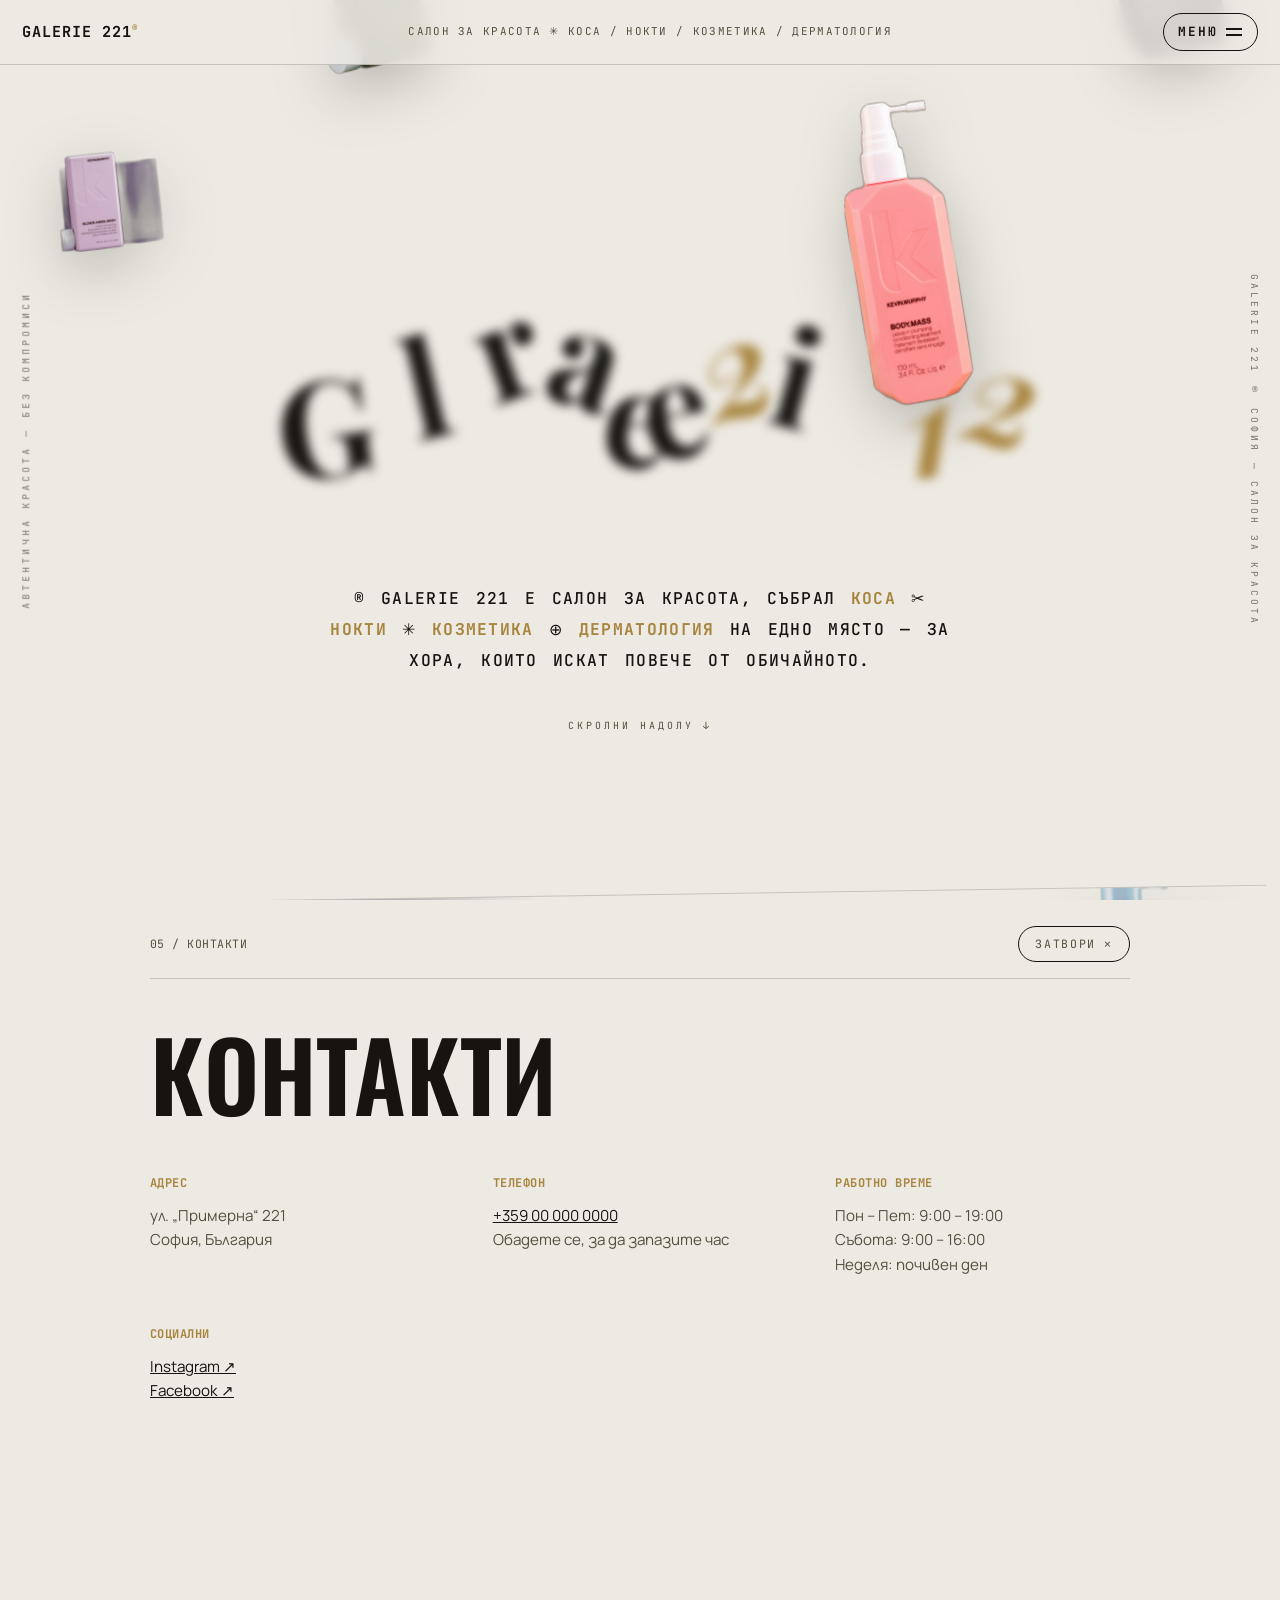
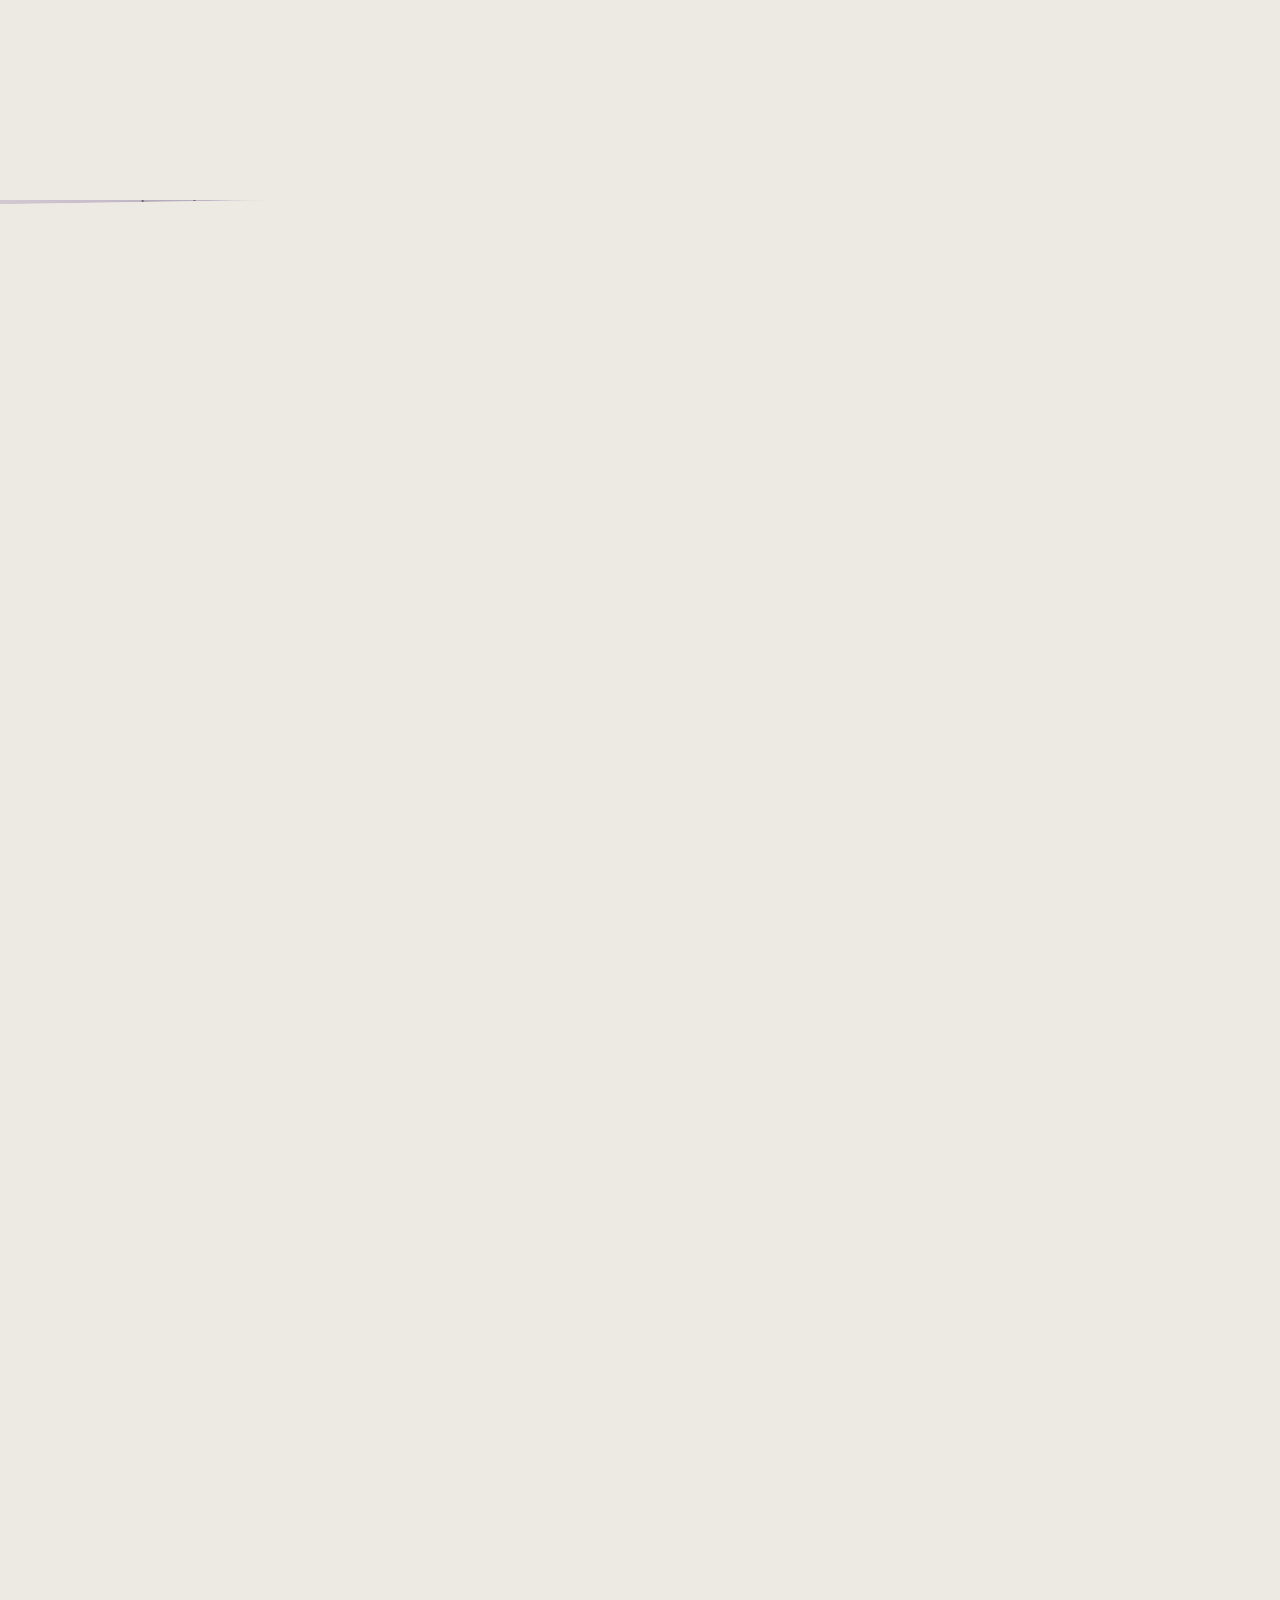
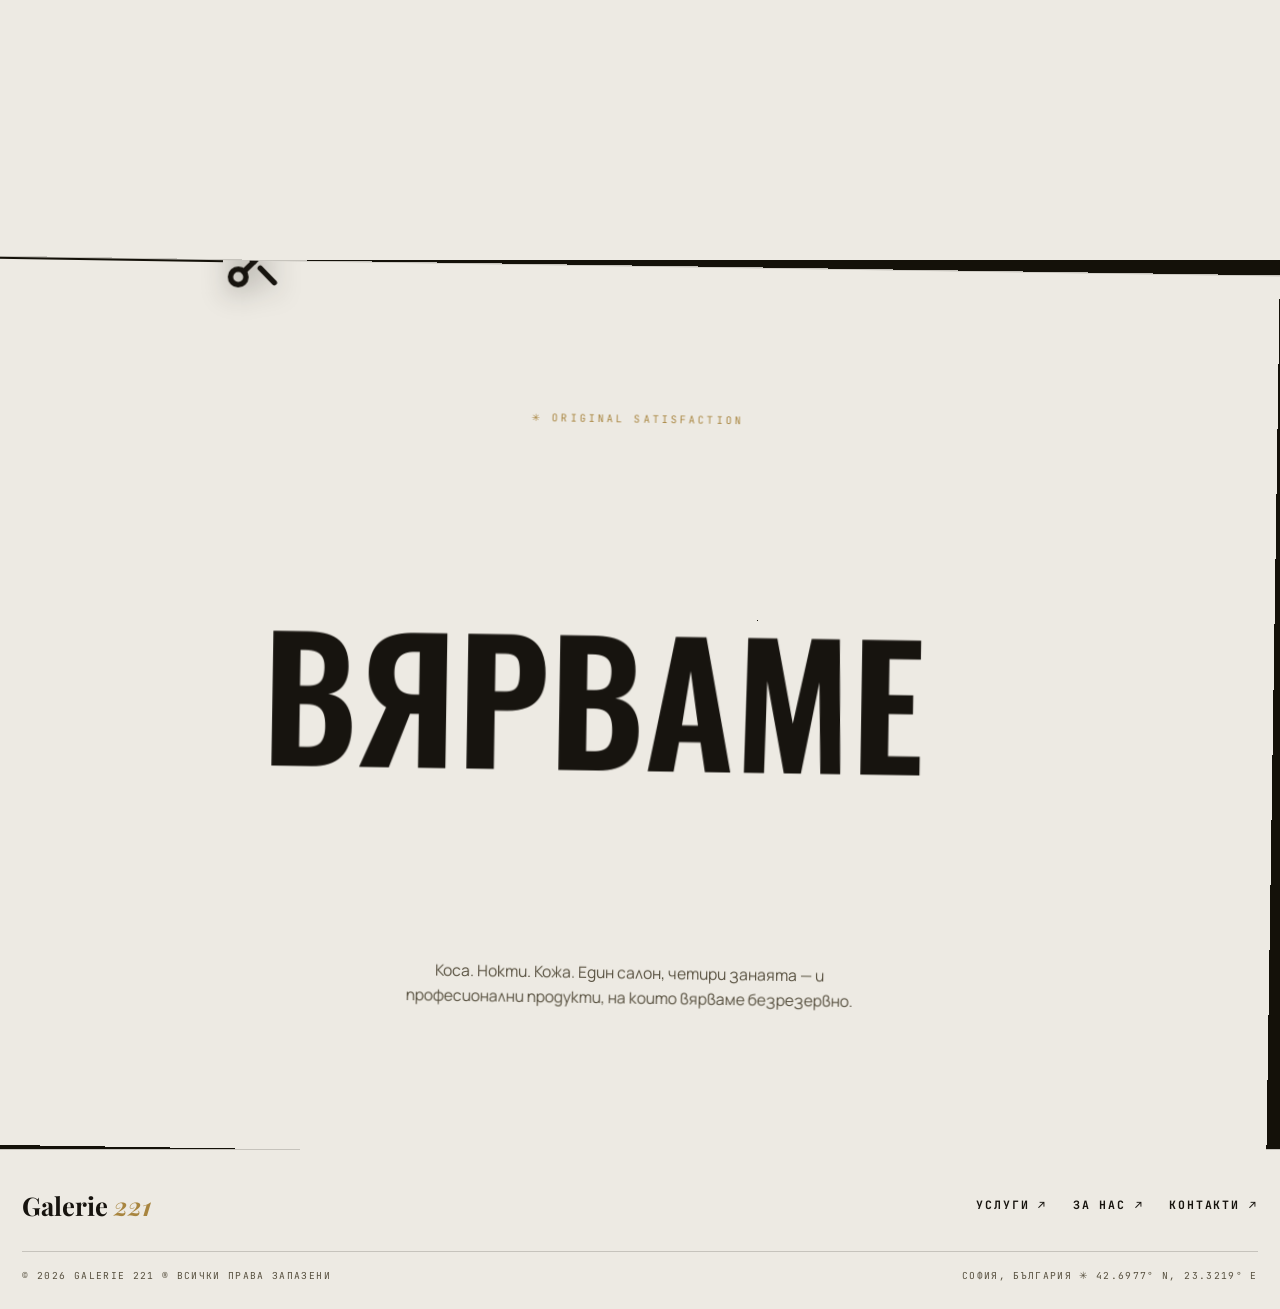
==== commit 79006e04: "Real paper-cutting transition: page splits apart where the scissors passes The page now sits on a da" ====
--- a/index.html
+++ b/index.html
@@ -145,7 +145,7 @@
 
     <!-- ======= ПРОДУКТИ: 4 глави, централно описание + летящи продукти ======= -->
     <div class="chapters" id="produkti">
-      <div class="cut" aria-hidden="true"><div class="cut-line"></div><div class="cut-scissors"><svg viewBox="0 0 24 24" aria-hidden="true"><circle cx="6" cy="6" r="3"/><circle cx="6" cy="18" r="3"/><line x1="20" y1="4" x2="8.12" y2="15.88"/><line x1="14.47" y1="14.48" x2="20" y2="20"/><line x1="8.12" y1="8.12" x2="12" y2="12"/></svg></div></div>
+      <div class="cut" aria-hidden="true" data-upper=".hero" data-lower=".stage"><div class="cut-trace"></div><div class="cut-slit"></div><div class="cut-scissors"><svg viewBox="0 0 24 24" aria-hidden="true"><circle cx="6" cy="6" r="3"/><circle cx="6" cy="18" r="3"/><line x1="20" y1="4" x2="8.12" y2="15.88"/><line x1="14.47" y1="14.48" x2="20" y2="20"/><line x1="8.12" y1="8.12" x2="12" y2="12"/></svg></div></div>
       <div class="stage">
         <!-- централното описание — едно и също място за всички марки -->
         <div class="center">
@@ -178,7 +178,7 @@
 
     <!-- ======= ГОЛЯМА ТИПОГРАФИЯ ======= -->
     <section class="bigtype">
-      <div class="cut" aria-hidden="true"><div class="cut-line"></div><div class="cut-scissors"><svg viewBox="0 0 24 24" aria-hidden="true"><circle cx="6" cy="6" r="3"/><circle cx="6" cy="18" r="3"/><line x1="20" y1="4" x2="8.12" y2="15.88"/><line x1="14.47" y1="14.48" x2="20" y2="20"/><line x1="8.12" y1="8.12" x2="12" y2="12"/></svg></div></div>
+      <div class="cut" aria-hidden="true" data-upper=".stage" data-lower=".bigtype"><div class="cut-trace"></div><div class="cut-slit"></div><div class="cut-scissors"><svg viewBox="0 0 24 24" aria-hidden="true"><circle cx="6" cy="6" r="3"/><circle cx="6" cy="18" r="3"/><line x1="20" y1="4" x2="8.12" y2="15.88"/><line x1="14.47" y1="14.48" x2="20" y2="20"/><line x1="8.12" y1="8.12" x2="12" y2="12"/></svg></div></div>
       <p class="mono bigtype-eyebrow">✳ ORIGINAL SATISFACTION</p>
       <h2 aria-label="Красотата, в която вярваме">
         <span class="line" data-speed="0.6">КРАСОТАТА,</span>
--- a/styles.css
+++ b/styles.css
@@ -18,12 +18,16 @@
 
 body {
   font-family: var(--font-body);
-  background: var(--paper);
+  /* тъмната "маса" под листа хартия — вижда се само когато ножицата го разреже */
+  background: #141109;
   color: var(--ink);
   line-height: 1.6;
   overflow-x: hidden;
   -webkit-font-smoothing: antialiased;
 }
+
+/* всяка секция е част от "листа" */
+.hero, .chapters, .bigtype, .foot { background: var(--paper); }
 
 img { max-width: 100%; display: block; }
 
@@ -467,49 +471,71 @@
   mix-blend-mode: multiply;
 }
 
-/* ножицата, която разрязва ръба на следващата секция */
+/* ножицата, която разрязва листа: страницата се разцепва там, където мине */
 .cut {
   position: absolute;
   top: 0;
   left: 0;
   right: 0;
   height: 0;
-  z-index: 8;
-}
-
-.cut-line {
-  position: absolute;
-  top: -1px;
+  z-index: 40;
+}
+
+/* следата от рязането — тъмна линия зад ножицата */
+.cut-trace {
+  position: absolute;
+  top: -1.5px;
+  left: 0;
+  width: 0;
+  height: 3px;
+  background: #141109;
+}
+
+/* останалият процеп след срязването — с "накъсани" ръбове */
+.cut-slit {
+  position: absolute;
+  top: -10px;
   left: 0;
   right: 0;
-  height: 2px;
-  background: repeating-linear-gradient(90deg, rgba(23, 20, 15, 0.55) 0 10px, transparent 10px 19px);
-}
+  height: 20px;
+  background: #141109;
+  transform: scaleY(0);
+  transition: transform 0.5s cubic-bezier(0.22, 1, 0.36, 1);
+  clip-path: polygon(0 22%, 5% 8%, 11% 26%, 18% 6%, 26% 24%, 33% 10%, 41% 28%, 49% 8%, 57% 25%, 65% 6%, 73% 27%, 81% 9%, 89% 24%, 95% 7%, 100% 20%, 100% 78%, 94% 92%, 87% 74%, 79% 94%, 71% 76%, 62% 93%, 54% 72%, 46% 91%, 38% 74%, 29% 92%, 21% 73%, 13% 90%, 6% 75%, 0 88%);
+}
+
+.cut.done .cut-slit { transform: scaleY(1); }
 
 .cut-scissors {
   position: absolute;
-  top: -21px;
-  left: -4%;
-  width: 42px;
-  height: 42px;
+  top: -30px;
+  left: -8%;
+  width: 62px;
+  height: 62px;
+  opacity: 0;
   will-change: left;
 }
+
+.cut.cutting .cut-scissors { opacity: 1; }
 
 .cut-scissors svg {
   width: 100%;
   height: 100%;
   stroke: var(--ink);
   fill: none;
-  stroke-width: 2;
+  stroke-width: 2.1;
   stroke-linecap: round;
-  filter: drop-shadow(0 4px 10px rgba(23, 20, 15, 0.35));
-  animation: snipCut 0.18s ease-in-out infinite; /* остриетата щракат */
+  filter: drop-shadow(0 6px 14px rgba(23, 20, 15, 0.45));
+  animation: snipCut 0.15s ease-in-out infinite; /* остриетата щракат бързо */
 }
 
 @keyframes snipCut {
-  0%, 100% { transform: rotate(-8deg); }
-  50% { transform: rotate(8deg); }
-}
+  0%, 100% { transform: rotate(-9deg); }
+  50% { transform: rotate(9deg); }
+}
+
+/* плавно прибиране на листите след срязването */
+.sheet-ease { transition: transform 0.65s cubic-bezier(0.22, 1, 0.36, 1); }
 
 .stage-count {
   position: absolute;
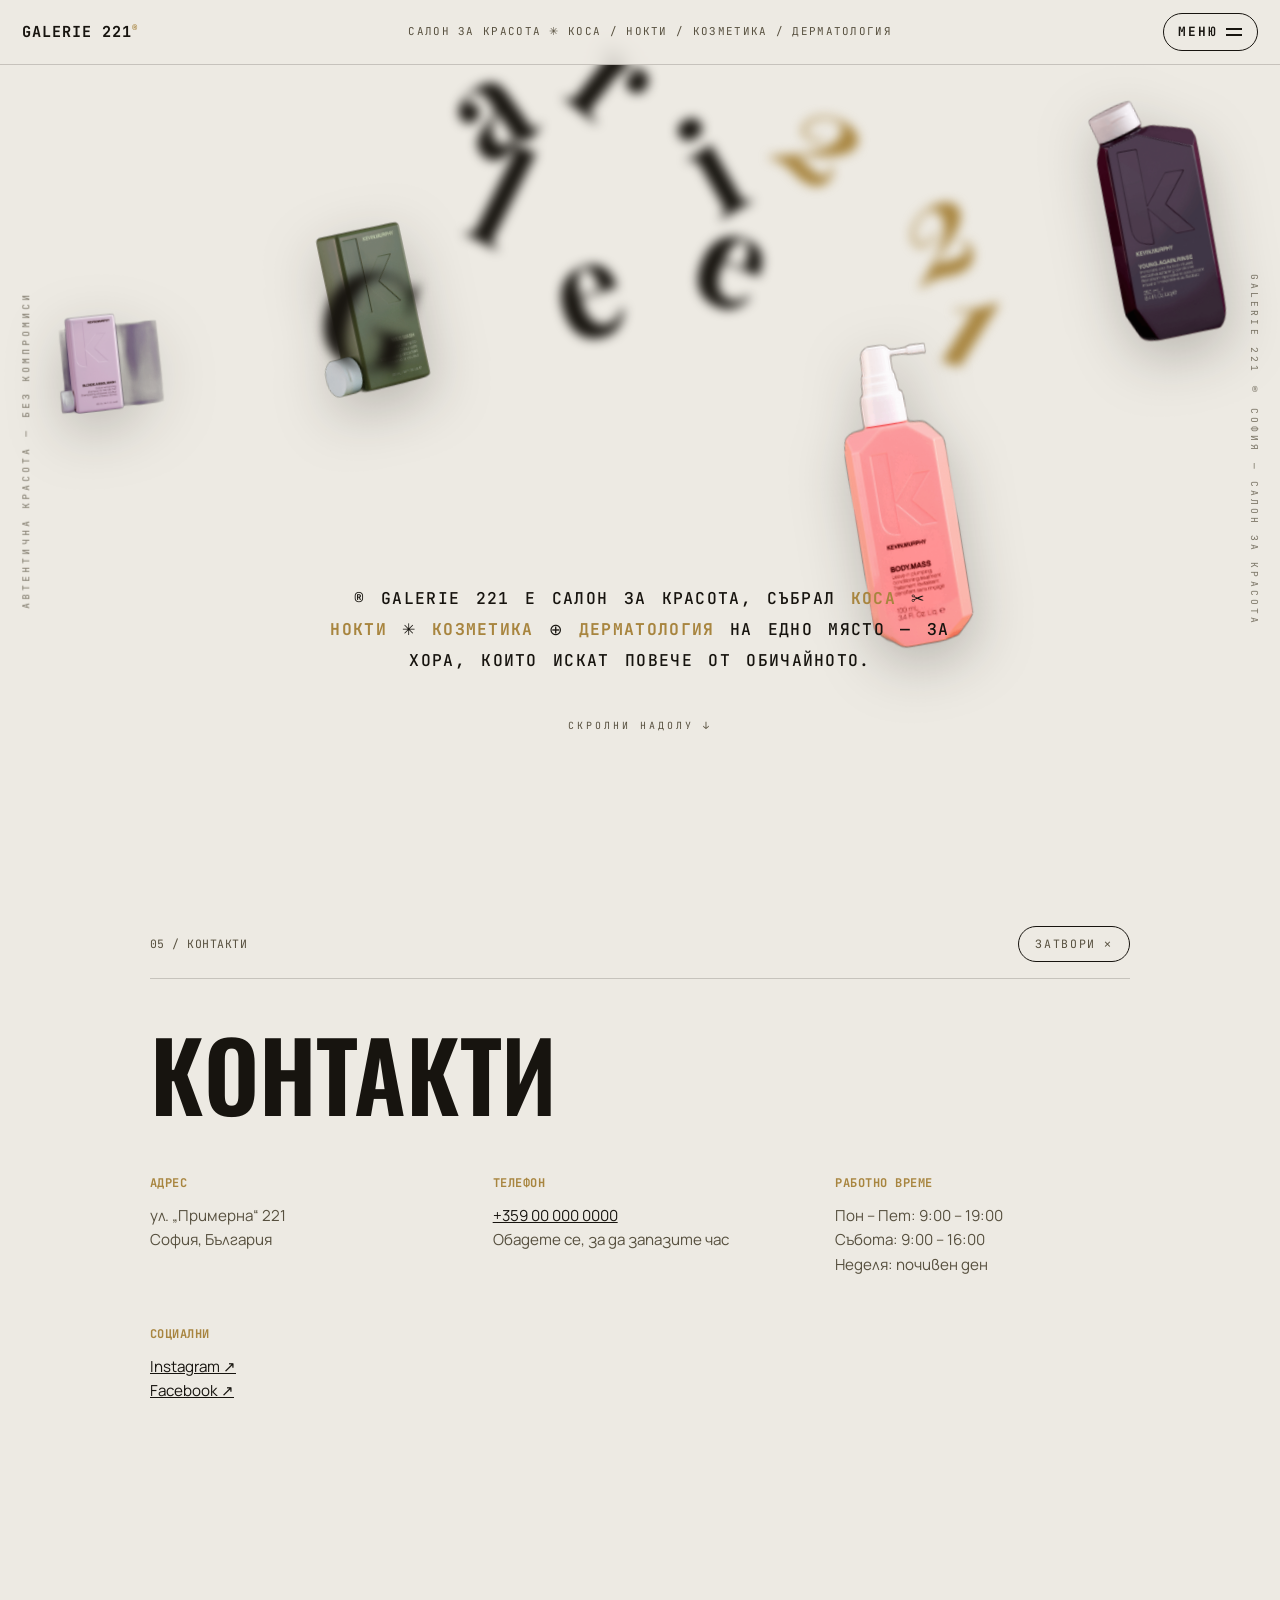
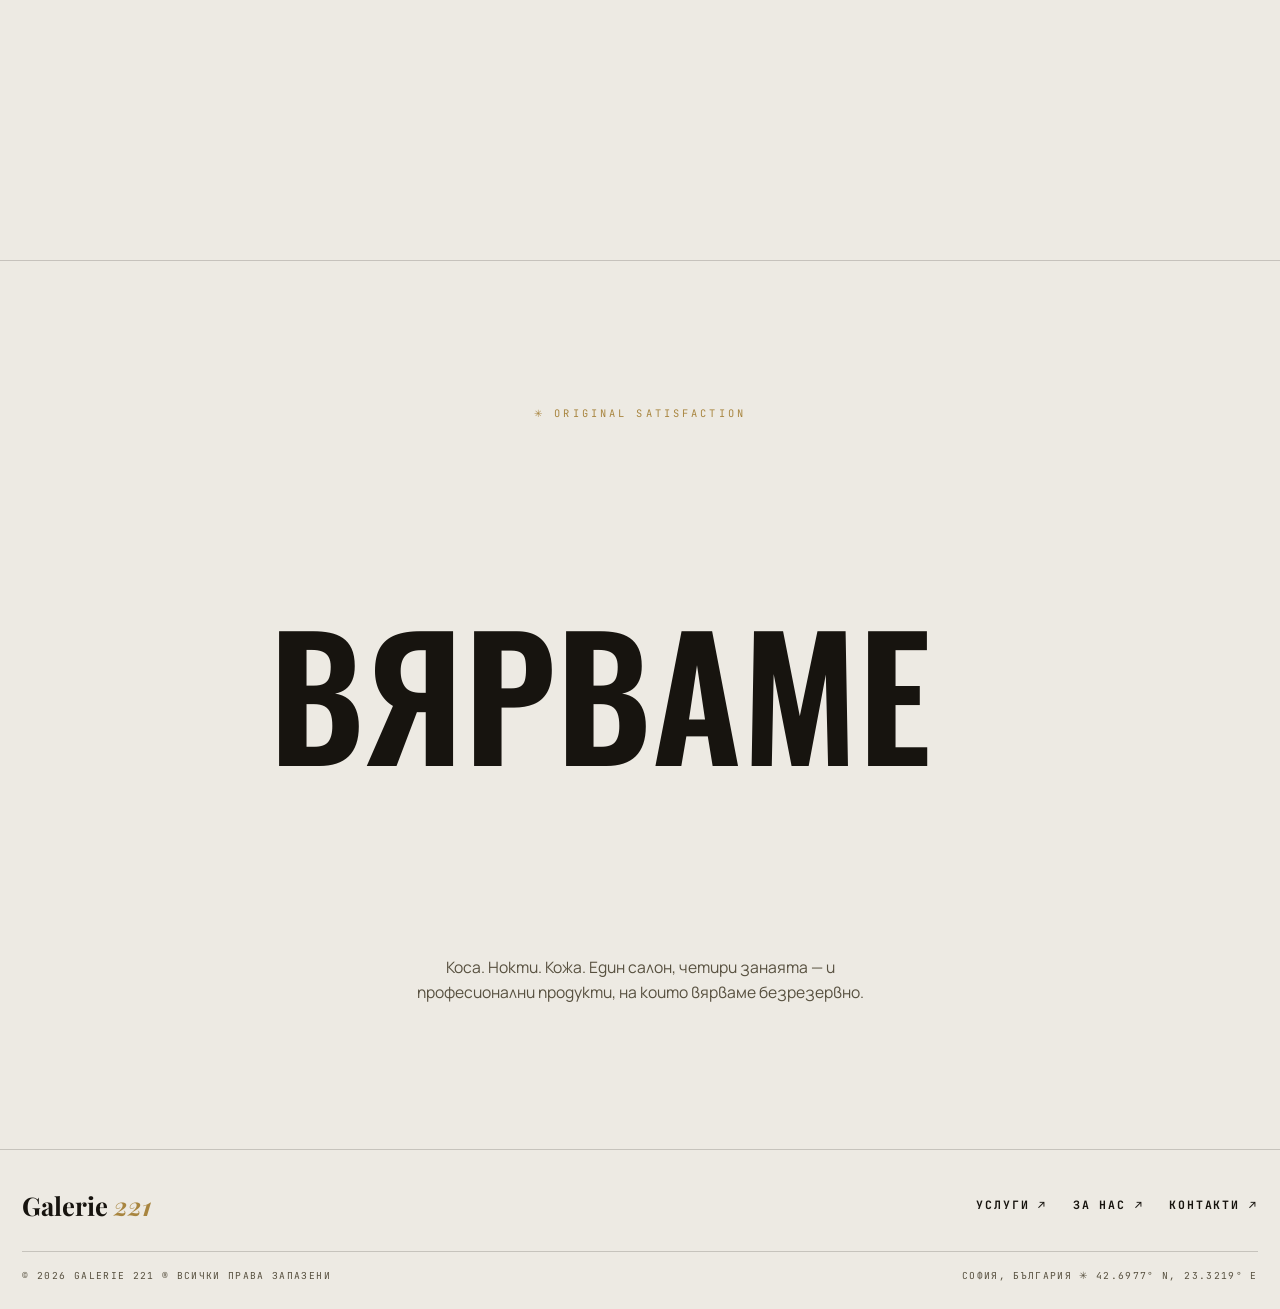
==== commit 488ecce9: "Remove the paper-cutting scissors transition Co-Authored-By: Claude Fable 5 <noreply@anthropic.com> " ====
--- a/index.html
+++ b/index.html
@@ -145,7 +145,6 @@
 
     <!-- ======= ПРОДУКТИ: 4 глави, централно описание + летящи продукти ======= -->
     <div class="chapters" id="produkti">
-      <div class="cut" aria-hidden="true" data-upper=".hero" data-lower=".stage"><div class="cut-trace"></div><div class="cut-slit"></div><div class="cut-scissors"><svg viewBox="0 0 24 24" aria-hidden="true"><circle cx="6" cy="6" r="3"/><circle cx="6" cy="18" r="3"/><line x1="20" y1="4" x2="8.12" y2="15.88"/><line x1="14.47" y1="14.48" x2="20" y2="20"/><line x1="8.12" y1="8.12" x2="12" y2="12"/></svg></div></div>
       <div class="stage">
         <!-- централното описание — едно и също място за всички марки -->
         <div class="center">
@@ -178,7 +177,6 @@
 
     <!-- ======= ГОЛЯМА ТИПОГРАФИЯ ======= -->
     <section class="bigtype">
-      <div class="cut" aria-hidden="true" data-upper=".stage" data-lower=".bigtype"><div class="cut-trace"></div><div class="cut-slit"></div><div class="cut-scissors"><svg viewBox="0 0 24 24" aria-hidden="true"><circle cx="6" cy="6" r="3"/><circle cx="6" cy="18" r="3"/><line x1="20" y1="4" x2="8.12" y2="15.88"/><line x1="14.47" y1="14.48" x2="20" y2="20"/><line x1="8.12" y1="8.12" x2="12" y2="12"/></svg></div></div>
       <p class="mono bigtype-eyebrow">✳ ORIGINAL SATISFACTION</p>
       <h2 aria-label="Красотата, в която вярваме">
         <span class="line" data-speed="0.6">КРАСОТАТА,</span>
--- a/styles.css
+++ b/styles.css
@@ -18,16 +18,12 @@
 
 body {
   font-family: var(--font-body);
-  /* тъмната "маса" под листа хартия — вижда се само когато ножицата го разреже */
-  background: #141109;
+  background: var(--paper);
   color: var(--ink);
   line-height: 1.6;
   overflow-x: hidden;
   -webkit-font-smoothing: antialiased;
 }
-
-/* всяка секция е част от "листа" */
-.hero, .chapters, .bigtype, .foot { background: var(--paper); }
 
 img { max-width: 100%; display: block; }
 
@@ -471,71 +467,6 @@
   mix-blend-mode: multiply;
 }
 
-/* ножицата, която разрязва листа: страницата се разцепва там, където мине */
-.cut {
-  position: absolute;
-  top: 0;
-  left: 0;
-  right: 0;
-  height: 0;
-  z-index: 40;
-}
-
-/* следата от рязането — тъмна линия зад ножицата */
-.cut-trace {
-  position: absolute;
-  top: -1.5px;
-  left: 0;
-  width: 0;
-  height: 3px;
-  background: #141109;
-}
-
-/* останалият процеп след срязването — с "накъсани" ръбове */
-.cut-slit {
-  position: absolute;
-  top: -10px;
-  left: 0;
-  right: 0;
-  height: 20px;
-  background: #141109;
-  transform: scaleY(0);
-  transition: transform 0.5s cubic-bezier(0.22, 1, 0.36, 1);
-  clip-path: polygon(0 22%, 5% 8%, 11% 26%, 18% 6%, 26% 24%, 33% 10%, 41% 28%, 49% 8%, 57% 25%, 65% 6%, 73% 27%, 81% 9%, 89% 24%, 95% 7%, 100% 20%, 100% 78%, 94% 92%, 87% 74%, 79% 94%, 71% 76%, 62% 93%, 54% 72%, 46% 91%, 38% 74%, 29% 92%, 21% 73%, 13% 90%, 6% 75%, 0 88%);
-}
-
-.cut.done .cut-slit { transform: scaleY(1); }
-
-.cut-scissors {
-  position: absolute;
-  top: -30px;
-  left: -8%;
-  width: 62px;
-  height: 62px;
-  opacity: 0;
-  will-change: left;
-}
-
-.cut.cutting .cut-scissors { opacity: 1; }
-
-.cut-scissors svg {
-  width: 100%;
-  height: 100%;
-  stroke: var(--ink);
-  fill: none;
-  stroke-width: 2.1;
-  stroke-linecap: round;
-  filter: drop-shadow(0 6px 14px rgba(23, 20, 15, 0.45));
-  animation: snipCut 0.15s ease-in-out infinite; /* остриетата щракат бързо */
-}
-
-@keyframes snipCut {
-  0%, 100% { transform: rotate(-9deg); }
-  50% { transform: rotate(9deg); }
-}
-
-/* плавно прибиране на листите след срязването */
-.sheet-ease { transition: transform 0.65s cubic-bezier(0.22, 1, 0.36, 1); }
 
 .stage-count {
   position: absolute;
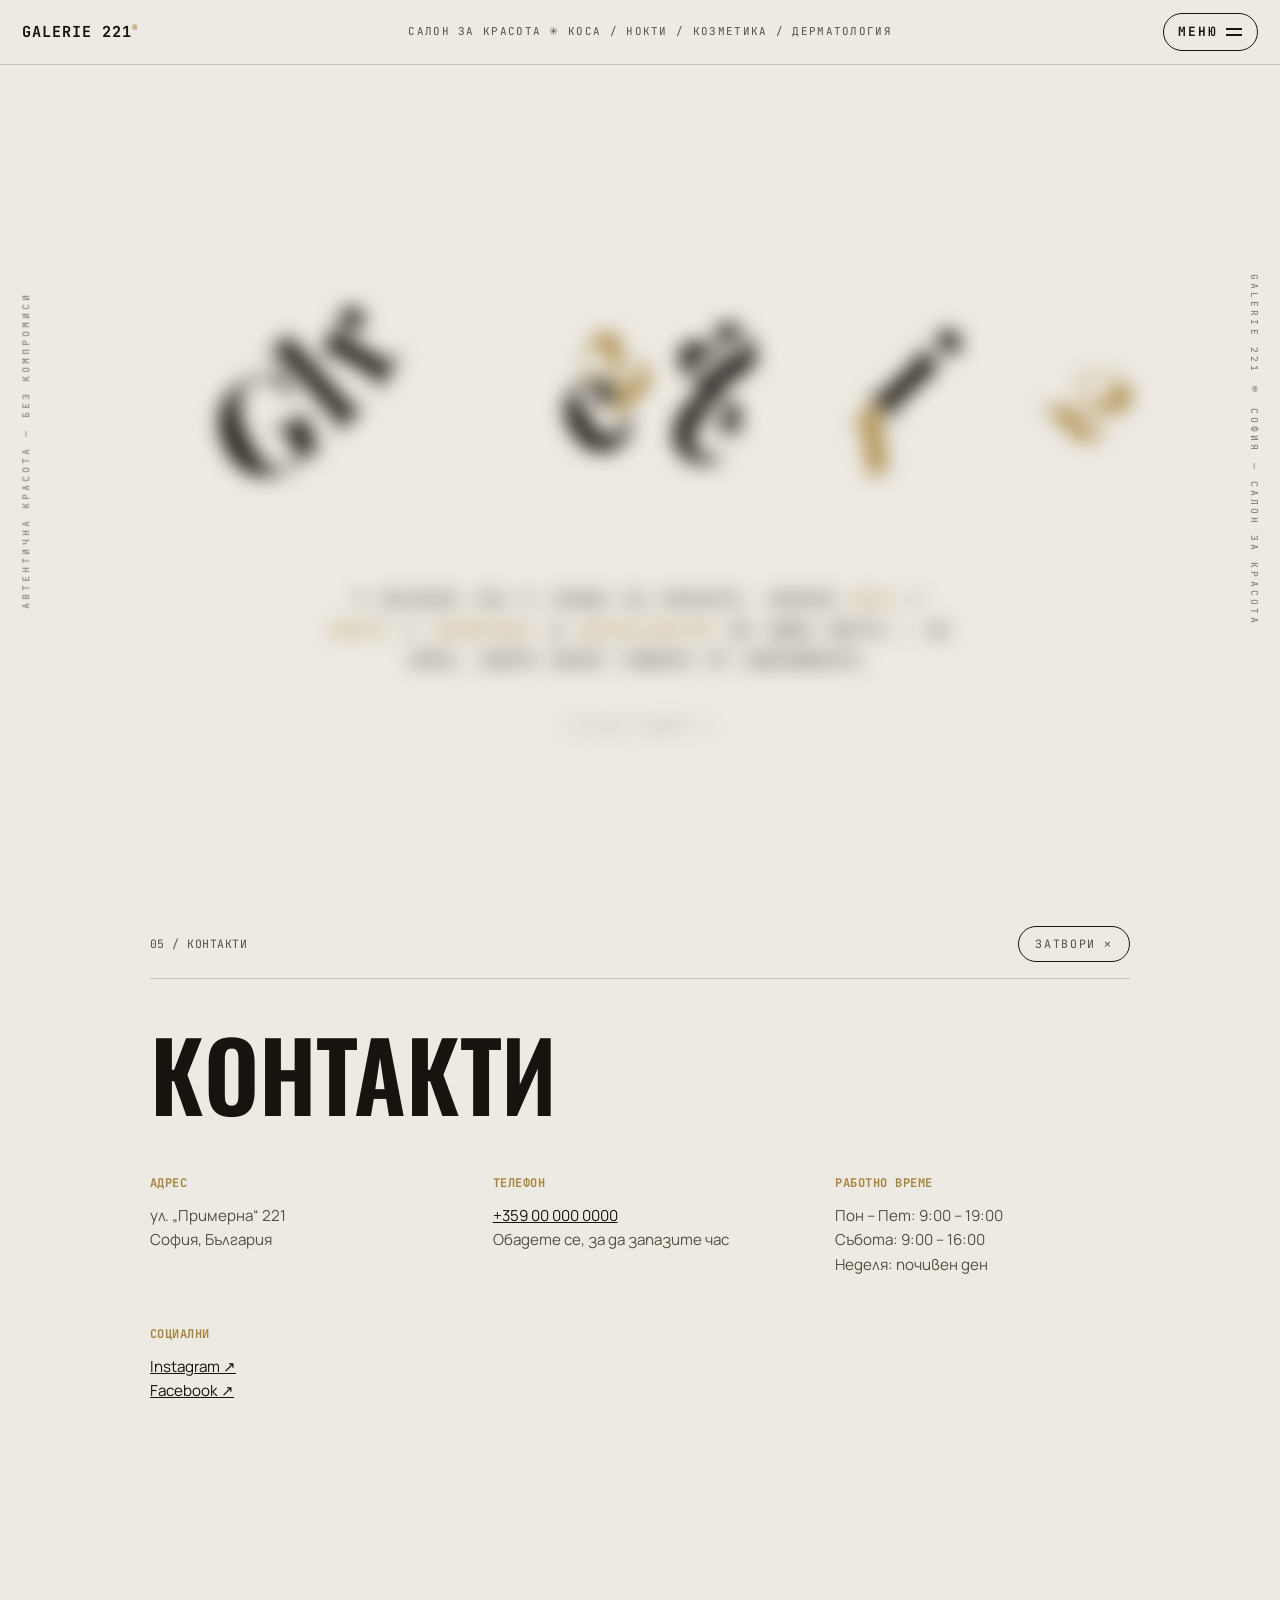
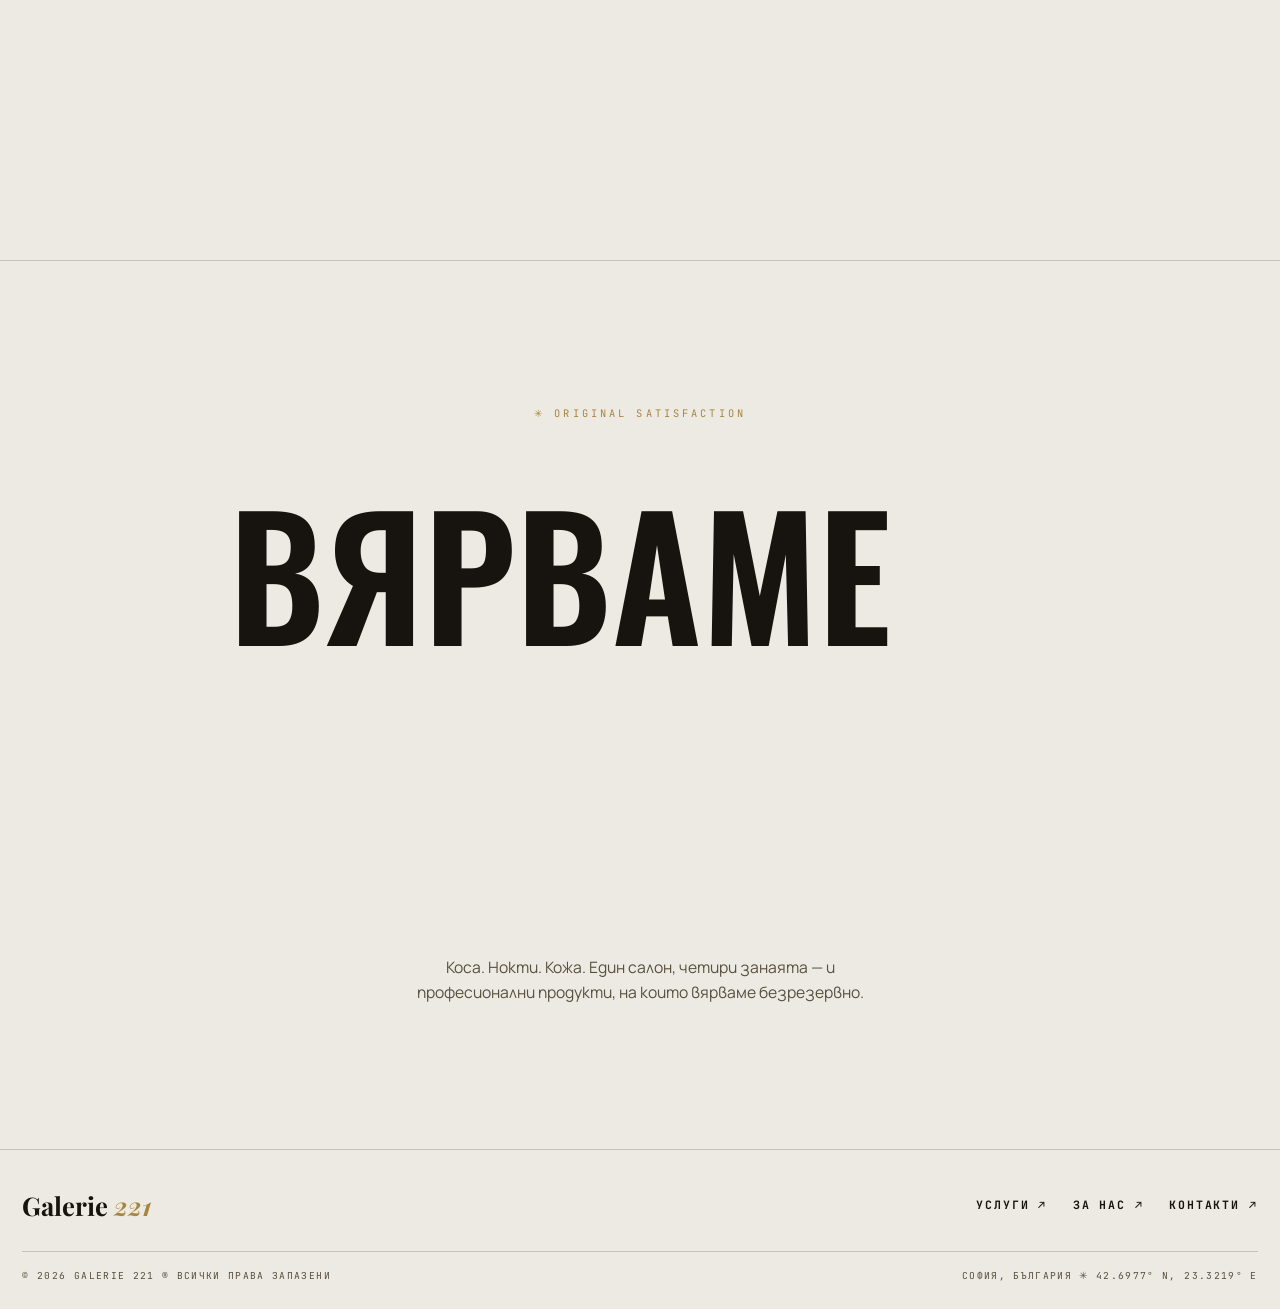
==== commit 22e4a6ff: "Heavier cinematic scroll animations - Giant per-chapter brand wordmark (KEVIN MURPHY / IBX / WISH PR" ====
--- a/index.html
+++ b/index.html
@@ -146,6 +146,13 @@
     <!-- ======= ПРОДУКТИ: 4 глави, централно описание + летящи продукти ======= -->
     <div class="chapters" id="produkti">
       <div class="stage">
+        <!-- гигантското име на марката, което преминава при скрол (зад продуктите) -->
+        <div class="stage-word" aria-hidden="true">
+          <span class="sw" data-ch="0">KEVIN MURPHY</span>
+          <span class="sw" data-ch="1">IBX</span>
+          <span class="sw" data-ch="2">WISH PRO</span>
+          <span class="sw" data-ch="3">TEOXANE</span>
+        </div>
         <!-- централното описание — едно и също място за всички марки -->
         <div class="center">
           <div class="center-desc mono" data-ch="0">
--- a/styles.css
+++ b/styles.css
@@ -275,6 +275,7 @@
   z-index: 4;
   max-width: 620px;
   text-align: center;
+  will-change: transform, opacity, filter;
 }
 
 /* ============ Надписът Galerie 221 — живи букви ============ */
@@ -411,6 +412,32 @@
   background:
     radial-gradient(ellipse 60% 45% at 50% 50%, var(--paper-soft), transparent),
     var(--paper);
+}
+
+/* гигантското име на марката — преминава хоризонтално при скрол */
+.stage-word {
+  position: absolute;
+  inset: 0;
+  display: grid;
+  place-items: center;
+  z-index: 2;
+  pointer-events: none;
+  overflow: hidden;
+}
+
+.stage-word .sw {
+  grid-area: 1 / 1;
+  font-family: var(--font-display);
+  font-weight: 600;
+  font-size: clamp(6rem, 22vw, 20rem);
+  line-height: 0.9;
+  letter-spacing: -0.02em;
+  text-transform: uppercase;
+  white-space: nowrap;
+  color: transparent;
+  -webkit-text-stroke: 1.5px rgba(23, 20, 15, 0.14);
+  opacity: 0;
+  will-change: transform, opacity;
 }
 
 .center {
